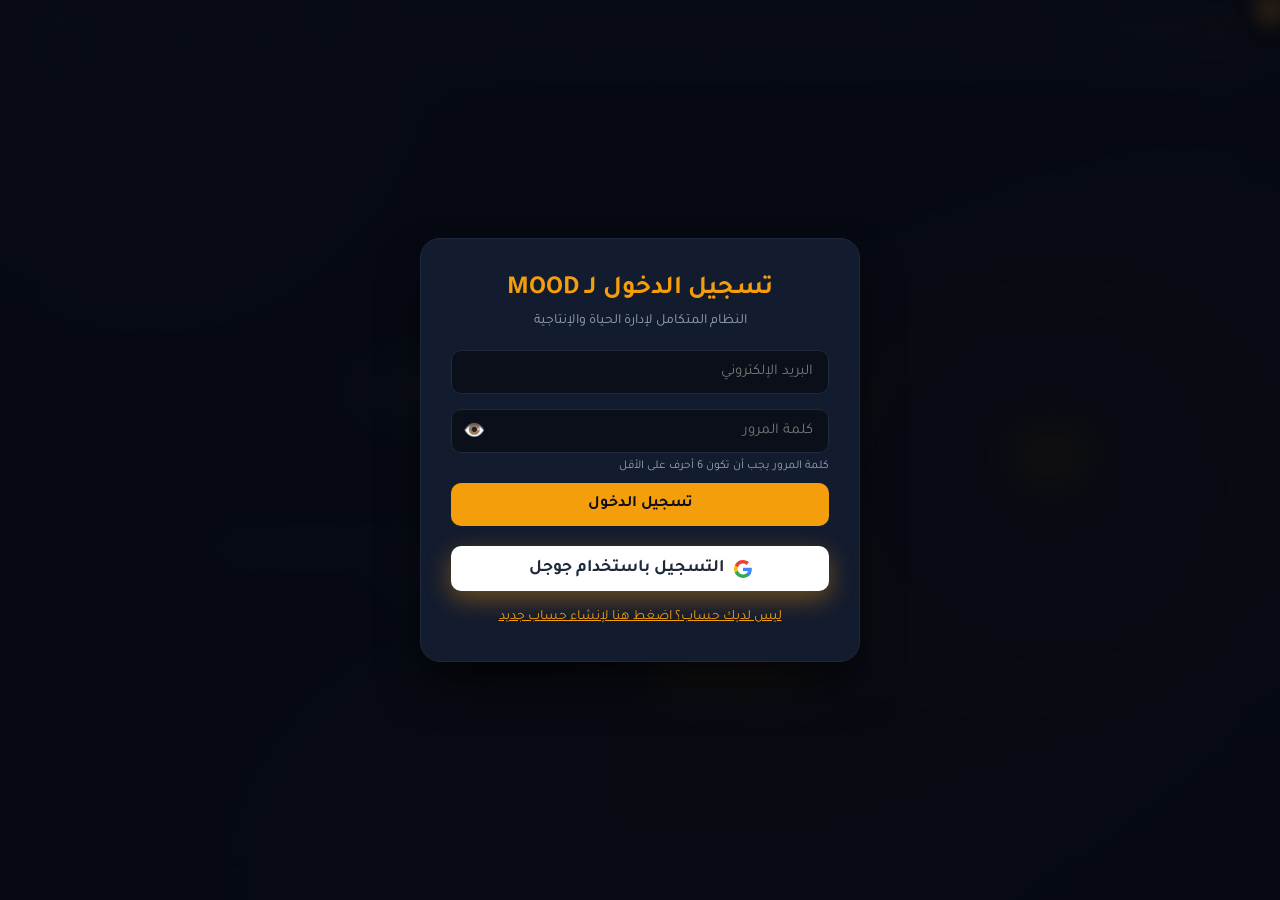
==== index.html @ b94374bf "Add files via upload" ====
<!DOCTYPE html>
<html lang="ar" dir="rtl" data-theme="gold">
<head>
    <meta charset="UTF-8">
    <meta name="viewport" content="width=device-width, initial-scale=1.0">
    <title>MOOD - النظام الشامل المتكامل لإدارة الحياة والإنتاجية</title>
    
    <!-- SEO Meta Tags -->
    <meta name="description" content="MOOD - تطبيق شامل لمتابعة العادات، إدارة الصحة، الإنتاجية، وتحفيز الألعاب (Gamification) لتنظيم حياتك اليومية وتحقيق أهدافك بكفاءة عالية.">
    <meta name="keywords" content="إنتاجية, إدارة الحياة, تتبع العادات, بومودورو, مصفوفة أيزنهاور, تنظيم الوقت, تتبع النوم, تطبيق تحفيزي, MOOD">
    <meta name="author" content="MOOD System">
    <meta name="robots" content="index, follow">
    <link rel="canonical" href="https://mood-65023.firebaseapp.com/">

    <!-- Open Graph / Facebook Meta Tags -->
    <meta property="og:type" content="website">
    <meta property="og:url" content="https://mood-65023.firebaseapp.com/">
    <meta property="og:title" content="MOOD - النظام الشامل المتكامل لإدارة الحياة والإنتاجية">
    <meta property="og:description" content="تطبيق شامل لمتابعة العادات، إدارة الصحة، الإنتاجية، وتحفيز الألعاب (Gamification) لتنظيم حياتك اليومية.">
    <meta property="og:locale" content="ar_AR">

    <!-- Twitter Card Meta Tags -->
    <meta name="twitter:card" content="summary_large_image">
    <meta name="twitter:title" content="MOOD - النظام الشامل المتكامل لإدارة الحياة والإنتاجية">
    <meta name="twitter:description" content="تطبيق شامل لمتابعة العادات، إدارة الصحة، الإنتاجية، وتحفيز الألعاب لتنظيم حياتك اليومية.">

    <!-- Structured Data (JSON-LD) for Google Search -->
    <script type="application/ld+json">
    {
      "@context": "https://schema.org",
      "@type": "WebApplication",
      "name": "MOOD",
      "url": "https://mood-65023.firebaseapp.com/",
      "description": "النظام الشامل المتكامل لإدارة الحياة والإنتاجية ومتابعة العادات.",
      "applicationCategory": "ProductivityApplication",
      "operatingSystem": "All",
      "inLanguage": "ar"
    }
    </script>

    <link rel="icon" href="data:image/svg+xml,%3Csvg xmlns='http://www.w3.org/2000/svg' viewBox='0 0 100 100'%3E%3Crect width='100' height='100' rx='20' fill='%230b0f19'/%3E%3Ctext x='50' y='68' font-size='55' font-weight='900' fill='%23f59e0b' text-anchor='middle' font-family='Arial'%3EM%3C/text%3E%3C/svg%3E">
    <link rel="preconnect" href="https://fonts.googleapis.com">
    <link rel="preconnect" href="https://fonts.gstatic.com" crossorigin>
    <link href="https://fonts.googleapis.com/css2?family=Tajawal:wght@400;500;700;800;900&display=swap" rel="stylesheet">
    
    <!-- Firebase SDK (Modular) with User Real Config & Auth -->
    <script type="module">
        import { initializeApp } from "https://www.gstatic.com/firebasejs/10.8.0/firebase-app.js";
        import { getFirestore, collection, doc, setDoc, getDocs, getDoc } from "https://www.gstatic.com/firebasejs/10.8.0/firebase-firestore.js";
        import { getAuth, GoogleAuthProvider, signInWithPopup, signInWithRedirect, getRedirectResult } from "https://www.gstatic.com/firebasejs/10.8.0/firebase-auth.js";
        
        const firebaseConfig = {
            apiKey: "AIzaSyD4E4qDR4hI9-fvBewrse94ytrg-_6tXkw",
            authDomain: "mood-65023.firebaseapp.com",
            projectId: "mood-65023",
            storageBucket: "mood-65023.firebasestorage.app",
            messagingSenderId: "534852807934",
            appId: "1:534852807934:web:4e3d9685bc91a4fbfbc9af",
            measurementId: "G-PD03M87ZP6"
        };

        const app = initializeApp(firebaseConfig);
        const db = getFirestore(app);
        const auth = getAuth(app);

        window.db = db;
        window.auth = auth;
        window.GoogleAuthProvider = GoogleAuthProvider;
        window.signInWithPopup = signInWithPopup;
        window.signInWithRedirect = signInWithRedirect;
        window.getRedirectResult = getRedirectResult;
        window.firebaseFirestore = { collection, doc, setDoc, getDocs, getDoc };
    </script>

    <style>
        :root[data-theme="gold"] {
            --primary-color: #f59e0b;
            --primary-hover: #d97706;
            --accent-glow: rgba(245, 158, 11, 0.4);
            --badge-bg: rgba(245, 158, 11, 0.1);
            --circle-bg: radial-gradient(circle, #272115 0%, #0b0f19 80%);
            --side-logo-border: #f59e0b;
            --side-logo-shadow: rgba(245, 158, 11, 0.5);
        }
        :root[data-theme="blue"] {
            --primary-color: #0ea5e9;
            --primary-hover: #0284c7;
            --accent-glow: rgba(14, 165, 233, 0.4);
            --badge-bg: rgba(14, 165, 233, 0.1);
            --circle-bg: radial-gradient(circle, #132238 0%, #0b0f19 80%);
            --side-logo-border: #00f2fe;
            --side-logo-shadow: rgba(0, 242, 254, 0.5);
        }
        :root[data-theme="emerald"] {
            --primary-color: #10b981;
            --primary-hover: #059669;
            --accent-glow: rgba(16, 185, 129, 0.4);
            --badge-bg: rgba(16, 185, 129, 0.1);
            --circle-bg: radial-gradient(circle, #133827 0%, #0b0f19 80%);
            --side-logo-border: #10b981;
            --side-logo-shadow: rgba(16, 185, 129, 0.5);
        }
        :root[data-theme="purple"] {
            --primary-color: #a855f7;
            --primary-hover: #9333ea;
            --accent-glow: rgba(168, 85, 247, 0.4);
            --badge-bg: rgba(168, 85, 247, 0.1);
            --circle-bg: radial-gradient(circle, #2a1b3d 0%, #0b0f19 80%);
            --side-logo-border: #a855f7;
            --side-logo-shadow: rgba(168, 85, 247, 0.5);
        }
        :root[data-theme="rose"] {
            --primary-color: #f43f5e;
            --primary-hover: #e11d48;
            --accent-glow: rgba(244, 63, 94, 0.4);
            --badge-bg: rgba(244, 63, 94, 0.1);
            --circle-bg: radial-gradient(circle, #3d1b24 0%, #0b0f19 80%);
            --side-logo-border: #f43f5e;
            --side-logo-shadow: rgba(244, 63, 94, 0.5);
        }
        :root[data-theme="cyberpunk"] {
            --primary-color: #00f2fe;
            --primary-hover: #4facfe;
            --accent-glow: rgba(0, 242, 254, 0.5);
            --badge-bg: rgba(0, 242, 254, 0.15);
            --circle-bg: radial-gradient(circle, #0f2027 0%, #0b0f19 80%);
            --side-logo-border: #00f2fe;
            --side-logo-shadow: rgba(0, 242, 254, 0.7);
        }
        :root[data-theme="forest"] {
            --primary-color: #22c55e;
            --primary-hover: #16a34a;
            --accent-glow: rgba(34, 197, 94, 0.4);
            --badge-bg: rgba(34, 197, 94, 0.1);
            --circle-bg: radial-gradient(circle, #14271c 0%, #0b0f19 80%);
            --side-logo-border: #22c55e;
            --side-logo-shadow: rgba(34, 197, 94, 0.5);
        }

        :root {
            --bg-color: #0b0f19;
            --card-bg: #131b2e;
            --text-color: #f1f5f9;
            --text-muted: #94a3b8;
            --border-color: #1e293b;
            --danger-color: #ef4444;
            --success-color: #22c55e;
            --gold-word: #f59e0b;
        }

        * {
            box-sizing: border-box;
            margin: 0;
            padding: 0;
            font-family: 'Tajawal', 'Segoe UI', Tahoma, Geneva, Verdana, sans-serif;
        }

        ::-webkit-scrollbar { width: 8px; height: 8px; }
        ::-webkit-scrollbar-track { background: var(--bg-color); }
        ::-webkit-scrollbar-thumb { background: var(--border-color); border-radius: 10px; }
        ::-webkit-scrollbar-thumb:hover { background: var(--primary-color); }

        input:focus, textarea:focus, select:focus {
            border-color: var(--primary-color) !important;
            box-shadow: 0 0 0 3px var(--accent-glow);
            outline: none;
        }
        button:focus-visible, a:focus-visible {
            outline: 2px solid var(--primary-color);
            outline-offset: 2px;
        }
        input, textarea, button, select {
            transition: border-color 0.2s ease, box-shadow 0.2s ease, transform 0.15s ease;
        }

        .empty-state {
            text-align: center;
            padding: 30px 15px;
            color: var(--text-muted);
        }
        .empty-state span {
            font-size: 32px;
            display: block;
            margin-bottom: 10px;
        }

        body {
            background: var(--bg-color);
            color: var(--text-color);
            min-height: 100vh;
            display: flex;
            flex-direction: column;
            transition: background 0.3s ease;
            cursor: default;
            overflow-x: hidden;
        }

        .background-effects {
            position: fixed;
            top: 0;
            left: 0;
            width: 100%;
            height: 100%;
            overflow: hidden;
            z-index: -1;
        }

        .background-effects span {
            position: absolute;
            display: block;
            width: 500px;
            height: 500px;
            border-radius: 50%;
            background: var(--accent-glow);
            filter: blur(120px);
            animation: float 15s infinite alternate;
            opacity: .25;
        }

        .background-effects span:nth-child(1) { top: -200px; left: -100px; }
        .background-effects span:nth-child(2) { top: 20%; right: -150px; }
        .background-effects span:nth-child(3) { bottom: -250px; left: 20%; }
        .background-effects span:nth-child(4) { bottom: 10%; right: 10%; }
        .background-effects span:nth-child(5) { top: 45%; left: 45%; }

        @keyframes float {
            from { transform: translateY(-40px) scale(1); }
            to { transform: translateY(40px) scale(1.2); }
        }

        #loading-screen {
            position: fixed;
            top: 0;
            left: 0;
            width: 100%;
            height: 100%;
            background: #070a12;
            z-index: 999999;
            display: flex;
            flex-direction: column;
            justify-content: center;
            align-items: center;
            transition: opacity 0.5s ease;
        }
        .loading-logo {
            font-size: 64px;
            font-weight: 900;
            color: var(--primary-color);
            text-shadow: 0 0 30px var(--accent-glow);
            animation: pulseLogo 1.5s infinite alternate;
            margin-bottom: 20px;
        }
        @keyframes pulseLogo {
            from { transform: scale(1); opacity: 0.8; }
            to { transform: scale(1.1); opacity: 1; }
        }
        .loading-bar-container {
            width: 250px;
            height: 6px;
            background: #1e293b;
            border-radius: 3px;
            overflow: hidden;
        }
        .loading-bar-fill {
            width: 0%;
            height: 100%;
            background: var(--primary-color);
            transition: width 0.2s linear;
        }

        .glow {
            position: fixed;
            width: 18px;
            height: 18px;
            border-radius: 50%;
            background: var(--primary-color);
            pointer-events: none;
            filter: blur(12px);
            opacity: .5;
            z-index: 99999;
            transition: transform 0.1s ease;
        }

        #toast {
            position: fixed;
            bottom: 30px;
            left: 50%;
            transform: translateX(-50%) translateY(100px);
            padding: 16px 28px;
            background: #131b2e;
            border: 1px solid var(--primary-color);
            border-radius: 12px;
            opacity: 0;
            transition: all 0.4s cubic-bezier(0.68, -0.55, 0.265, 1.55);
            z-index: 99999;
            box-shadow: 0 10px 30px rgba(0,0,0,0.6);
            font-weight: bold;
            display: flex;
            align-items: center;
            gap: 12px;
        }
        #toast.show {
            opacity: 1;
            transform: translateX(-50%) translateY(0);
        }

        #auth-modal {
            position: fixed;
            top: 0;
            left: 0;
            width: 100%;
            height: 100%;
            background: rgba(7, 10, 18, 0.95);
            display: flex;
            justify-content: center;
            align-items: center;
            z-index: 10000;
            backdrop-filter: blur(20px);
        }

        .auth-card {
            background: var(--card-bg);
            padding: 35px 30px;
            border-radius: 20px;
            width: 100%;
            max-width: 440px;
            box-shadow: 0 25px 50px -12px rgba(0, 0, 0, 0.7);
            border: 1px solid var(--border-color);
            text-align: center;
        }

        .auth-card h2 {
            margin-bottom: 8px;
            color: var(--primary-color);
            font-size: 26px;
        }

        .auth-card p {
            color: var(--text-muted);
            font-size: 14px;
            margin-bottom: 20px;
        }

        .auth-card input {
            width: 100%;
            padding: 12px 15px;
            margin-bottom: 15px;
            background: var(--bg-color);
            border: 1px solid var(--border-color);
            border-radius: 10px;
            color: white;
            font-size: 15px;
            outline: none;
            transition: border-color 0.2s;
        }

        .password-wrapper {
            position: relative;
            width: 100%;
            margin-bottom: 5px;
        }

        .password-wrapper input {
            margin-bottom: 0;
            padding-left: 45px;
        }

        .toggle-password {
            position: absolute;
            left: 12px;
            top: 50%;
            transform: translateY(-50%);
            background: none;
            border: none;
            cursor: pointer;
            font-size: 18px;
            color: var(--text-muted);
        }

        .auth-card button[type="submit"] {
            width: 100%;
            padding: 12px;
            background: var(--primary-color);
            color: #0b0f19;
            border: none;
            border-radius: 10px;
            font-size: 16px;
            font-weight: bold;
            cursor: pointer;
            transition: 0.2s;
            margin-top: 10px;
            margin-bottom: 10px;
        }

        .auth-card button[type="submit"]:hover {
            background: var(--primary-hover);
            color: white;
        }

        .toggle-auth {
            margin-top: 18px;
            color: var(--text-muted);
            font-size: 14px;
            cursor: pointer;
        }

        .toggle-auth span {
            color: var(--primary-color);
            text-decoration: underline;
        }

        .auth-avatar-upload {
            display: flex;
            flex-direction: column;
            align-items: center;
            margin-bottom: 15px;
        }

        .auth-avatar-circle {
            width: 70px;
            height: 70px;
            border-radius: 50%;
            border: 2px dashed var(--primary-color);
            display: flex;
            align-items: center;
            justify-content: center;
            overflow: hidden;
            cursor: pointer;
            background: var(--bg-color);
            position: relative;
        }

        .auth-avatar-circle img {
            width: 100%;
            height: 100%;
            object-fit: cover;
        }

        #profile-modal {
            position: fixed;
            top: 0;
            left: 0;
            width: 100%;
            height: 100%;
            background: rgba(7, 10, 18, 0.85);
            display: none;
            justify-content: center;
            align-items: center;
            z-index: 11000;
            backdrop-filter: blur(10px);
        }

        .profile-card {
            background: var(--card-bg);
            padding: 30px;
            border-radius: 20px;
            width: 100%;
            max-width: 480px;
            border: 1px solid var(--border-color);
            text-align: center;
            box-shadow: 0 20px 40px rgba(0,0,0,0.5);
            position: relative;
            max-height: 90vh;
            overflow-y: auto;
        }

        .close-modal {
            position: absolute;
            top: 15px;
            left: 15px;
            background: none;
            border: none;
            color: var(--text-muted);
            font-size: 20px;
            cursor: pointer;
        }

        .profile-avatar-container {
            position: relative;
            width: 90px;
            height: 90px;
            margin: 0 auto 15px auto;
        }

        .profile-avatar {
            width: 100%;
            height: 100%;
            border-radius: 50%;
            object-fit: cover;
            border: 3px solid var(--primary-color);
            background: var(--bg-color);
        }

        .profile-avatar-container.frame-gold .profile-avatar { border: 4px solid #f59e0b; box-shadow: 0 0 15px rgba(245, 158, 11, 0.6); }
        .profile-avatar-container.frame-neon .profile-avatar { border: 4px solid #00f2fe; box-shadow: 0 0 20px rgba(0, 242, 254, 0.8); }
        .profile-avatar-container.frame-crown .profile-avatar { border: 4px solid #a855f7; box-shadow: 0 0 20px rgba(168, 85, 247, 0.8); }

        .avatar-upload-label {
            position: absolute;
            bottom: 0;
            right: 0;
            background: var(--primary-color);
            color: #0b0f19;
            width: 28px;
            height: 28px;
            border-radius: 50%;
            display: flex;
            align-items: center;
            justify-content: center;
            cursor: pointer;
            font-size: 14px;
        }

        header {
            display: flex;
            justify-content: space-between;
            align-items: center;
            padding: 15px 40px;
            border-bottom: 1px solid var(--border-color);
            background: rgba(19, 27, 46, 0.85);
            backdrop-filter: blur(15px);
            position: sticky;
            top: 0;
            z-index: 999;
            flex-wrap: wrap;
            gap: 15px;
        }

        .logo-area {
            display: flex;
            align-items: center;
            gap: 12px;
        }

        .side-logo-m {
            width: 44px;
            height: 44px;
            background: linear-gradient(135deg, #131b2e 0%, #0b0f19 100%);
            border: 2px solid var(--side-logo-border);
            color: white;
            font-size: 22px;
            font-weight: 900;
            display: flex;
            justify-content: center;
            align-items: center;
            border-radius: 50%;
            box-shadow: 0 0 15px var(--side-logo-shadow);
        }

        .logo-text {
            font-size: 22px;
            font-weight: bold;
            color: white;
            letter-spacing: 1px;
        }

        nav ul {
            display: flex;
            list-style: none;
            gap: 12px;
            flex-wrap: wrap;
        }

        nav ul li a {
            text-decoration: none;
            color: var(--text-muted);
            font-weight: 500;
            cursor: pointer;
            transition: color 0.2s;
            font-size: 14px;
            padding: 6px 10px;
            border-radius: 8px;
        }

        nav ul li a:hover, nav ul li a.active {
            color: var(--primary-color);
            background: var(--badge-bg);
        }

        .user-panel {
            display: flex;
            align-items: center;
            gap: 12px;
        }

        .coin-badge, .streak-badge, .level-badge {
            background: var(--bg-color);
            border: 1px solid var(--border-color);
            padding: 6px 12px;
            border-radius: 20px;
            font-size: 13px;
            font-weight: bold;
            display: flex;
            align-items: center;
            gap: 6px;
        }

        .header-profile-circle {
            width: 40px;
            height: 40px;
            border-radius: 50%;
            border: 2px solid var(--primary-color);
            cursor: pointer;
            overflow: hidden;
            display: flex;
            align-items: center;
            justify-content: center;
            background: var(--card-bg);
        }

        .header-profile-circle img {
            width: 100%;
            height: 100%;
            object-fit: cover;
        }

        main {
            flex: 1;
            padding: 30px;
            max-width: 1350px;
            margin: 0 auto;
            width: 100%;
            display: flex;
            justify-content: center;
            align-items: center;
        }

        .page-section {
            display: none;
            width: 100%;
        }
        .page-section.active-section {
            display: block;
            animation: fadeIn 0.5s ease;
        }
        @keyframes fadeIn {
            from { opacity: 0; transform: translateY(20px); }
            to { opacity: 1; transform: none; }
        }

        .card-box {
            background: var(--card-bg);
            padding: 25px;
            border-radius: 20px;
            border: 1px solid var(--border-color);
            margin-bottom: 25px;
            backdrop-filter: blur(16px);
            box-shadow: 0 10px 30px rgba(0,0,0,0.3);
            transition: transform 0.3s ease, box-shadow 0.3s ease, border-color 0.3s ease;
        }
        .card-box:hover {
            transform: translateY(-4px);
            border-color: var(--primary-color);
            box-shadow: 0 0 25px var(--accent-glow), 0 20px 40px rgba(0,0,0,0.4);
        }
        .card-box h2 {
            margin-bottom: 20px;
            color: var(--primary-color);
            font-size: 22px;
            display: flex;
            align-items: center;
            gap: 10px;
        }

        .calendar-day {
            background: var(--bg-color);
            border: 1px solid var(--border-color);
            border-radius: 10px;
            padding: 14px 0;
            text-align: center;
            cursor: pointer;
            font-size: 14px;
            transition: 0.2s;
            user-select: none;
        }
        .calendar-day:hover:not(.disabled) {
            border-color: var(--primary-color);
        }
        .calendar-day.empty {
            background: transparent;
            border: none;
            cursor: default;
        }
        .calendar-day.today {
            border-color: var(--primary-color);
            box-shadow: 0 0 12px var(--accent-glow);
        }
        .calendar-day.disabled {
            opacity: 0.4;
            cursor: not-allowed;
        }

        .hero-container {
            display: flex;
            flex-direction: row;
            justify-content: space-between;
            align-items: center;
            width: 100%;
            max-width: 1200px;
            margin: 0 auto;
            gap: 60px;
            padding: 40px 0;
        }
        @media(max-width: 968px) {
            .hero-container { flex-direction: column; text-align: center; gap: 40px; }
            .hero-right-text { text-align: center !important; }
            header { padding: 10px 15px; }
        }

        .big-glowing-circle {
            width: 380px;
            height: 380px;
            background: var(--circle-bg);
            border: 3px solid var(--accent-glow);
            border-radius: 50%;
            box-shadow: 0 0 70px var(--accent-glow), inset 0 0 40px var(--accent-glow);
            display: flex;
            flex-direction: column;
            justify-content: center;
            align-items: center;
            margin: 0 auto;
        }
        .circle-logo-m {
            font-size: 96px;
            font-weight: 900;
            color: var(--primary-color);
            text-shadow: 0 0 30px var(--accent-glow);
            line-height: 1;
            margin-bottom: 10px;
        }

        .btn-primary {
            padding: 14px 30px;
            background: var(--primary-color);
            color: #0b0f19;
            border: none;
            border-radius: 12px;
            font-weight: bold;
            font-size: 1.1rem;
            cursor: pointer;
            transition: 0.2s;
            box-shadow: 0 8px 25px var(--accent-glow);
        }
        .btn-primary:hover {
            background: var(--primary-hover);
            color: white;
            transform: translateY(-2px);
        }
        .btn-primary:active {
            transform: translateY(0);
            box-shadow: 0 4px 12px var(--accent-glow);
        }

        .grid-2 {
            display: grid;
            grid-template-columns: 1fr 1fr;
            gap: 20px;
            width: 100%;
        }
        @media(max-width: 768px) { .grid-2 { grid-template-columns: 1fr; } }

        .habit-item, .task-item {
            display: flex;
            justify-content: space-between;
            align-items: center;
            padding: 14px 18px;
            background: var(--bg-color);
            border: 1px solid var(--border-color);
            border-radius: 12px;
            margin-bottom: 12px;
            gap: 10px;
            transition: border-color 0.2s ease, transform 0.2s ease;
        }
        .habit-item:hover, .task-item:hover {
            border-color: var(--primary-color);
        }

        .pomodoro-container {
            text-align: center;
            padding: 20px;
        }
        .pomodoro-timer {
            font-size: 56px;
            font-weight: 900;
            color: var(--primary-color);
            margin: 20px 0;
            text-shadow: 0 0 20px var(--accent-glow);
        }

        .tracker-grid {
            display: grid;
            grid-template-columns: 1fr;
            gap: 20px;
        }
        .tracker-card {
            background: var(--bg-color);
            border: 1px solid var(--border-color);
            padding: 20px;
            border-radius: 16px;
            text-align: center;
        }

        .store-tabs {
            display: flex;
            gap: 10px;
            margin-bottom: 20px;
            flex-wrap: wrap;
        }
        .store-tab-btn {
            background: var(--bg-color);
            border: 1px solid var(--border-color);
            color: var(--text-muted);
            padding: 10px 20px;
            border-radius: 10px;
            cursor: pointer;
            font-weight: bold;
            transition: 0.2s;
        }
        .store-tab-btn.active {
            background: var(--primary-color);
            color: #0b0f19;
            border-color: var(--primary-color);
            box-shadow: 0 0 15px var(--accent-glow);
        }
        .store-section-content {
            display: none;
        }
        .store-section-content.active {
            display: grid;
            grid-template-columns: repeat(auto-fit, minmax(180px, 1fr));
            gap: 15px;
            animation: fadeIn 0.3s ease;
        }

        .themes-grid, .achievements-grid, .frames-grid, .boosters-grid, .rewards-grid {
            display: grid;
            grid-template-columns: repeat(auto-fit, minmax(180px, 1fr));
            gap: 15px;
        }
        .theme-shop-card, .achievement-card, .frame-shop-card, .booster-shop-card, .reward-shop-card {
            background: var(--bg-color);
            border: 1px solid var(--border-color);
            padding: 20px;
            border-radius: 14px;
            text-align: center;
        }
        .achievement-card.locked {
            opacity: 0.5;
            filter: grayscale(1);
        }
    </style>
</head>
<body>

    <div id="loading-screen">
        <div class="loading-logo">MOOD</div>
        <div class="loading-bar-container">
            <div id="loading-bar-fill" class="loading-bar-fill"></div>
        </div>
        <p style="color: var(--text-muted); margin-top: 15px; font-size: 14px;">جاري تحميل النظام والبيانات...</p>
    </div>

    <div class="background-effects">
        <span></span><span></span><span></span><span></span><span></span>
    </div>

    <div class="glow"></div>

    <div id="toast">
        <span id="toast-icon">✨</span>
        <span id="toast-msg">رسالة إشعار</span>
    </div>

    <div id="auth-modal">
        <div class="auth-card">
            <h2 id="auth-title">تسجيل الدخول لـ MOOD</h2>
            <p id="auth-subtitle">النظام المتكامل لإدارة الحياة والإنتاجية</p>
            <form id="auth-form" onsubmit="handleAuth(event)">
                <input type="text" id="auth-name" placeholder="اسم المستخدم" style="display: none;">
                
                <div id="auth-avatar-section" style="display: none;">
                    <div class="auth-avatar-upload">
                        <label for="auth-avatar-input" class="auth-avatar-circle">
                            <img id="auth-avatar-preview" src="" alt="صورة الملف الشخصي" style="display: none;">
                            <span id="auth-avatar-placeholder">📷</span>
                        </label>
                        <input type="file" id="auth-avatar-input" accept="image/*" style="display: none;" onchange="previewAuthAvatar(event)">
                    </div>
                </div>

                <input type="email" id="auth-email" placeholder="البريد الإلكتروني" required>
                
                <div class="password-wrapper">
                    <input type="password" id="auth-pass" placeholder="كلمة المرور" required>
                    <button type="button" class="toggle-password" id="eye-btn" onclick="togglePasswordVisibility()">👁️</button>
                </div>
                <small id="password-hint" style="color: var(--text-muted); font-size: 12px; display: none; margin-top: 6px; text-align: right; display: block;">كلمة المرور يجب أن تكون 6 أحرف على الأقل</small>

                <button type="submit" id="auth-btn">تسجيل الدخول</button>
            </form>

            <button type="button" class="btn-primary" style="width: 100%; background: #ffffff; color: #1e293b; margin-top: 10px; display: flex; align-items: center; justify-content: center; gap: 10px; font-weight: bold; border-radius: 10px; padding: 12px;" onclick="handleGoogleSignIn()">
                <svg width="18" height="18" viewBox="0 0 24 24"><path fill="#4285F4" d="M23.745 12.27c0-.7-.06-1.4-.19-2.07H12v4.51h6.6c-.29 1.52-1.14 2.82-2.4 3.68v3.05h3.88c2.27-2.09 3.66-5.17 3.66-9.17z"/><path fill="#34A853" d="M12 24c3.24 0 5.95-1.08 7.93-2.91l-3.88-3.05c-1.08.72-2.45 1.16-4.05 1.16-3.13 0-5.78-2.11-6.73-4.96H1.19v3.14C3.21 21.37 7.27 24 12 24z"/><path fill="#FBBC05" d="M5.27 14.24c-.25-.72-.38-1.49-.38-2.24s.13-1.52.38-2.24V6.62H1.19C.43 8.15 0 9.89 0 11.7s.43 3.55 1.19 5.08l4.08-2.54z"/><path fill="#EA4335" d="M12 4.75c1.77 0 3.35.61 4.6 1.8l3.42-3.42C17.95 1.19 15.24 0 12 0 7.27 0 3.21 2.63 1.19 6.62l4.08 3.14c.95-2.85 3.6-4.96 6.73-4.96z"/></svg>
                التسجيل باستخدام جوجل
            </button>

            <div class="toggle-auth" onclick="toggleAuthMode()">
                <span id="toggle-text">ليس لديك حساب؟ اضغط هنا لإنشاء حساب جديد</span>
            </div>
        </div>
    </div>

    <div id="profile-modal">
        <div class="profile-card">
            <button class="close-modal" onclick="toggleProfileModal(false)">✕</button>
            <h3 style="color: var(--primary-color); margin-bottom: 20px;">الملف الشخصي والإنجازات</h3>
            
            <div class="profile-avatar-container" id="profile-modal-avatar-wrapper">
                <img id="modal-avatar-img" src="" alt="صورة الملف الشخصي" class="profile-avatar">
                <label for="avatar-file-input" class="avatar-upload-label" title="تغيير الصورة">📷</label>
                <input type="file" id="avatar-file-input" accept="image/*" style="display: none;" onchange="updateAvatar(event)">
            </div>

            <h4 id="modal-user-name" style="color: white; margin-bottom: 5px;">مستخدم MOOD</h4>
            <p id="modal-user-email" style="color: var(--text-muted); font-size: 14px; margin-bottom: 15px;">email@domain.com</p>

            <div style="background: var(--bg-color); padding: 15px; border-radius: 12px; border: 1px solid var(--border-color); margin-bottom: 15px; text-align: right;">
                <div style="display: flex; justify-content: space-between; margin-bottom: 5px; font-weight: bold;">
                    <span id="profile-level-text">المستوى 1</span>
                    <span id="profile-xp-text" style="color: var(--primary-color);">0 / 100 XP</span>
                </div>
                <div style="width: 100%; background: var(--border-color); height: 8px; border-radius: 4px; overflow: hidden;">
                    <div id="profile-xp-fill" style="height: 100%; background: var(--primary-color); width: 0%;"></div>
                </div>
            </div>

            <div style="display: grid; grid-template-columns: 1fr 1fr; gap: 10px; margin-bottom: 20px;">
                <div style="background: var(--bg-color); padding: 12px; border-radius: 10px; border: 1px solid var(--border-color);">
                    <div style="color: var(--text-muted); font-size: 12px;">Coins المتاحة</div>
                    <div id="profile-coins" style="font-size: 20px; font-weight: bold; color: var(--primary-color);">0 🪙</div>
                </div>
                <div style="background: var(--bg-color); padding: 12px; border-radius: 10px; border: 1px solid var(--border-color);">
                    <div style="color: var(--text-muted); font-size: 12px;">Streak الحالي</div>
                    <div id="profile-streak" style="font-size: 20px; font-weight: bold; color: var(--success-color);">0 أيام 🔥</div>
                </div>
            </div>

            <div style="display: flex; gap: 10px;">
                <button class="btn-primary" style="flex: 1; background: #ef4444; color: white;" onclick="deleteAccount()">حذف الحساب</button>
                <button class="btn-primary" style="flex: 1; background: #334155; color: white;" onclick="logout()">تسجيل الخروج</button>
            </div>
        </div>
    </div>

    <!-- نافذة عرض عادات اليوم عند الضغط على التقويم -->
    <div id="day-modal" style="position: fixed; top: 0; left: 0; width: 100%; height: 100%; background: rgba(7, 10, 18, 0.85); display: none; justify-content: center; align-items: center; z-index: 12000; backdrop-filter: blur(10px);">
        <div class="profile-card" style="max-width: 450px; text-align: right;">
            <button class="close-modal" onclick="closeDayModal()">✕</button>
            <h3 id="day-modal-title" style="color: var(--primary-color); margin-bottom: 15px;">عادات اليوم</h3>
            <div id="day-modal-habits-list" style="max-height: 300px; overflow-y: auto; margin-bottom: 20px;"></div>
            <button class="btn-primary" style="width: 100%;" onclick="closeDayModal()">إغلاق</button>
        </div>
    </div>

    <header>
        <div class="logo-area">
            <div class="side-logo-m">M</div>
            <div class="logo-text">MOOD</div>
        </div>
        <nav>
            <ul>
                <li><a class="nav-link active" onclick="switchPage('home', event)">الرئيسية</a></li>
                <li><a class="nav-link" onclick="switchPage('habits', event)">العادات</a></li>
                <li><a class="nav-link" onclick="switchPage('challenges', event)">تحديات 30 يوماً</a></li>
                <li><a class="nav-link" onclick="switchPage('health', event)">الصحة والإنتاجية</a></li>
                <li><a class="nav-link" onclick="switchPage('store', event)">المتجر والإنجازات</a></li>
                <li><a class="nav-link" onclick="switchPage('community', event)">المجتمع</a></li>
                <li><a class="nav-link" onclick="switchPage('ai', event)">AI Coach</a></li>
            </ul>
        </nav>
        <div class="user-panel">
            <div class="level-badge" id="nav-level">⭐ Lv.1</div>
            <div class="coin-badge" id="nav-coins">🪙 0</div>
            <div class="streak-badge" id="nav-streak">🔥 0</div>

            <div class="header-profile-circle" id="header-avatar-wrapper" onclick="toggleProfileModal(true)">
                <img id="header-avatar-img" alt="صورة الملف الشخصي">
            </div>
        </div>
    </header>

    <main>
        <section id="home" class="page-section active-section">
            <div class="hero-container">
                <div class="hero-right-visual">
                    <div class="big-glowing-circle">
                        <div class="circle-logo-m">M</div>
                        <span style="color: var(--text-muted); font-size: 15px; margin-top: 5px;">النظام الذكي</span>
                    </div>
                </div>
                <div class="hero-left-text" style="flex: 1; text-align: right;">
                    <span style="color: var(--primary-color); background: var(--badge-bg); padding: 8px 20px; border-radius: 50px; font-size: 1rem; display: inline-block; margin-bottom: 25px; border: 1px solid var(--accent-glow);">أداتك الأولى لتنظيم حياتك والارتقاء بإنتاجيتك</span>
                    <h1 style="font-size: 4rem; margin-bottom: 25px; line-height: 1.2; font-weight: 800;">ابني مستقبلك،<br>يوماً <span style="color: var(--primary-color);">بيوم.</span></h1>
                    <p style="color: var(--text-muted); font-size: 1.2rem; line-height: 1.6; margin-bottom: 35px; max-width: 600px;">تطبيق شامل يدمج متابعة العادات، إدارة الصحة، تحليلات الذكاء الاصطناعي، وتحديات الـ 30 يوماً لتعظيم إنجازاتك اليومية[cite: 4].</p>
                    <button class="btn-primary" onclick="switchPage('habits', event)">ابدأ الآن ←</button>
                </div>
            </div>
        </section>

        <section id="habits" class="page-section">
            <div class="card-box">
                <h2>🎯 إدارة العادات (مصفوفة أيزنهاور)</h2>
                <div style="display: flex; gap: 12px; margin-bottom: 20px; flex-wrap: wrap;">
                    <input type="text" id="habit-input" placeholder="أدخل عادة جديدة..." style="flex: 1; min-width: 200px; padding: 12px; background: var(--bg-color); border: 1px solid var(--border-color); border-radius: 10px; color: white;">
                    
                    <select id="habit-category" style="padding: 12px; background: var(--bg-color); border: 1px solid var(--border-color); border-radius: 10px; color: white;">
                        <option value="q1">🔴 مهم وعاجل</option>
                        <option value="q2">🟡 مهم وليس عاجل</option>
                        <option value="q3">🔵 غير مهم ولكن عاجل</option>
                        <option value="q4">⚪ غير مهم وغير عاجل</option>
                    </select>

                    <button class="btn-primary" onclick="addHabit()">إضافة عادة</button>
                </div>
                
                <div class="matrix-grid" style="display: grid; grid-template-columns: repeat(auto-fit, minmax(250px, 1fr)); gap: 15px;">
                    <div style="background: var(--bg-color); border: 1px solid #ef4444; border-radius: 12px; padding: 15px;">
                        <h3 style="color: #ef4444; font-size: 16px; margin-bottom: 10px;">مهم وعاجل</h3>
                        <ul id="habits-q1" style="list-style: none;"></ul>
                    </div>
                    <div style="background: var(--bg-color); border: 1px solid #f59e0b; border-radius: 12px; padding: 15px;">
                        <h3 style="color: #f59e0b; font-size: 16px; margin-bottom: 10px;">مهم وليس عاجل</h3>
                        <ul id="habits-q2" style="list-style: none;"></ul>
                    </div>
                    <div style="background: var(--bg-color); border: 1px solid #3b82f6; border-radius: 12px; padding: 15px;">
                        <h3 style="color: #3b82f6; font-size: 16px; margin-bottom: 10px;">غير مهم ولكن عاجل</h3>
                        <ul id="habits-q3" style="list-style: none;"></ul>
                    </div>
                    <div style="background: var(--bg-color); border: 1px solid #94a3b8; border-radius: 12px; padding: 15px;">
                        <h3 style="color: #94a3b8; font-size: 16px; margin-bottom: 10px;">غير مهم وغير عاجل</h3>
                        <ul id="habits-q4" style="list-style: none;"></ul>
                    </div>
                </div>
            </div>

            <!-- تقويم الالتزام أسفل قسم العادات -->
            <div class="card-box" id="commitment-calendar-card">
                <div style="display: flex; justify-content: space-between; align-items: center; margin-bottom: 15px; flex-wrap: wrap; gap: 10px;">
                    <h2 style="margin-bottom: 0;">🗓️ تقويم الالتزام - <span id="calendar-month-year">يوليو 2026</span></h2>
                    <div style="display: flex; gap: 8px;">
                        <button class="btn-primary" style="padding: 6px 12px; font-size: 13px; background: #334155; color: white;" onclick="changeMonth(-1)">السابق ←</button>
                        <button class="btn-primary" style="padding: 6px 12px; font-size: 13px; background: #334155; color: white;" onclick="goToCurrentMonth()">الشهر الحالي</button>
                        <button class="btn-primary" style="padding: 6px 12px; font-size: 13px; background: #334155; color: white;" onclick="changeMonth(1)">→ التالي</button>
                    </div>
                </div>
                <p style="color: var(--text-muted); font-size: 13px; margin-bottom: 20px;">اضغط على أي يوم لعرض وتعديل العادات المسجلة في ذلك اليوم ✅</p>
                
                <div style="display: grid; grid-template-columns: repeat(7, 1fr); gap: 8px; text-align: center; margin-bottom: 10px; font-weight: bold; color: var(--primary-color); font-size: 14px;">
                    <div>السبت</div>
                    <div>الأحد</div>
                    <div>الإثنين</div>
                    <div>الثلاثاء</div>
                    <div>الأربعاء</div>
                    <div>الخميس</div>
                    <div>الجمعة</div>
                </div>
                
                <div id="calendar-days-grid" style="display: grid; grid-template-columns: repeat(7, 1fr); gap: 8px;"></div>
            </div>
        </section>

        <!-- قسم تحديات الـ 30 يوماً الجديد -->
        <section id="challenges" class="page-section">
            <div class="card-box">
                <h2>🚀 تحديات الـ 30 يوماً لبناء العادات المستدامة</h2>
                <p style="color: var(--text-muted); font-size: 14px; margin-bottom: 20px;">التزم بتحدٍ لمدّة 30 يوماً لترسيخ عاداتك وتحقيق قفزة نوعية في إنتاجيتك ومستواك[cite: 4]!</p>
                
                <div style="display: flex; gap: 12px; margin-bottom: 20px; flex-wrap: wrap;">
                    <input type="text" id="challenge-input" placeholder="عنوان التحدي (مثلاً: قراءة 20 صفحة يومياً، الاستيقاظ مبكراً)..." style="flex: 1; min-width: 250px; padding: 12px; background: var(--bg-color); border: 1px solid var(--border-color); border-radius: 10px; color: white;">
                    <button class="btn-primary" onclick="add30DayChallenge()">بدء التحدي الجديد</button>
                </div>

                <div id="challenges-list" style="display: grid; grid-template-columns: repeat(auto-fit, minmax(280px, 1fr)); gap: 15px;"></div>
            </div>
        </section>

        <section id="health" class="page-section">
            <div class="grid-2">
                <div class="card-box">
                    <h2>⏱️ مؤقت بومودورو (Pomodoro)</h2>
                    <div class="pomodoro-container">
                        <div id="pomo-mode-label" style="color: var(--primary-color); font-weight: bold; margin-bottom: 5px; font-size: 15px;">🎯 جلسة تركيز</div>
                        <div class="pomodoro-timer" id="pomo-timer">00:25:00</div>
                        <div style="display: flex; gap: 10px; justify-content: center; flex-wrap: wrap; margin-bottom: 18px;">
                            <button class="btn-primary" id="pomo-start-btn" onclick="startPomodoro()">تشغيل</button>
                            <button class="btn-primary" style="background: #334155; color: white;" onclick="pausePomodoro()">إيقاف مؤقت</button>
                            <button class="btn-primary" style="background: #334155; color: white;" onclick="resetPomodoro()">إعادة ضبط</button>
                        </div>
                        <div style="display: flex; gap: 15px; justify-content: center; flex-wrap: wrap; border-top: 1px solid var(--border-color); padding-top: 15px;">
                            <div>
                                <label style="display: block; font-size: 12px; color: var(--text-muted); margin-bottom: 5px;">وقت التركيز (دقيقة)</label>
                                <input type="number" id="pomo-work-input" min="1" max="300" value="25" onchange="updatePomoSettings()" style="width: 90px; padding: 8px; text-align: center; background: var(--bg-color); border: 1px solid var(--border-color); border-radius: 8px; color: white;">
                            </div>
                            <div>
                                <label style="display: block; font-size: 12px; color: var(--text-muted); margin-bottom: 5px;">وقت الراحة (دقيقة)</label>
                                <input type="number" id="pomo-break-input" min="1" max="120" value="5" onchange="updatePomoSettings()" style="width: 90px; padding: 8px; text-align: center; background: var(--bg-color); border: 1px solid var(--border-color); border-radius: 8px; color: white;">
                            </div>
                        </div>
                    </div>
                </div>

                <div class="card-box">
                    <h2>😴 متابعة النوم والصحة</h2>
                    <div class="tracker-grid">
                        <div class="tracker-card">
                            <div style="color: var(--text-muted);">ساعات النوم الفعلية</div>
                            <h3 id="sleep-count" style="font-size: 32px; color: var(--primary-color); margin: 10px 0;">0 ساعات</h3>
                            <div style="display: flex; gap: 8px; justify-content: center;">
                                <input type="number" id="sleep-input" min="0" max="24" step="0.5" placeholder="عدد الساعات" style="width: 120px; padding: 10px; text-align: center; background: var(--bg-color); border: 1px solid var(--border-color); border-radius: 10px; color: white;">
                                <button class="btn-primary" id="sleep-btn" onclick="logSleep()">تسجيل 😴 (5 نقاط)</button>
                            </div>
                        </div>
                    </div>
                </div>
            </div>
        </section>

        <section id="store" class="page-section">
            <div class="card-box">
                <h2>🏆 نظام الإنجازات (Achievements)</h2>
                <div class="achievements-grid" id="achievements-grid"></div>
            </div>

            <div class="card-box">
                <h2>🛍️ متجر المكافآت والتخصيص الشامل (MOOD Store)</h2>
                <div class="store-tabs">
                    <button class="store-tab-btn active" onclick="switchStoreTab('themes', event)">🎨 الثيمات</button>
                    <button class="store-tab-btn" onclick="switchStoreTab('frames', event)">🖼️ إطارات البروفايل</button>
                    <button class="store-tab-btn" onclick="switchStoreTab('boosters', event)">⚡ معززات الإنتاجية</button>
                    <button class="store-tab-btn" onclick="switchStoreTab('rewards', event)">🎁 مكافآت واقعية</button>
                </div>

                <div id="store-themes" class="store-section-content active"></div>
                <div id="store-frames" class="store-section-content"></div>
                <div id="store-boosters" class="store-section-content"></div>
                <div id="store-rewards" class="store-section-content"></div>
            </div>
        </section>

        <section id="community" class="page-section">
            <!-- قسم روابط المجتمع والتواصل -->
            <div class="card-box">
                <h2>🌐 مجتمع MOOD وروابط التواصل</h2>
                <p style="color: var(--text-muted); font-size: 14px; margin-bottom: 20px;">انضم إلى مجتمعنا على الديسكورد وتتابع قناتنا على اليوتيوب للمزيد من المحتوى والتحديثات!</p>
                <div style="display: grid; grid-template-columns: repeat(auto-fit, minmax(220px, 1fr)); gap: 15px;">
                    <a href="https://discord.gg/QRAWXSF6M" target="_blank" style="text-decoration: none;">
                        <div style="background: var(--bg-color); border: 1px solid var(--border-color); padding: 20px; border-radius: 14px; text-align: center; transition: 0.2s; cursor: pointer;" onmouseover="this.style.borderColor='var(--primary-color)'" onmouseout="this.style.borderColor='var(--border-color)'">
                            <div style="font-size: 32px; margin-bottom: 10px;">💬</div>
                            <h4 style="color: white; margin-bottom: 5px;">سيرفر الديسكورد</h4>
                            <p style="font-size: 12px; color: var(--text-muted);">انضم لمجتمع النقاش والفعاليات</p>
                        </div>
                    </a>
                    <a href="https://youtube.com/@moo-d47y?si=c_qASUh8ld4cpbmY" target="_blank" style="text-decoration: none;">
                        <div style="background: var(--bg-color); border: 1px solid var(--border-color); padding: 20px; border-radius: 14px; text-align: center; transition: 0.2s; cursor: pointer;" onmouseover="this.style.borderColor='var(--primary-color)'" onmouseout="this.style.borderColor='var(--border-color)'">
                            <svg width="32" height="32" viewBox="0 0 24 24" fill="#FF0000" style="margin-bottom: 10px;"><path d="M23.498 6.186a3.016 3.016 0 0 0-2.122-2.136C19.505 3.545 12 3.545 12 3.545s-7.505 0-9.377.505A3.017 3.017 0 0 0 .502 6.186C0 8.07 0 12 0 12s0 3.93.502 5.814a3.016 3.016 0 0 0 2.122 2.136c1.871.505 9.376.505 9.376.505s7.505 0 9.377-.505a3.015 3.015 0 0 0 2.122-2.136C24 15.93 24 12 24 12s0-3.93-.502-5.814zM9.545 15.568V8.432L15.818 12l-6.273 3.568z"/></svg>
                            <h4 style="color: white; margin-bottom: 5px;">قناة اليوتيوب</h4>
                            <p style="font-size: 12px; color: var(--text-muted);">شاهد الفيديوهات والشروحات</p>
                        </div>
                    </a>
                </div>
            </div>

            <div class="card-box">
                <h2>🌍 لوحة المتصدّرين الحقيقية (Leaderboard)</h2>
                <ul id="leaderboard-list" style="list-style: none;"></ul>
            </div>
        </section>

        <section id="ai" class="page-section">
            <div class="card-box" style="display: flex; justify-content: center; align-items: center; min-height: 60vh; padding: 30px;">
                <div style="text-align: center; width: 100%; max-width: 700px; margin: 0 auto; display: flex; flex-direction: column; align-items: center; justify-content: center;">
                    <div style="font-size: 60px; margin-bottom: 15px; display: inline-block;">🤖</div>
                    <h2 style="justify-content: center; width: 100%;">المساعد الذكي (AI Coach) وتحليل الأداء</h2>
                    <p style="color: var(--text-muted); max-width: 550px; margin: 0 auto 25px auto; line-height: 1.6;">
                        مساعدك الشخصي المدعوم بالذكاء الاصطناعي لتحليل عاداتك، اقتراح عادات جديدة تتناسب مع أهدافك، وإعطائك نصائح حصرية لزيادة إنتاجيتك.
                    </p>
                    <button class="btn-primary" onclick="runAICoach()">تحليل الأداء واقتراح عادات ذكية 💡</button>
                    <div id="ai-result-box" style="margin-top: 25px; background: var(--bg-color); border: 1px solid var(--border-color); padding: 20px; border-radius: 12px; text-align: right; width: 100%; display: none;"></div>
                </div>
            </div>
        </section>
    </main>

    <script>
        const DEFAULT_AVATAR = 'data:image/svg+xml,' + encodeURIComponent('<svg xmlns="http://www.w3.org/2000/svg" viewBox="0 0 100 100"><rect width="100" height="100" fill="#1e293b"/><circle cx="50" cy="38" r="18" fill="#64748b"/><path d="M18 90c0-20 14-34 32-34s32 14 32 34" fill="#64748b"/></svg>');
        document.getElementById('header-avatar-img').src = DEFAULT_AVATAR;
        document.getElementById('modal-avatar-img').src = DEFAULT_AVATAR;

        let isRegisterMode = false;
        let currentUser = null;
        let tempAuthAvatarBase64 = '';
        let currentCalendarDate = new Date();

        function getLocalDateString(date = new Date()) {
            const year = date.getFullYear();
            const month = String(date.getMonth() + 1).padStart(2, '0');
            const day = String(date.getDate()).padStart(2, '0');
            return `${year}-${month}-${day}`;
        }

        function toast(msg, icon = '✨') {
            const t = document.getElementById("toast");
            document.getElementById("toast-msg").textContent = msg;
            document.getElementById("toast-icon").textContent = icon;
            t.classList.add("show");
            setTimeout(() => { t.classList.remove("show"); }, 3000);
        }

        const glow = document.querySelector(".glow");
        document.addEventListener("mousemove", e => {
            if(glow) {
                glow.style.left = e.clientX + "px";
                glow.style.top = e.clientY + "px";
            }
        });

        window.addEventListener('DOMContentLoaded', async () => {
            let progress = 0;
            const bar = document.getElementById('loading-bar-fill');
            const interval = setInterval(() => {
                progress += 10;
                if(bar) bar.style.width = progress + '%';
                if (progress >= 100) {
                    clearInterval(interval);
                    const lScreen = document.getElementById('loading-screen');
                    if(lScreen) {
                        lScreen.style.opacity = '0';
                        setTimeout(() => { lScreen.style.display = 'none'; }, 500);
                    }
                }
            }, 100);

            const savedTheme = localStorage.getItem('mood_theme') || 'gold';
            setTheme(savedTheme);

            initSession();
            renderPomoTime();
        });

        function setTheme(themeName) {
            document.documentElement.setAttribute('data-theme', themeName);
            localStorage.setItem('mood_theme', themeName);
        }

        function switchStoreTab(tabId, event) {
            document.querySelectorAll('.store-tab-btn').forEach(btn => btn.classList.remove('active'));
            document.querySelectorAll('.store-section-content').forEach(sec => sec.classList.remove('active'));
            
            event.target.classList.add('active');
            document.getElementById('store-' + tabId).classList.add('active');
        }

        function purchaseTheme(themeId, price) {
            if (!currentUser) { setTheme(themeId); return; }
            if (!currentUser.ownedThemes) currentUser.ownedThemes = ['gold'];
            const owned = currentUser.ownedThemes.includes(themeId);
            if (owned) {
                setTheme(themeId);
                toast("🎨 تم تفعيل الثيم بنجاح");
            } else {
                if (currentUser.coins < price) {
                    toast("❌ لا يوجد كوينز كافية لشراء هذا الثيم!");
                    return;
                }
                currentUser.coins -= price;
                currentUser.ownedThemes.push(themeId);
                saveUserData();
                updateUserDataUI();
                setTheme(themeId);
                toast(`🎉 تم شراء الثيم وتفعيله! (-${price} 🪙)`);
            }
            loadStore();
        }

        function purchaseFrame(frameId, price) {
            if (!currentUser) return;
            if (!currentUser.ownedFrames) currentUser.ownedFrames = ['default'];
            const owned = currentUser.ownedFrames.includes(frameId);
            if (owned) {
                currentUser.activeFrame = frameId;
                saveUserData();
                updateUserDataUI();
                toast("🖼️ تم تفعيل إطار البروفايل بنجاح");
            } else {
                if (currentUser.coins < price) {
                    toast("❌ لا يوجد كوينز كافية لشراء هذا الإطار!");
                    return;
                }
                currentUser.coins -= price;
                currentUser.ownedFrames.push(frameId);
                currentUser.activeFrame = frameId;
                saveUserData();
                updateUserDataUI();
                toast(`🎉 تم شراء الإطار وتفعيله! (-${price} 🪙)`);
            }
            loadStore();
        }

        function purchaseBooster(boosterId, price) {
            if (!currentUser) return;
            if (currentUser.coins < price) {
                toast("❌ لا يوجد كوينز كافية لشراء هذا المعزز!");
                return;
            }
            currentUser.coins -= price;
            if(!currentUser.boosters) currentUser.boosters = {};
            currentUser.boosters[boosterId] = (currentUser.boosters[boosterId] || 0) + 1;
            saveUserData();
            updateUserDataUI();
            toast(`⚡ تم شراء المعزز بنجاح! (-${price} 🪙)`);
            loadStore();
        }

        function redeemReward(rewardName, price) {
            if (!currentUser) return;
            if (currentUser.coins < price) {
                toast("❌ لا يوجد كوينز كافية للحصول على هذه المكافأة!");
                return;
            }
            currentUser.coins -= price;
            saveUserData();
            updateUserDataUI();
            toast(`🎁 مبروك! استبدلت النقاط بـ "${rewardName}". استمتع بمكافأتك! (+ مكافأة واقعية)`);
            loadStore();
        }

        function togglePasswordVisibility() {
            const passInput = document.getElementById('auth-pass');
            const eyeBtn = document.getElementById('eye-btn');
            if (passInput.type === 'password') {
                passInput.type = 'text';
                eyeBtn.textContent = '🔒';
            } else {
                passInput.type = 'password';
                eyeBtn.textContent = '👁️';
            }
        }

        function toggleAuthMode() {
            isRegisterMode = !isRegisterMode;
            document.getElementById('auth-title').textContent = isRegisterMode ? 'إنشاء حساب جديد في MOOD' : 'تسجيل الدخول لـ MOOD';
            document.getElementById('auth-subtitle').textContent = isRegisterMode ? 'أنشئ حسابك وابدأ رحلة الإنتاجية' : 'النظام المتكامل لإدارة الحياة والإنتاجية';
            document.getElementById('auth-btn').textContent = isRegisterMode ? 'تسجيل وحفظ' : 'تسجيل الدخول';
            document.getElementById('auth-name').style.display = isRegisterMode ? 'block' : 'none';
            document.getElementById('auth-avatar-section').style.display = isRegisterMode ? 'block' : 'none';
            document.getElementById('password-hint').style.display = isRegisterMode ? 'block' : 'none';
            document.getElementById('toggle-text').textContent = isRegisterMode ? 'لديك حساب بالفعل؟ اضغط هنا لدخول' : 'ليس لديك حساب؟ اضغط هنا لإنشاء حساب جديد';
        }

        function previewAuthAvatar(event) {
            const file = event.target.files[0];
            if (file) {
                const reader = new FileReader();
                reader.onload = function(e) {
                    tempAuthAvatarBase64 = e.target.result;
                    const previewImg = document.getElementById('auth-avatar-preview');
                    previewImg.src = tempAuthAvatarBase64;
                    previewImg.style.display = 'block';
                    document.getElementById('auth-avatar-placeholder').style.display = 'none';
                };
                reader.readAsDataURL(file);
            }
        }

        async function processGoogleUser(user) {
            const email = user.email;
            const name = user.displayName || 'مستخدم جوجل';
            const avatar = user.photoURL || '';
            const todayStr = getLocalDateString();

            let parsed = null;
            if (window.db && window.firebaseFirestore) {
                try {
                    const { doc, getDoc } = window.firebaseFirestore;
                    const docSnap = await getDoc(doc(window.db, "users", email));
                    if (docSnap.exists()) {
                        parsed = docSnap.data();
                    }
                } catch (e) {
                    console.error("Error fetching user from Firestore:", e);
                }
            }

            if (!parsed) {
                const storedUser = localStorage.getItem('mood_user_' + email);
                if (storedUser) {
                    parsed = JSON.parse(storedUser);
                }
            }

            if (parsed) {
                currentUser = parsed;
            } else {
                currentUser = {
                    email,
                    pass: 'GOOGLE_AUTH',
                    name,
                    avatar,
                    xp: 0, level: 1, coins: 50, streak: 1,
                    habits: [], sleep: 0,
                    lastSleepDate: '',
                    dailyHabits: { [todayStr]: [] },
                    challenges30: [],
                    lastActiveDate: todayStr,
                    sleepRewardClaimed: false,
                    ownedThemes: ['gold'],
                    ownedFrames: ['default'],
                    activeFrame: 'default',
                    boosters: { streakFreeze: 0, xpBoost: false },
                    achievements: [ { id: 1, title: 'البداية الطموحة', unlocked: true }, { id: 2, title: 'سيد العادات', unlocked: false } ]
                };
            }

            if(!currentUser.dailyHabits) currentUser.dailyHabits = {};
            if(!currentUser.challenges30) currentUser.challenges30 = [];
            if(!currentUser.dailyHabits[todayStr]) currentUser.dailyHabits[todayStr] = [];
            currentUser.habits = currentUser.dailyHabits[todayStr];
            currentUser.lastActiveDate = todayStr;

            localStorage.setItem('mood_user_' + email, JSON.stringify(currentUser));
            localStorage.setItem('mood_current_email', email);
            await saveUserData();
            toast("🎉 تم تسجيل الدخول بحساب جوجل بنجاح!");
        }

        async function handleGoogleSignIn() {
            if (!window.auth || !window.GoogleAuthProvider || !window.signInWithPopup) {
                toast("❌ خدمة مصادقة جوجل غير متوفرة حالياً");
                return;
            }
            try {
                const provider = new window.GoogleAuthProvider();
                const result = await window.signInWithPopup(window.auth, provider);
                if (result && result.user) {
                    await processGoogleUser(result.user);
                    initSession();
                }
            } catch (error) {
                console.error("Google Sign-In Error:", error);
                toast("❌ حدث خطأ أثناء تسجيل الدخول بجوجل: " + error.message);
            }
        }

        async function handleAuth(event) {
            event.preventDefault();
            const email = document.getElementById('auth-email').value.trim();
            const pass = document.getElementById('auth-pass').value;
            const name = document.getElementById('auth-name').value;
            const todayStr = getLocalDateString();

            if (isRegisterMode) {
                if (pass.length < 6) {
                    toast("❌ كلمة المرور يجب ألا تقل عن 6 أحرف!");
                    return;
                }

                const userData = {
                    email, pass,
                    name: name || 'مستخدم جديد',
                    avatar: tempAuthAvatarBase64 || '',
                    xp: 0, level: 1, coins: 50, streak: 1,
                    habits: [], sleep: 0,
                    lastSleepDate: '',
                    dailyHabits: { [todayStr]: [] },
                    challenges30: [],
                    lastActiveDate: todayStr,
                    sleepRewardClaimed: false,
                    ownedThemes: ['gold'],
                    ownedFrames: ['default'],
                    activeFrame: 'default',
                    boosters: { streakFreeze: 0, xpBoost: false },
                    achievements: [ { id: 1, title: 'البداية الطموحة', unlocked: true }, { id: 2, title: 'سيد العادات', unlocked: false } ]
                };
                currentUser = userData;
                localStorage.setItem('mood_user_' + email, JSON.stringify(userData));
                localStorage.setItem('mood_current_email', email);
                await saveUserData();
                toast("🎉 تم إنشاء الحساب بنجاح وإعطاؤك 50 Coin هدية!");
            } else {
                let parsed = null;
                if (window.db && window.firebaseFirestore) {
                    try {
                        const { doc, getDoc } = window.firebaseFirestore;
                        const docSnap = await getDoc(doc(window.db, "users", email));
                        if (docSnap.exists()) {
                            parsed = docSnap.data();
                        }
                    } catch (e) {
                        console.error("Error fetching user from Firestore: ", e);
                    }
                }
                
                if (!parsed) {
                    const storedUser = localStorage.getItem('mood_user_' + email);
                    if (!storedUser) { toast("❌ الحساب غير موجود!"); return; }
                    parsed = JSON.parse(storedUser);
                }

                if (parsed.pass !== pass) { toast("❌ كلمة المرور غير صحيحة!"); return; }
                currentUser = parsed;
                if(!currentUser.dailyHabits) currentUser.dailyHabits = {};
                if(!currentUser.challenges30) currentUser.challenges30 = [];
                if(!currentUser.lastSleepDate) currentUser.lastSleepDate = '';
                currentUser.lastActiveDate = todayStr;

                localStorage.setItem('mood_user_' + email, JSON.stringify(currentUser));
                localStorage.setItem('mood_current_email', email);
                await saveUserData();
                toast("✨ أهلاً بك مجدداً في MOOD");
            }
            initSession();
        }

        function initSession() {
            const currentEmail = localStorage.getItem('mood_current_email');
            if (currentEmail) {
                const userData = JSON.parse(localStorage.getItem('mood_user_' + currentEmail));
                if (userData) {
                    currentUser = userData;
                    const todayStr = getLocalDateString();

                    if(!currentUser.xp) currentUser.xp = 0;
                    if(!currentUser.level) currentUser.level = 1;
                    if(!currentUser.coins) currentUser.coins = 0;
                    if(!currentUser.streak) currentUser.streak = 1;
                    if(!currentUser.ownedThemes) currentUser.ownedThemes = ['gold'];
                    if(!currentUser.ownedFrames) currentUser.ownedFrames = ['default'];
                    if(!currentUser.activeFrame) currentUser.activeFrame = 'default';
                    if(!currentUser.boosters) currentUser.boosters = { streakFreeze: 0, xpBoost: false };
                    if(!currentUser.dailyHabits) currentUser.dailyHabits = {};
                    if(!currentUser.challenges30) currentUser.challenges30 = [];
                    if(!currentUser.lastSleepDate) currentUser.lastSleepDate = '';
                    
                    currentUser.lastActiveDate = todayStr;

                    if (!currentUser.dailyHabits[todayStr]) {
                        currentUser.dailyHabits[todayStr] = [];
                    }
                    currentUser.habits = currentUser.dailyHabits[todayStr];

                    if(currentUser.sleepRewardClaimed === undefined) currentUser.sleepRewardClaimed = false;

                    const savedTheme = localStorage.getItem('mood_theme') || 'gold';
                    setTheme(currentUser.ownedThemes.includes(savedTheme) ? savedTheme : 'gold');

                    document.getElementById('auth-modal').style.display = 'none';
                    updateUserDataUI();
                    loadHabits();
                    loadChallenges();
                    renderCalendar();
                    loadStore();
                    loadLeaderboard();
                    checkSleepButtonStatus();
                }
            }
        }

        function logout() {
            localStorage.removeItem('mood_current_email');
            currentUser = null;
            document.getElementById('profile-modal').style.display = 'none';
            document.getElementById('auth-modal').style.display = 'flex';
            toast("👋 تم تسجيل الخروج");
        }

        function deleteAccount() {
            if (confirm('هل أنت متأكد من حذف الحساب نهائياً؟')) {
                localStorage.removeItem('mood_user_' + currentUser.email);
                localStorage.removeItem('mood_current_email');
                location.reload();
            }
        }

        function toggleProfileModal(show) {
            document.getElementById('profile-modal').style.display = show ? 'flex' : 'none';
            if (show) {
                document.getElementById('modal-user-name').textContent = currentUser.name;
                document.getElementById('modal-user-email').textContent = currentUser.email;
                document.getElementById('modal-avatar-img').src = currentUser.avatar || DEFAULT_AVATAR;
                
                const modalWrapper = document.getElementById('profile-modal-avatar-wrapper');
                modalWrapper.className = 'profile-avatar-container';
                if (currentUser.activeFrame && currentUser.activeFrame !== 'default') {
                    modalWrapper.classList.add('frame-' + currentUser.activeFrame);
                }

                document.getElementById('profile-level-text').textContent = `المستوى ${currentUser.level}`;
                document.getElementById('profile-xp-text').textContent = `${currentUser.xp} / ${currentUser.level * 100} XP`;
                document.getElementById('profile-xp-fill').style.width = Math.min(100, (currentUser.xp / (currentUser.level * 100)) * 100) + '%';
                document.getElementById('profile-coins').textContent = currentUser.coins + ' 🪙';
                document.getElementById('profile-streak').textContent = currentUser.streak + ' أيام 🔥';
            }
        }

        function updateAvatar(event) {
            const file = event.target.files[0];
            if (file) {
                const reader = new FileReader();
                reader.onload = function(e) {
                    currentUser.avatar = e.target.result;
                    saveUserData();
                    updateUserDataUI();
                    document.getElementById('modal-avatar-img').src = currentUser.avatar;
                    toast("📷 تم تحديث صورة البروفايل");
                };
                reader.readAsDataURL(file);
            }
        }

        function updateUserDataUI() {
            document.getElementById('header-avatar-img').src = currentUser.avatar || DEFAULT_AVATAR;
            
            const headerWrapper = document.getElementById('header-avatar-wrapper');
            headerWrapper.className = 'header-profile-circle';
            if (currentUser.activeFrame && currentUser.activeFrame !== 'default') {
                headerWrapper.style.border = currentUser.activeFrame === 'gold' ? '2px solid #f59e0b' : currentUser.activeFrame === 'neon' ? '2px solid #00f2fe' : '2px solid #a855f7';
                headerWrapper.style.boxShadow = '0 0 10px var(--accent-glow)';
            } else {
                headerWrapper.style.border = '2px solid var(--primary-color)';
                headerWrapper.style.boxShadow = 'none';
            }

            document.getElementById('nav-level').textContent = `⭐ Lv.${currentUser.level}`;
            document.getElementById('nav-coins').textContent = `🪙 ${currentUser.coins}`;
            document.getElementById('nav-streak').textContent = `🔥 ${currentUser.streak}`;
            document.getElementById('sleep-count').textContent = `${currentUser.sleep || 0} ساعات`;
            checkSleepButtonStatus();
        }

        function addXP(amount) {
            let finalXP = amount;
            if (currentUser.boosters && currentUser.boosters.xpBoost) {
                finalXP *= 2;
            }
            currentUser.xp += finalXP;
            currentUser.coins += Math.round(finalXP / 2);
            let neededXP = currentUser.level * 100;
            if (currentUser.xp >= neededXP) {
                currentUser.level++;
                currentUser.xp -= neededXP;
                toast(`🎉 مبروك! ترقيت إلى المستوى ${currentUser.level}!`, '⭐');
            }
            saveUserData();
            updateUserDataUI();
        }

        async function saveUserData() {
            if (currentUser) {
                localStorage.setItem('mood_user_' + currentUser.email, JSON.stringify(currentUser));
                if (window.db && window.firebaseFirestore) {
                    try {
                        const { doc, setDoc } = window.firebaseFirestore;
                        await setDoc(doc(window.db, "users", currentUser.email), currentUser, { merge: true });
                    } catch (e) {
                        console.error("Error saving to Firestore:", e);
                    }
                }
            }
        }

        function switchPage(pageId, event) {
            document.querySelectorAll('.page-section').forEach(sec => sec.classList.remove('active-section'));
            document.querySelectorAll('.nav-link').forEach(link => link.classList.remove('active'));
            document.getElementById(pageId).classList.add('active-section');
            if (event && event.target.classList.contains('nav-link')) {
                event.target.classList.add('active');
            } else {
                document.querySelectorAll('.nav-link').forEach(link => {
                    if (link.getAttribute('onclick').includes(pageId)) link.classList.add('active');
                });
            }
            if(pageId === 'habits') {
                renderCalendar();
            }
            if(pageId === 'community') {
                loadLeaderboard();
            }
            if(pageId === 'challenges') {
                loadChallenges();
            }
        }

        function changeMonth(direction) {
            currentCalendarDate.setMonth(currentCalendarDate.getMonth() + direction);
            renderCalendar();
        }

        function goToCurrentMonth() {
            currentCalendarDate = new Date();
            renderCalendar();
        }

        function openDayHabitsModal(year, month, day) {
            const dateStr = `${year}-${String(month + 1).padStart(2, '0')}-${String(day).padStart(2, '0')}`;
            const arabicMonths = ["يناير", "فبراير", "مارس", "أبريل", "مايو", "يونيو", "يوليو", "أغسطس", "سبتمبر", "أكتوبر", "نوفمبر", "ديسمبر"];
            
            document.getElementById('day-modal-title').textContent = `عادات يوم ${day} ${arabicMonths[month]} ${year}`;
            
            if (!currentUser.dailyHabits) currentUser.dailyHabits = {};
            if (!currentUser.dailyHabits[dateStr]) {
                currentUser.dailyHabits[dateStr] = [];
            }

            renderDayModalHabits(dateStr);
            document.getElementById('day-modal').style.display = 'flex';
        }

        function closeDayModal() {
            document.getElementById('day-modal').style.display = 'none';
            renderCalendar();
        }

        function renderDayModalHabits(dateStr) {
            const listEl = document.getElementById('day-modal-habits-list');
            const habits = currentUser.dailyHabits[dateStr] || [];
            
            if (habits.length === 0) {
                listEl.innerHTML = `<div class="empty-state">لا توجد عادات مسجلة لهذا اليوم</div>`;
                return;
            }

            listEl.innerHTML = '';
            habits.forEach((h, index) => {
                const item = document.createElement('div');
                item.className = 'habit-item';
                item.style.padding = '10px 14px';
                item.style.marginBottom = '8px';
                item.innerHTML = `
                    <div style="display: flex; align-items: center; gap: 10px;">
                        <input type="checkbox" ${h.completed ? 'checked' : ''} onchange="toggleDayHabit('${dateStr}', ${index})" style="width: 18px; height: 18px; cursor: pointer; accent-color: var(--primary-color);">
                        <span style="font-size: 14px; ${h.completed ? 'text-decoration: line-through; color: var(--text-muted);' : ''}">${h.text}</span>
                    </div>
                    <span style="font-size: 12px; color: var(--text-muted);">${h.category ? h.category.toUpperCase() : ''}</span>
                `;
                listEl.appendChild(item);
            });
        }

        function toggleDayHabit(dateStr, index) {
            if (currentUser.dailyHabits && currentUser.dailyHabits[dateStr] && currentUser.dailyHabits[dateStr][index]) {
                currentUser.dailyHabits[dateStr][index].completed = !currentUser.dailyHabits[dateStr][index].completed;
                saveUserData();
                renderDayModalHabits(dateStr);
            }
        }

        function renderCalendar() {
            const year = currentCalendarDate.getFullYear();
            const month = currentCalendarDate.getMonth();
            
            const arabicMonths = ["يناير", "فبراير", "مارس", "أبريل", "مايو", "يونيو", "يوليو", "أغسطس", "سبتمبر", "أكتوبر", "نوفمبر", "ديسمبر"];
            const monthYearEl = document.getElementById('calendar-month-year');
            if (monthYearEl) {
                monthYearEl.textContent = `${arabicMonths[month]} ${year}`;
            }

            const grid = document.getElementById('calendar-days-grid');
            if (!grid) return;
            grid.innerHTML = '';

            const firstDayIndex = new Date(year, month, 1).getDay();
            const startOffset = (firstDayIndex + 1) % 7;
            const totalDays = new Date(year, month + 1, 0).getDate();

            const today = new Date();
            today.setHours(0,0,0,0);

            for (let i = 0; i < startOffset; i++) {
                const emptyCell = document.createElement('div');
                emptyCell.className = 'calendar-day empty';
                grid.appendChild(emptyCell);
            }

            for (let day = 1; day <= totalDays; day++) {
                const cellDate = new Date(year, month, day);
                cellDate.setHours(0,0,0,0);

                const isToday = cellDate.getTime() === today.getTime();
                const isFuture = cellDate > today;

                const dayCell = document.createElement('div');
                let className = 'calendar-day';
                if (isToday) className += ' today';
                if (isFuture) className += ' disabled';
                dayCell.className = className;
                dayCell.textContent = day;

                if (!isFuture) {
                    dayCell.onclick = () => openDayHabitsModal(year, month, day);
                }

                grid.appendChild(dayCell);
            }
        }

        function add30DayChallenge() {
            const input = document.getElementById('challenge-input');
            const val = input.value.trim();
            if(!val) return;

            if(!currentUser.challenges30) currentUser.challenges30 = [];
            
            const newChallenge = {
                id: Date.now(),
                title: val,
                progress: 0,
                lastCheckInDate: ''
            };

            currentUser.challenges30.push(newChallenge);
            saveUserData();
            input.value = '';
            loadChallenges();
            toast("🚀 تم بدء التحدي بنجاح! استمر يومياً لتحقيق الهدف");
        }

        function checkInChallenge(id) {
            const todayStr = getLocalDateString();
            const challenge = currentUser.challenges30.find(c => c.id === id);
            if(!challenge) return;

            if(challenge.lastCheckInDate === todayStr) {
                toast("⚠️ لقد قمت بتسجيل تقدم اليوم لهذا التحدي مسبقاً!");
                return;
            }

            challenge.lastCheckInDate = todayStr;
            challenge.progress++;

            if(challenge.progress >= 30) {
                addXP(200);
                toast("🏆 مبروك! أتممت تحدي الـ 30 يوماً بنجاح! +200 XP ومكافأة كوينز ضخمة", "🎉");
            } else {
                addXP(20);
                toast(`🔥 أحسنت! تقدمت في التحدي (${challenge.progress}/30 يوم). +20 نقطة`);
            }

            saveUserData();
            loadChallenges();
        }

        function deleteChallenge(id) {
            currentUser.challenges30 = currentUser.challenges30.filter(c => c.id !== id);
            saveUserData();
            loadChallenges();
            toast("🗑️ تم حذف التحدي");
        }

        function loadChallenges() {
            const container = document.getElementById('challenges-list');
            if(!container) return;

            if(!currentUser.challenges30 || currentUser.challenges30.length === 0) {
                container.innerHTML = `<div class="empty-state" style="grid-column: 1 / -1;">لا توجد تحديات 30 يوماً نشطة حالياً. أضف تحدياً وابدأ رحلة الالتزام!</div>`;
                return;
            }

            container.innerHTML = '';
            currentUser.challenges30.forEach(c => {
                const todayStr = getLocalDateString();
                const checkedToday = c.lastCheckInDate === todayStr;
                const percent = Math.round((c.progress / 30) * 100);

                const card = document.createElement('div');
                card.className = 'card-box';
                card.style.marginBottom = '0';
                card.innerHTML = `
                    <div style="display: flex; justify-content: space-between; align-items: center; margin-bottom: 10px;">
                        <h4 style="color: white; font-size: 16px;">${c.title}</h4>
                        <button class="btn-primary" style="background: #ef4444; padding: 4px 8px; font-size: 11px;" onclick="deleteChallenge(${c.id})">حذف</button>
                    </div>
                    <div style="display: flex; justify-content: space-between; font-size: 13px; color: var(--text-muted); margin-bottom: 6px;">
                        <span>التقدم: ${c.progress} / 30 يوم</span>
                        <span style="color: var(--primary-color); font-weight: bold;">${percent}%</span>
                    </div>
                    <div style="width: 100%; background: var(--border-color); height: 8px; border-radius: 4px; overflow: hidden; margin-bottom: 15px;">
                        <div style="height: 100%; background: var(--primary-color); width: ${percent}%;"></div>
                    </div>
                    <button class="btn-primary" style="width: 100%; font-size: 13px; padding: 10px; ${checkedToday ? 'background: #334155; color: white;' : ''}" ${checkedToday ? 'disabled' : ''} onclick="checkInChallenge(${c.id})">
                        ${checkedToday ? 'تم تسجيل اليوم ✓ (يفتح غداً)' : 'تسجيل إنجاز اليوم ✅ (+20 نقطة)'}
                    </button>
                `;
                container.appendChild(card);
            });
        }

        function addHabit() {
            const input = document.getElementById('habit-input');
            const categoryInput = document.getElementById('habit-category');
            const val = input.value.trim();
            const category = categoryInput.value;
            
            if (!val) return;
            
            const todayStr = getLocalDateString();
            if (!currentUser.dailyHabits) currentUser.dailyHabits = {};
            if (!currentUser.dailyHabits[todayStr]) {
                currentUser.dailyHabits[todayStr] = [];
            }
            
            const newHabit = { text: val, completed: false, category: category, rewardClaimed: false };
            currentUser.dailyHabits[todayStr].push(newHabit);
            currentUser.habits = currentUser.dailyHabits[todayStr];

            saveUserData();
            input.value = '';
            loadHabits();
            toast("✅ تمت إضافة العادة لليوم بنجاح");
        }

        function toggleHabit(index) {
            const todayStr = getLocalDateString();
            const habit = currentUser.dailyHabits[todayStr][index];
            habit.completed = !habit.completed;
            
            if (habit.completed && !habit.rewardClaimed) {
                habit.rewardClaimed = true;
                addXP(10);
                toast("🎯 أحسنت! اكتسبت كوينز و 10 XP لإنجاز هذه العادة", "🎉");
            } else if (habit.completed && habit.rewardClaimed) {
                toast("✅ تم تحديد العادة", "🎯");
            }

            saveUserData();
            loadHabits();
        }

        function deleteHabit(index) {
            const todayStr = getLocalDateString();
            currentUser.dailyHabits[todayStr].splice(index, 1);
            currentUser.habits = currentUser.dailyHabits[todayStr];
            saveUserData();
            loadHabits();
        }

        function loadHabits() {
            const todayStr = getLocalDateString();
            if (!currentUser.dailyHabits) currentUser.dailyHabits = {};
            if (!currentUser.dailyHabits[todayStr]) {
                currentUser.dailyHabits[todayStr] = [];
            }
            currentUser.habits = currentUser.dailyHabits[todayStr];

            const categories = ['q1', 'q2', 'q3', 'q4'];
            
            categories.forEach(q => {
                const container = document.getElementById(`habits-${q}`);
                if (container) {
                    container.innerHTML = `<li class="empty-state" style="font-size:12px; color: var(--text-muted); text-align: center; padding: 10px;">لا توجد عادات هنا</li>`;
                }
            });

            if (!currentUser.habits || currentUser.habits.length === 0) return;

            currentUser.habits.forEach((h, i) => {
                if (h.rewardClaimed === undefined) h.rewardClaimed = false;
                const targetCategory = h.category || 'q1';
                const container = document.getElementById(`habits-${targetCategory}`);
                if (!container) return;
                
                if (container.querySelector('.empty-state')) {
                    container.innerHTML = '';
                }

                const li = document.createElement('li');
                li.className = 'habit-item';
                li.style.padding = '8px 12px';
                li.innerHTML = `
                    <div style="display: flex; align-items: center; gap: 8px;">
                        <input type="checkbox" ${h.completed ? 'checked' : ''} onchange="toggleHabit(${i})" style="width: 16px; height: 16px; cursor: pointer; accent-color: var(--primary-color);">
                        <span style="font-size: 14px; ${h.completed ? 'text-decoration: line-through; color: var(--text-muted);' : ''}">${h.text}</span>
                    </div>
                    <button class="btn-primary" style="background: #ef4444; padding: 4px 8px; font-size: 0.8rem;" onclick="deleteHabit(${i})">حذف</button>
                `;
                container.appendChild(li);
            });
        }

        let pomoInterval;
        let pomoWorkMinutes = 25;
        let pomoBreakMinutes = 5;
        let pomoMode = 'work';
        let pomoTime = pomoWorkMinutes * 60;

        function updatePomoSettings() {
            const workInput = document.getElementById('pomo-work-input');
            const breakInput = document.getElementById('pomo-break-input');
            let work = parseInt(workInput.value, 10);
            let brk = parseInt(breakInput.value, 10);
            if (isNaN(work) || work < 1) work = 25;
            if (isNaN(brk) || brk < 1) brk = 5;
            pomoWorkMinutes = work;
            pomoBreakMinutes = brk;
            workInput.value = work;
            breakInput.value = brk;
            resetPomodoro();
        }

        function renderPomoTime() {
            let hours = Math.floor(pomoTime / 3600);
            let minutes = Math.floor((pomoTime % 3600) / 60);
            let seconds = pomoTime % 60;
            const timerEl = document.getElementById('pomo-timer');
            if(timerEl) {
                timerEl.textContent = `${hours < 10 ? '0':''}${hours}:${minutes < 10 ? '0':''}${minutes}:${seconds < 10 ? '0':''}${seconds}`;
            }
        }

        function startPomodoro() {
            clearInterval(pomoInterval);
            document.getElementById('pomo-start-btn').textContent = 'استئناف';
            pomoInterval = setInterval(() => {
                if (pomoTime > 0) {
                    pomoTime--;
                    renderPomoTime();
                } else {
                    clearInterval(pomoInterval);
                    if (pomoMode === 'work') {
                        addXP(50);
                        toast("🎉 أنجزت جلسة تركيز بنجاح! +50 XP، وقت الراحة الآن", "🍅");
                        pomoMode = 'break';
                        pomoTime = pomoBreakMinutes * 60;
                        document.getElementById('pomo-mode-label').textContent = '☕ جلسة راحة';
                    } else {
                        toast("✅ انتهت الراحة، جاهز لجلسة تركيز جديدة!", "💪");
                        pomoMode = 'work';
                        pomoTime = pomoWorkMinutes * 60;
                        document.getElementById('pomo-mode-label').textContent = '🎯 جلسة تركيز';
                    }
                    renderPomoTime();
                    document.getElementById('pomo-start-btn').textContent = 'تشغيل';
                }
            }, 1000);
        }

        function pausePomodoro() {
            clearInterval(pomoInterval);
            document.getElementById('pomo-start-btn').textContent = 'استئناف';
        }

        function resetPomodoro() {
            clearInterval(pomoInterval);
            pomoMode = 'work';
            pomoTime = pomoWorkMinutes * 60;
            document.getElementById('pomo-mode-label').textContent = '🎯 جلسة تركيز';
            document.getElementById('pomo-start-btn').textContent = 'تشغيل';
            renderPomoTime();
        }

        function checkSleepButtonStatus() {
            const todayStr = getLocalDateString();
            const sleepBtn = document.getElementById('sleep-btn');
            if (!sleepBtn) return;
            
            if (currentUser && currentUser.lastSleepDate === todayStr) {
                sleepBtn.disabled = true;
                sleepBtn.style.background = '#334155';
                sleepBtn.style.color = '#ffffff';
                sleepBtn.textContent = 'تم تسجيل النوم اليوم ✓ (يفتح غداً)';
            } else {
                sleepBtn.disabled = false;
                sleepBtn.style.background = 'var(--primary-color)';
                sleepBtn.style.color = '#0b0f19';
                sleepBtn.textContent = 'تسجيل 😴 (5 نقاط)';
            }
        }

        function logSleep() {
            const todayStr = getLocalDateString();
            if (currentUser && currentUser.lastSleepDate === todayStr) {
                toast("⚠️ لقد قمت بتسجيل ساعات النوم اليوم مسبقاً! يفتح التسجيل مجدداً غداً.");
                return;
            }

            const input = document.getElementById('sleep-input');
            const hours = parseFloat(input.value);
            if (isNaN(hours) || hours < 0 || hours > 24) {
                toast("❌ من فضلك أدخل عدد ساعات صحيح (0 - 24)");
                return;
            }
            currentUser.sleep = hours;
            currentUser.lastSleepDate = todayStr;
            
            addXP(5);
            toast(`😴 تم تسجيل ${hours} ساعات نوم بنجاح! (+5 نقاط)`);

            saveUserData();
            document.getElementById('sleep-count').textContent = `${currentUser.sleep} ساعات`;
            checkSleepButtonStatus();
        }

        function loadStore() {
            const achGrid = document.getElementById('achievements-grid');
            if(achGrid) {
                achGrid.innerHTML = `
                    <div class="achievement-card">
                        <div style="font-size: 30px;">🚀</div>
                        <h4 style="margin: 10px 0;">البداية الطموحة</h4>
                        <p style="font-size: 12px; color: var(--text-muted);">سجل حسابك وابدأ رحلتك</p>
                    </div>
                    <div class="achievement-card ${currentUser && currentUser.level >= 3 ? '' : 'locked'}">
                        <div style="font-size: 30px;">⭐</div>
                        <h4 style="margin: 10px 0;">المحترف</h4>
                        <p style="font-size: 12px; color: var(--text-muted);">الوصول للمستوى 3</p>
                    </div>
                `;
            }

            const currentTheme = document.documentElement.getAttribute('data-theme') || 'gold';
            const themesGrid = document.getElementById('store-themes');
            const themes = [
                { id: 'gold', name: 'ذهبي ملكي', color: '#f59e0b', price: 0 },
                { id: 'blue', name: 'أزرق تقني', color: '#0ea5e9', price: 20 },
                { id: 'emerald', name: 'زمردي أخضر', color: '#10b981', price: 40 },
                { id: 'purple', name: 'بنفسجي ملكي', color: '#a855f7', price: 60 },
                { id: 'rose', name: 'وردي أنيق', color: '#f43f5e', price: 80 },
                { id: 'cyberpunk', name: 'سايبربانك مستقبلي', color: '#00f2fe', price: 100 },
                { id: 'forest', name: 'غابة الزين', color: '#22c55e', price: 80 }
            ];
            if(currentUser && !currentUser.ownedThemes) currentUser.ownedThemes = ['gold'];
            if(themesGrid) {
                themesGrid.innerHTML = '';
                themes.forEach(t => {
                    const owned = currentUser && currentUser.ownedThemes ? currentUser.ownedThemes.includes(t.id) : (t.id === 'gold');
                    const isActive = currentTheme === t.id;
                    const card = document.createElement('div');
                    card.className = 'theme-shop-card';
                    let priceLabel = t.price === 0 ? 'مجاني' : (owned ? 'مملوك' : t.price + ' 🪙 Coins');
                    let btnLabel = isActive ? 'مفعّل حالياً ✓' : (owned ? 'تفعيل' : 'شراء وتفعيل');
                    card.innerHTML = `
                        <div style="width: 30px; height: 30px; background: ${t.color}; border-radius: 50%; margin: 0 auto 10px auto; ${isActive ? 'box-shadow: 0 0 0 3px var(--accent-glow);' : ''}"></div>
                        <h4 style="margin-bottom: 5px;">${t.name}</h4>
                        <p style="font-size: 12px; color: var(--text-muted); margin-bottom: 15px;">${priceLabel}</p>
                        <button class="btn-primary" style="padding: 6px 14px; font-size: 13px; ${isActive ? 'background: #334155; color: white; cursor: default;' : ''}" ${isActive ? 'disabled' : ''} onclick="purchaseTheme('${t.id}', ${t.price})">${btnLabel}</button>
                    `;
                    themesGrid.appendChild(card);
                });
            }

            const framesGrid = document.getElementById('store-frames');
            const frames = [
                { id: 'default', name: 'إطار افتراضي', price: 0 },
                { id: 'gold', name: 'الإطار الذهبي الفاخر', price: 50 },
                { id: 'neon', name: 'إطار النيون المتوهج', price: 90 },
                { id: 'crown', name: 'إطار التاج الملكي', price: 150 }
            ];
            if(currentUser && !currentUser.ownedFrames) currentUser.ownedFrames = ['default'];
            if(currentUser && !currentUser.activeFrame) currentUser.activeFrame = 'default';
            if(framesGrid) {
                framesGrid.innerHTML = '';
                frames.forEach(f => {
                    const owned = currentUser.ownedFrames.includes(f.id);
                    const isActive = currentUser.activeFrame === f.id;
                    const card = document.createElement('div');
                    card.className = 'frame-shop-card';
                    let priceLabel = f.price === 0 ? 'مجاني' : (owned ? 'مملوك' : f.price + ' 🪙 Coins');
                    let btnLabel = isActive ? 'مفعّل ✓' : (owned ? 'تفعيل' : 'شراء');
                    card.innerHTML = `
                        <div style="font-size: 28px; margin-bottom: 10px;">🖼️</div>
                        <h4 style="margin-bottom: 5px;">${f.name}</h4>
                        <p style="font-size: 12px; color: var(--text-muted); margin-bottom: 15px;">${priceLabel}</p>
                        <button class="btn-primary" style="padding: 6px 14px; font-size: 13px; ${isActive ? 'background: #334155; color: white; cursor: default;' : ''}" ${isActive ? 'disabled' : ''} onclick="purchaseFrame('${f.id}', ${f.price})">${btnLabel}</button>
                    `;
                    framesGrid.appendChild(card);
                });
            }

            const boostersGrid = document.getElementById('store-boosters');
            const boosters = [
                { id: 'streakFreeze', name: '🛡️ درع حماية Streak', desc: 'يحمي استمراريتك من الضياع في يوم انشغال', price: 40 },
                { id: 'xpBoost', name: '⚡ مضاعف الخبرة (XP x2)', desc: 'مضاعفة نقاط الخبرة المكتسبة لمدة 24 ساعة', price: 70 }
            ];
            if(boostersGrid) {
                boostersGrid.innerHTML = '';
                boosters.forEach(b => {
                    const count = currentUser && currentUser.boosters ? (currentUser.boosters[b.id] || 0) : 0;
                    const card = document.createElement('div');
                    card.className = 'booster-shop-card';
                    card.innerHTML = `
                        <h4 style="margin-bottom: 5px;">${b.name}</h4>
                        <p style="font-size: 11px; color: var(--text-muted); margin-bottom: 10px;">${b.desc}</p>
                        <p style="font-size: 13px; font-weight: bold; color: var(--primary-color); margin-bottom: 10px;">${b.price} 🪙 (مملوك: ${count})</p>
                        <button class="btn-primary" style="padding: 6px 14px; font-size: 13px;" onclick="purchaseBooster('${b.id}', ${b.price})">شراء معزز</button>
                    `;
                    boostersGrid.appendChild(card);
                });
            }

            const rewardsGrid = document.getElementById('store-rewards');
            const rewards = [
                { id: 'coffee', name: '☕ استراحة قهوة فاخرة', desc: 'استبدل كوينز التطبيق بقهوتك المفضلة في الواقع', price: 100 },
                { id: 'game', name: '🎮 ساعة ترفيهية بلا قيود', desc: 'استمتع بساعة لعب فيديو جيمز أو ترفيه كجائزة إنجاز', price: 150 },
                { id: 'snack', name: '🍫 وجبة خفيفة مفضلة', desc: 'كافئ نفسك بسناك لذيذ بعد يوم عمل شاق', price: 80 }
            ];
            if(rewardsGrid) {
                rewardsGrid.innerHTML = '';
                rewards.forEach(r => {
                    const card = document.createElement('div');
                    card.className = 'reward-shop-card';
                    card.innerHTML = `
                        <h4 style="margin-bottom: 5px;">${r.name}</h4>
                        <p style="font-size: 11px; color: var(--text-muted); margin-bottom: 10px;">${r.desc}</p>
                        <p style="font-size: 13px; font-weight: bold; color: var(--success-color); margin-bottom: 10px;">${r.price} 🪙</p>
                        <button class="btn-primary" style="padding: 6px 14px; font-size: 13px; background: var(--success-color); color: white;" onclick="redeemReward('${r.name}', ${r.price})">استبدال المكافأة</button>
                    `;
                    rewardsGrid.appendChild(card);
                });
            }
        }

        async function loadLeaderboard() {
            const list = document.getElementById('leaderboard-list');
            if(!list) return;
            list.innerHTML = `<li class="empty-state" style="text-align: center; color: var(--text-muted); padding: 15px;">جاري تحميل المتصدرين من السحابة...</li>`;
            
            let allUsers = [];

            if (window.db && window.firebaseFirestore) {
                try {
                    const { collection, getDocs } = window.firebaseFirestore;
                    const querySnapshot = await getDocs(collection(window.db, "users"));
                    querySnapshot.forEach((docSnap) => {
                        allUsers.push(docSnap.data());
                    });
                } catch (e) {
                    console.error("Error fetching leaderboard from Firestore:", e);
                }
            }

            if (allUsers.length === 0) {
                for(let i = 0; i < localStorage.length; i++) {
                    let key = localStorage.key(i);
                    if(key && key.startsWith('mood_user_')) {
                        try {
                            allUsers.push(JSON.parse(localStorage.getItem(key)));
                        } catch(e) {}
                    }
                }
            }

            if (currentUser && !allUsers.some(u => u.email === currentUser.email)) {
                allUsers.push(currentUser);
            }

            allUsers.sort((a, b) => (b.xp || 0) - (a.xp || 0));

            list.innerHTML = '';
            if (allUsers.length === 0) {
                list.innerHTML = `<li class="empty-state">لا يوجد مستخدمين مسجلين بعد</li>`;
                return;
            }

            allUsers.forEach((u, idx) => {
                const li = document.createElement('li');
                li.className = 'habit-item';
                li.style.marginBottom = '8px';
                li.innerHTML = `
                    <div style="display: flex; align-items: center; gap: 12px;">
                        <span style="font-weight: bold; color: var(--primary-color); width: 25px;">#${idx + 1}</span>
                        <img src="${u.avatar || DEFAULT_AVATAR}" style="width: 32px; height: 32px; border-radius: 50%; object-fit: cover;" alt="avatar">
                        <span style="color: white; font-weight: 500;">${u.name || u.email}</span>
                    </div>
                    <div style="display: flex; gap: 15px; font-size: 13px;">
                        <span style="color: var(--primary-color);">⭐ Lv.${u.level || 1}</span>
                        <span style="color: var(--success-color);">🔥 ${u.streak || 1} يوم</span>
                    </div>
                `;
                list.appendChild(li);
            });
        }
    </script>
</body>
</html>
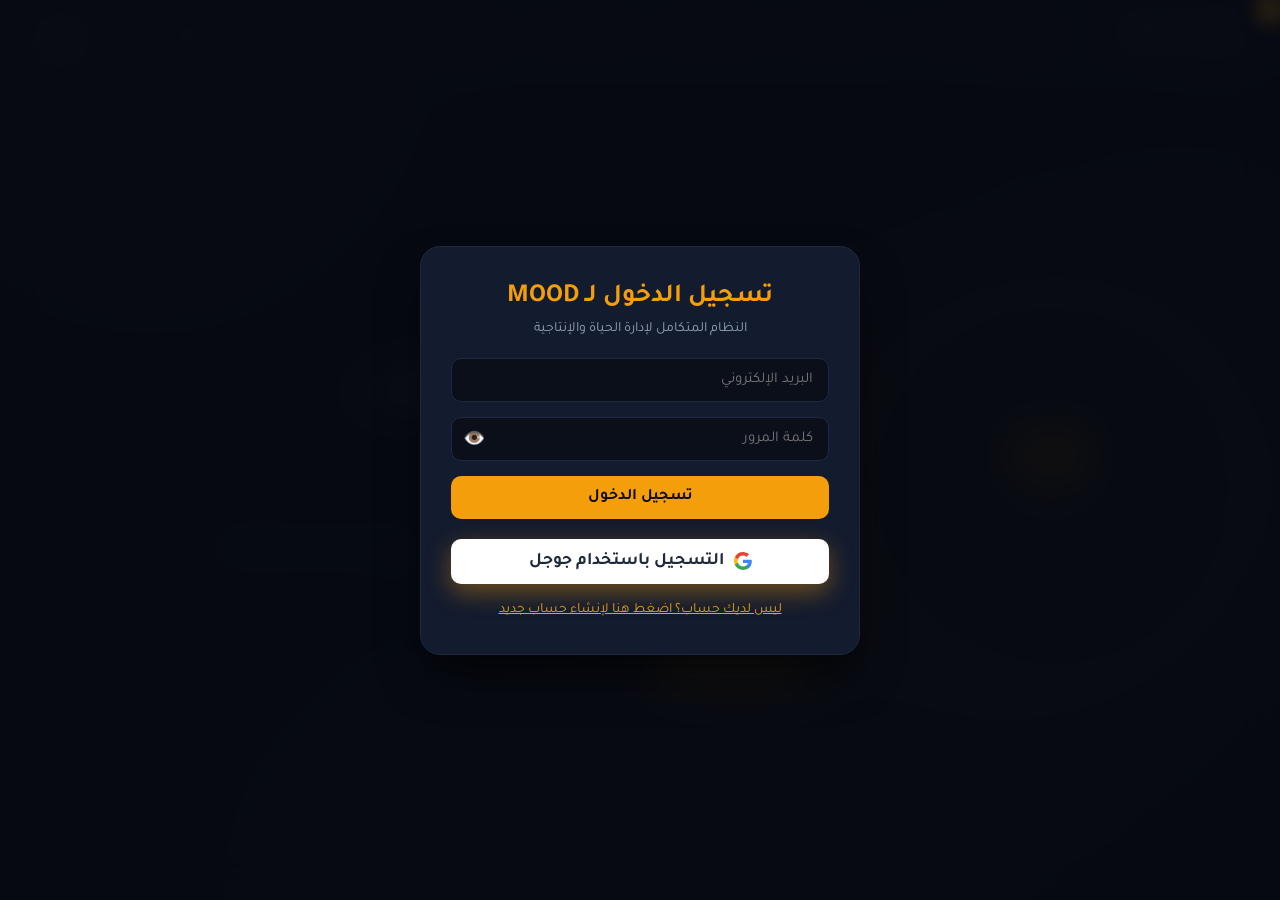
==== commit c2226c8a: "Add files via upload" ====
--- a/index.html
+++ b/index.html
@@ -240,14 +240,14 @@
             flex-direction: column;
             justify-content: center;
             align-items: center;
-            transition: opacity 0.5s ease;
+            transition: opacity 0.4s ease;
         }
         .loading-logo {
             font-size: 64px;
             font-weight: 900;
             color: var(--primary-color);
             text-shadow: 0 0 30px var(--accent-glow);
-            animation: pulseLogo 1.5s infinite alternate;
+            animation: pulseLogo 1.2s infinite alternate;
             margin-bottom: 20px;
         }
         @keyframes pulseLogo {
@@ -265,7 +265,7 @@
             width: 0%;
             height: 100%;
             background: var(--primary-color);
-            transition: width 0.2s linear;
+            transition: width 0.15s linear;
         }
 
         .glow {
@@ -291,7 +291,7 @@
             border: 1px solid var(--primary-color);
             border-radius: 12px;
             opacity: 0;
-            transition: all 0.4s cubic-bezier(0.68, -0.55, 0.265, 1.55);
+            transition: all 0.3s cubic-bezier(0.68, -0.55, 0.265, 1.55);
             z-index: 99999;
             box-shadow: 0 10px 30px rgba(0,0,0,0.6);
             font-weight: bold;
@@ -631,10 +631,10 @@
         }
         .page-section.active-section {
             display: block;
-            animation: fadeIn 0.5s ease;
+            animation: fadeIn 0.4s ease;
         }
         @keyframes fadeIn {
-            from { opacity: 0; transform: translateY(20px); }
+            from { opacity: 0; transform: translateY(15px); }
             to { opacity: 1; transform: none; }
         }
 
@@ -649,7 +649,7 @@
             transition: transform 0.3s ease, box-shadow 0.3s ease, border-color 0.3s ease;
         }
         .card-box:hover {
-            transform: translateY(-4px);
+            transform: translateY(-3px);
             border-color: var(--primary-color);
             box-shadow: 0 0 25px var(--accent-glow), 0 20px 40px rgba(0,0,0,0.4);
         }
@@ -894,7 +894,7 @@
                     <input type="password" id="auth-pass" placeholder="كلمة المرور" required>
                     <button type="button" class="toggle-password" id="eye-btn" onclick="togglePasswordVisibility()">👁️</button>
                 </div>
-                <small id="password-hint" style="color: var(--text-muted); font-size: 12px; display: none; margin-top: 6px; text-align: right; display: block;">كلمة المرور يجب أن تكون 6 أحرف على الأقل</small>
+                <small id="password-hint" style="color: var(--text-muted); font-size: 12px; display: none; margin-top: 6px; text-align: right;">كلمة المرور يجب أن تكون 6 أحرف على الأقل</small>
 
                 <button type="submit" id="auth-btn">تسجيل الدخول</button>
             </form>
@@ -1001,7 +1001,7 @@
                 <div class="hero-left-text" style="flex: 1; text-align: right;">
                     <span style="color: var(--primary-color); background: var(--badge-bg); padding: 8px 20px; border-radius: 50px; font-size: 1rem; display: inline-block; margin-bottom: 25px; border: 1px solid var(--accent-glow);">أداتك الأولى لتنظيم حياتك والارتقاء بإنتاجيتك</span>
                     <h1 style="font-size: 4rem; margin-bottom: 25px; line-height: 1.2; font-weight: 800;">ابني مستقبلك،<br>يوماً <span style="color: var(--primary-color);">بيوم.</span></h1>
-                    <p style="color: var(--text-muted); font-size: 1.2rem; line-height: 1.6; margin-bottom: 35px; max-width: 600px;">تطبيق شامل يدمج متابعة العادات، إدارة الصحة، تحليلات الذكاء الاصطناعي، وتحديات الـ 30 يوماً لتعظيم إنجازاتك اليومية[cite: 4].</p>
+                    <p style="color: var(--text-muted); font-size: 1.2rem; line-height: 1.6; margin-bottom: 35px; max-width: 600px;">تطبيق شامل يدمج متابعة العادات، إدارة الصحة، تحليلات الذكاء الاصطناعي، وتحديات الـ 30 يوماً لتعظيم إنجازاتك اليومية.</p>
                     <button class="btn-primary" onclick="switchPage('habits', event)">ابدأ الآن ←</button>
                 </div>
             </div>
@@ -1073,7 +1073,7 @@
         <section id="challenges" class="page-section">
             <div class="card-box">
                 <h2>🚀 تحديات الـ 30 يوماً لبناء العادات المستدامة</h2>
-                <p style="color: var(--text-muted); font-size: 14px; margin-bottom: 20px;">التزم بتحدٍ لمدّة 30 يوماً لترسيخ عاداتك وتحقيق قفزة نوعية في إنتاجيتك ومستواك[cite: 4]!</p>
+                <p style="color: var(--text-muted); font-size: 14px; margin-bottom: 20px;">التزم بتحدٍ لمدّة 30 يوماً لترسيخ عاداتك وتحقيق قفزة نوعية في إنتاجيتك ومستواك!</p>
                 
                 <div style="display: flex; gap: 12px; margin-bottom: 20px; flex-wrap: wrap;">
                     <input type="text" id="challenge-input" placeholder="عنوان التحدي (مثلاً: قراءة 20 صفحة يومياً، الاستيقاظ مبكراً)..." style="flex: 1; min-width: 250px; padding: 12px; background: var(--bg-color); border: 1px solid var(--border-color); border-radius: 10px; color: white;">
@@ -1224,21 +1224,22 @@
             }
         });
 
+        // تحسين سرعة التحميل الأولي (تم جعل الـ Loading أسرع وأكثر سلاسة)
         window.addEventListener('DOMContentLoaded', async () => {
             let progress = 0;
             const bar = document.getElementById('loading-bar-fill');
             const interval = setInterval(() => {
-                progress += 10;
+                progress += 25;
                 if(bar) bar.style.width = progress + '%';
                 if (progress >= 100) {
                     clearInterval(interval);
                     const lScreen = document.getElementById('loading-screen');
                     if(lScreen) {
                         lScreen.style.opacity = '0';
-                        setTimeout(() => { lScreen.style.display = 'none'; }, 500);
+                        setTimeout(() => { lScreen.style.display = 'none'; }, 300);
                     }
                 }
-            }, 100);
+            }, 80);
 
             const savedTheme = localStorage.getItem('mood_theme') || 'gold';
             setTheme(savedTheme);
@@ -1330,7 +1331,7 @@
             currentUser.coins -= price;
             saveUserData();
             updateUserDataUI();
-            toast(`🎁 مبروك! استبدلت النقاط بـ "${rewardName}". استمتع بمكافأتك! (+ مكافأة واقعية)`);
+            toast(`🎁 مبروك! استبدلت النقاط بـ "${rewardName}". استمتع بمكافأتك!`);
             loadStore();
         }
 
@@ -1839,7 +1840,7 @@
 
             if(challenge.progress >= 30) {
                 addXP(200);
-                toast("🏆 مبروك! أتممت تحدي الـ 30 يوماً بنجاح! +200 XP ومكافأة كوينز ضخمة", "🎉");
+                toast("🏆 مبروك! أتممت تحدي الـ 30 يوماً بنجاح! +200 XP", "🎉");
             } else {
                 addXP(20);
                 toast(`🔥 أحسنت! تقدمت في التحدي (${challenge.progress}/30 يوم). +20 نقطة`);
@@ -2027,7 +2028,7 @@
                     clearInterval(pomoInterval);
                     if (pomoMode === 'work') {
                         addXP(50);
-                        toast("🎉 أنجزت جلسة تركيز بنجاح! +50 XP، وقت الراحة الآن", "🍅");
+                        toast("🎉 أنجزت جلسة تركيز بنجاح! +50 XP", "🍅");
                         pomoMode = 'break';
                         pomoTime = pomoBreakMinutes * 60;
                         document.getElementById('pomo-mode-label').textContent = '☕ جلسة راحة';
@@ -2066,7 +2067,7 @@
                 sleepBtn.disabled = true;
                 sleepBtn.style.background = '#334155';
                 sleepBtn.style.color = '#ffffff';
-                sleepBtn.textContent = 'تم تسجيل النوم اليوم ✓ (يفتح غداً)';
+                sleepBtn.textContent = 'تم تسجيل النوم اليوم ✓';
             } else {
                 sleepBtn.disabled = false;
                 sleepBtn.style.background = 'var(--primary-color)';
@@ -2078,7 +2079,7 @@
         function logSleep() {
             const todayStr = getLocalDateString();
             if (currentUser && currentUser.lastSleepDate === todayStr) {
-                toast("⚠️ لقد قمت بتسجيل ساعات النوم اليوم مسبقاً! يفتح التسجيل مجدداً غداً.");
+                toast("⚠️ لقد قمت بتسجيل ساعات النوم اليوم مسبقاً!");
                 return;
             }
 
@@ -2177,8 +2178,8 @@
 
             const boostersGrid = document.getElementById('store-boosters');
             const boosters = [
-                { id: 'streakFreeze', name: '🛡️ درع حماية Streak', desc: 'يحمي استمراريتك من الضياع في يوم انشغال', price: 40 },
-                { id: 'xpBoost', name: '⚡ مضاعف الخبرة (XP x2)', desc: 'مضاعفة نقاط الخبرة المكتسبة لمدة 24 ساعة', price: 70 }
+                { id: 'streakFreeze', name: '🛡️ درع حماية Streak', desc: 'يحمي استمراريتك من الضياع', price: 40 },
+                { id: 'xpBoost', name: '⚡ مضاعف الخبرة (XP x2)', desc: 'مضاعفة نقاط الخبرة المكتسبة', price: 70 }
             ];
             if(boostersGrid) {
                 boostersGrid.innerHTML = '';
@@ -2198,9 +2199,9 @@
 
             const rewardsGrid = document.getElementById('store-rewards');
             const rewards = [
-                { id: 'coffee', name: '☕ استراحة قهوة فاخرة', desc: 'استبدل كوينز التطبيق بقهوتك المفضلة في الواقع', price: 100 },
-                { id: 'game', name: '🎮 ساعة ترفيهية بلا قيود', desc: 'استمتع بساعة لعب فيديو جيمز أو ترفيه كجائزة إنجاز', price: 150 },
-                { id: 'snack', name: '🍫 وجبة خفيفة مفضلة', desc: 'كافئ نفسك بسناك لذيذ بعد يوم عمل شاق', price: 80 }
+                { id: 'coffee', name: '☕ استراحة قهوة فاخرة', desc: 'استبدل كوينز التطبيق بقهوتك المفضلة', price: 100 },
+                { id: 'game', name: '🎮 ساعة ترفيهية بلا قيود', desc: 'استمتع بساعة لعب فيديو جيمز', price: 150 },
+                { id: 'snack', name: '🍫 وجبة خفيفة مفضلة', desc: 'كافئ نفسك بسناك لذيذ', price: 80 }
             ];
             if(rewardsGrid) {
                 rewardsGrid.innerHTML = '';
@@ -2221,7 +2222,7 @@
         async function loadLeaderboard() {
             const list = document.getElementById('leaderboard-list');
             if(!list) return;
-            list.innerHTML = `<li class="empty-state" style="text-align: center; color: var(--text-muted); padding: 15px;">جاري تحميل المتصدرين من السحابة...</li>`;
+            list.innerHTML = `<li class="empty-state" style="text-align: center; color: var(--text-muted); padding: 15px;">جاري تحميل المتصدرين...</li>`;
             
             let allUsers = [];
 
@@ -2260,24 +2261,48 @@
                 return;
             }
 
+            // تم إكمال حلقة العرض المقطوعة في الكود السابق بنجاح
             allUsers.forEach((u, idx) => {
                 const li = document.createElement('li');
                 li.className = 'habit-item';
+                li.style.display = 'flex';
+                li.style.justifyContent = 'space-between';
+                li.style.alignItems = 'center';
+                li.style.padding = '12px 18px';
                 li.style.marginBottom = '8px';
+                
+                let medal = '';
+                if(idx === 0) medal = '🥇 ';
+                else if(idx === 1) medal = '🥈 ';
+                else if(idx === 2) medal = '🥉 ';
+                else medal = `#${idx + 1} `;
+
                 li.innerHTML = `
                     <div style="display: flex; align-items: center; gap: 12px;">
-                        <span style="font-weight: bold; color: var(--primary-color); width: 25px;">#${idx + 1}</span>
-                        <img src="${u.avatar || DEFAULT_AVATAR}" style="width: 32px; height: 32px; border-radius: 50%; object-fit: cover;" alt="avatar">
-                        <span style="color: white; font-weight: 500;">${u.name || u.email}</span>
+                        <span style="font-weight: bold; color: var(--primary-color);">${medal}</span>
+                        <img src="${u.avatar || DEFAULT_AVATAR}" style="width: 32px; height: 32px; border-radius: 50%; object-fit: cover; border: 1px solid var(--primary-color);">
+                        <span style="color: white; font-weight: bold;">${u.name || 'مستخدم'}</span>
                     </div>
                     <div style="display: flex; gap: 15px; font-size: 13px;">
-                        <span style="color: var(--primary-color);">⭐ Lv.${u.level || 1}</span>
-                        <span style="color: var(--success-color);">🔥 ${u.streak || 1} يوم</span>
+                        <span style="color: var(--primary-color);">⭐ المستوى ${u.level || 1}</span>
+                        <span style="color: var(--success-color);">🔥 ${u.streak || 0} أيام</span>
+                        <span style="font-weight: bold; color: white;">${u.xp || 0} XP</span>
                     </div>
                 `;
                 list.appendChild(li);
             });
         }
+
+        function runAICoach() {
+            const box = document.getElementById('ai-result-box');
+            box.style.display = 'block';
+            box.innerHTML = `<p style="color: var(--text-muted); text-align: center;">🤖 جاري تحليل بياناتك واستنباط النصائح الذكية...</p>`;
+            
+            setTimeout(() => {
+                let advice = "بناءً على نشاطك، أنت تسير بخطى ثابتة! 🌟 ننصحك بزيادة جلسات البومودورو في الصباح الباكر لرفع إنتاجيتك، والالتزام بتسجيل عاداتك يومياً في مصفوفة أيزنهاور لضمان عدم إهدار الوقت.";
+                box.innerHTML = `<h4 style="color: var(--primary-color); margin-bottom: 8px;">توجيهات المساعد الذكي:</h4><p style="color: white; line-height: 1.6;">${advice}</p>`;
+            }, 1000);
+        }
     </script>
 </body>
 </html>
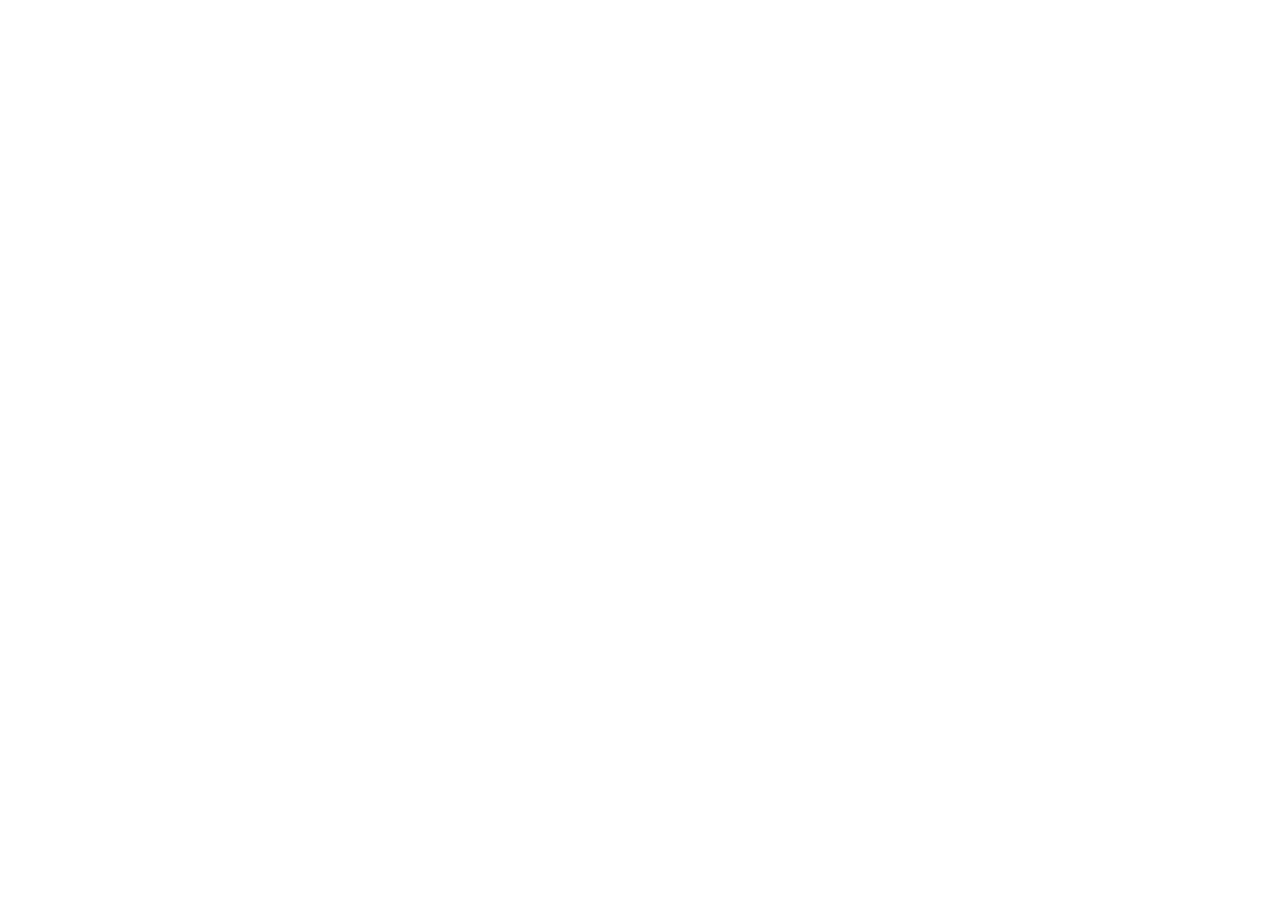
==== commit d29bd39c: "Add files via upload" ====
--- a/index.html
+++ b/index.html
@@ -1,2308 +1,19 @@
-<!DOCTYPE html>
-<html lang="ar" dir="rtl" data-theme="gold">
-<head>
-    <meta charset="UTF-8">
-    <meta name="viewport" content="width=device-width, initial-scale=1.0">
-    <title>MOOD - النظام الشامل المتكامل لإدارة الحياة والإنتاجية</title>
-    
-    <!-- SEO Meta Tags -->
-    <meta name="description" content="MOOD - تطبيق شامل لمتابعة العادات، إدارة الصحة، الإنتاجية، وتحفيز الألعاب (Gamification) لتنظيم حياتك اليومية وتحقيق أهدافك بكفاءة عالية.">
-    <meta name="keywords" content="إنتاجية, إدارة الحياة, تتبع العادات, بومودورو, مصفوفة أيزنهاور, تنظيم الوقت, تتبع النوم, تطبيق تحفيزي, MOOD">
-    <meta name="author" content="MOOD System">
-    <meta name="robots" content="index, follow">
-    <link rel="canonical" href="https://mood-65023.firebaseapp.com/">
-
-    <!-- Open Graph / Facebook Meta Tags -->
-    <meta property="og:type" content="website">
-    <meta property="og:url" content="https://mood-65023.firebaseapp.com/">
-    <meta property="og:title" content="MOOD - النظام الشامل المتكامل لإدارة الحياة والإنتاجية">
-    <meta property="og:description" content="تطبيق شامل لمتابعة العادات، إدارة الصحة، الإنتاجية، وتحفيز الألعاب (Gamification) لتنظيم حياتك اليومية.">
-    <meta property="og:locale" content="ar_AR">
-
-    <!-- Twitter Card Meta Tags -->
-    <meta name="twitter:card" content="summary_large_image">
-    <meta name="twitter:title" content="MOOD - النظام الشامل المتكامل لإدارة الحياة والإنتاجية">
-    <meta name="twitter:description" content="تطبيق شامل لمتابعة العادات، إدارة الصحة، الإنتاجية، وتحفيز الألعاب لتنظيم حياتك اليومية.">
-
-    <!-- Structured Data (JSON-LD) for Google Search -->
-    <script type="application/ld+json">
-    {
-      "@context": "https://schema.org",
-      "@type": "WebApplication",
-      "name": "MOOD",
-      "url": "https://mood-65023.firebaseapp.com/",
-      "description": "النظام الشامل المتكامل لإدارة الحياة والإنتاجية ومتابعة العادات.",
-      "applicationCategory": "ProductivityApplication",
-      "operatingSystem": "All",
-      "inLanguage": "ar"
-    }
-    </script>
-
-    <link rel="icon" href="data:image/svg+xml,%3Csvg xmlns='http://www.w3.org/2000/svg' viewBox='0 0 100 100'%3E%3Crect width='100' height='100' rx='20' fill='%230b0f19'/%3E%3Ctext x='50' y='68' font-size='55' font-weight='900' fill='%23f59e0b' text-anchor='middle' font-family='Arial'%3EM%3C/text%3E%3C/svg%3E">
-    <link rel="preconnect" href="https://fonts.googleapis.com">
-    <link rel="preconnect" href="https://fonts.gstatic.com" crossorigin>
-    <link href="https://fonts.googleapis.com/css2?family=Tajawal:wght@400;500;700;800;900&display=swap" rel="stylesheet">
-    
-    <!-- Firebase SDK (Modular) with User Real Config & Auth -->
-    <script type="module">
-        import { initializeApp } from "https://www.gstatic.com/firebasejs/10.8.0/firebase-app.js";
-        import { getFirestore, collection, doc, setDoc, getDocs, getDoc } from "https://www.gstatic.com/firebasejs/10.8.0/firebase-firestore.js";
-        import { getAuth, GoogleAuthProvider, signInWithPopup, signInWithRedirect, getRedirectResult } from "https://www.gstatic.com/firebasejs/10.8.0/firebase-auth.js";
-        
-        const firebaseConfig = {
-            apiKey: "AIzaSyD4E4qDR4hI9-fvBewrse94ytrg-_6tXkw",
-            authDomain: "mood-65023.firebaseapp.com",
-            projectId: "mood-65023",
-            storageBucket: "mood-65023.firebasestorage.app",
-            messagingSenderId: "534852807934",
-            appId: "1:534852807934:web:4e3d9685bc91a4fbfbc9af",
-            measurementId: "G-PD03M87ZP6"
-        };
-
-        const app = initializeApp(firebaseConfig);
-        const db = getFirestore(app);
-        const auth = getAuth(app);
-
-        window.db = db;
-        window.auth = auth;
-        window.GoogleAuthProvider = GoogleAuthProvider;
-        window.signInWithPopup = signInWithPopup;
-        window.signInWithRedirect = signInWithRedirect;
-        window.getRedirectResult = getRedirectResult;
-        window.firebaseFirestore = { collection, doc, setDoc, getDocs, getDoc };
-    </script>
-
-    <style>
-        :root[data-theme="gold"] {
-            --primary-color: #f59e0b;
-            --primary-hover: #d97706;
-            --accent-glow: rgba(245, 158, 11, 0.4);
-            --badge-bg: rgba(245, 158, 11, 0.1);
-            --circle-bg: radial-gradient(circle, #272115 0%, #0b0f19 80%);
-            --side-logo-border: #f59e0b;
-            --side-logo-shadow: rgba(245, 158, 11, 0.5);
-        }
-        :root[data-theme="blue"] {
-            --primary-color: #0ea5e9;
-            --primary-hover: #0284c7;
-            --accent-glow: rgba(14, 165, 233, 0.4);
-            --badge-bg: rgba(14, 165, 233, 0.1);
-            --circle-bg: radial-gradient(circle, #132238 0%, #0b0f19 80%);
-            --side-logo-border: #00f2fe;
-            --side-logo-shadow: rgba(0, 242, 254, 0.5);
-        }
-        :root[data-theme="emerald"] {
-            --primary-color: #10b981;
-            --primary-hover: #059669;
-            --accent-glow: rgba(16, 185, 129, 0.4);
-            --badge-bg: rgba(16, 185, 129, 0.1);
-            --circle-bg: radial-gradient(circle, #133827 0%, #0b0f19 80%);
-            --side-logo-border: #10b981;
-            --side-logo-shadow: rgba(16, 185, 129, 0.5);
-        }
-        :root[data-theme="purple"] {
-            --primary-color: #a855f7;
-            --primary-hover: #9333ea;
-            --accent-glow: rgba(168, 85, 247, 0.4);
-            --badge-bg: rgba(168, 85, 247, 0.1);
-            --circle-bg: radial-gradient(circle, #2a1b3d 0%, #0b0f19 80%);
-            --side-logo-border: #a855f7;
-            --side-logo-shadow: rgba(168, 85, 247, 0.5);
-        }
-        :root[data-theme="rose"] {
-            --primary-color: #f43f5e;
-            --primary-hover: #e11d48;
-            --accent-glow: rgba(244, 63, 94, 0.4);
-            --badge-bg: rgba(244, 63, 94, 0.1);
-            --circle-bg: radial-gradient(circle, #3d1b24 0%, #0b0f19 80%);
-            --side-logo-border: #f43f5e;
-            --side-logo-shadow: rgba(244, 63, 94, 0.5);
-        }
-        :root[data-theme="cyberpunk"] {
-            --primary-color: #00f2fe;
-            --primary-hover: #4facfe;
-            --accent-glow: rgba(0, 242, 254, 0.5);
-            --badge-bg: rgba(0, 242, 254, 0.15);
-            --circle-bg: radial-gradient(circle, #0f2027 0%, #0b0f19 80%);
-            --side-logo-border: #00f2fe;
-            --side-logo-shadow: rgba(0, 242, 254, 0.7);
-        }
-        :root[data-theme="forest"] {
-            --primary-color: #22c55e;
-            --primary-hover: #16a34a;
-            --accent-glow: rgba(34, 197, 94, 0.4);
-            --badge-bg: rgba(34, 197, 94, 0.1);
-            --circle-bg: radial-gradient(circle, #14271c 0%, #0b0f19 80%);
-            --side-logo-border: #22c55e;
-            --side-logo-shadow: rgba(34, 197, 94, 0.5);
-        }
-
-        :root {
-            --bg-color: #0b0f19;
-            --card-bg: #131b2e;
-            --text-color: #f1f5f9;
-            --text-muted: #94a3b8;
-            --border-color: #1e293b;
-            --danger-color: #ef4444;
-            --success-color: #22c55e;
-            --gold-word: #f59e0b;
-        }
-
-        * {
-            box-sizing: border-box;
-            margin: 0;
-            padding: 0;
-            font-family: 'Tajawal', 'Segoe UI', Tahoma, Geneva, Verdana, sans-serif;
-        }
-
-        ::-webkit-scrollbar { width: 8px; height: 8px; }
-        ::-webkit-scrollbar-track { background: var(--bg-color); }
-        ::-webkit-scrollbar-thumb { background: var(--border-color); border-radius: 10px; }
-        ::-webkit-scrollbar-thumb:hover { background: var(--primary-color); }
-
-        input:focus, textarea:focus, select:focus {
-            border-color: var(--primary-color) !important;
-            box-shadow: 0 0 0 3px var(--accent-glow);
-            outline: none;
-        }
-        button:focus-visible, a:focus-visible {
-            outline: 2px solid var(--primary-color);
-            outline-offset: 2px;
-        }
-        input, textarea, button, select {
-            transition: border-color 0.2s ease, box-shadow 0.2s ease, transform 0.15s ease;
-        }
-
-        .empty-state {
-            text-align: center;
-            padding: 30px 15px;
-            color: var(--text-muted);
-        }
-        .empty-state span {
-            font-size: 32px;
-            display: block;
-            margin-bottom: 10px;
-        }
-
-        body {
-            background: var(--bg-color);
-            color: var(--text-color);
-            min-height: 100vh;
-            display: flex;
-            flex-direction: column;
-            transition: background 0.3s ease;
-            cursor: default;
-            overflow-x: hidden;
-        }
-
-        .background-effects {
-            position: fixed;
-            top: 0;
-            left: 0;
-            width: 100%;
-            height: 100%;
-            overflow: hidden;
-            z-index: -1;
-        }
-
-        .background-effects span {
-            position: absolute;
-            display: block;
-            width: 500px;
-            height: 500px;
-            border-radius: 50%;
-            background: var(--accent-glow);
-            filter: blur(120px);
-            animation: float 15s infinite alternate;
-            opacity: .25;
-        }
-
-        .background-effects span:nth-child(1) { top: -200px; left: -100px; }
-        .background-effects span:nth-child(2) { top: 20%; right: -150px; }
-        .background-effects span:nth-child(3) { bottom: -250px; left: 20%; }
-        .background-effects span:nth-child(4) { bottom: 10%; right: 10%; }
-        .background-effects span:nth-child(5) { top: 45%; left: 45%; }
-
-        @keyframes float {
-            from { transform: translateY(-40px) scale(1); }
-            to { transform: translateY(40px) scale(1.2); }
-        }
-
-        #loading-screen {
-            position: fixed;
-            top: 0;
-            left: 0;
-            width: 100%;
-            height: 100%;
-            background: #070a12;
-            z-index: 999999;
-            display: flex;
-            flex-direction: column;
-            justify-content: center;
-            align-items: center;
-            transition: opacity 0.4s ease;
-        }
-        .loading-logo {
-            font-size: 64px;
-            font-weight: 900;
-            color: var(--primary-color);
-            text-shadow: 0 0 30px var(--accent-glow);
-            animation: pulseLogo 1.2s infinite alternate;
-            margin-bottom: 20px;
-        }
-        @keyframes pulseLogo {
-            from { transform: scale(1); opacity: 0.8; }
-            to { transform: scale(1.1); opacity: 1; }
-        }
-        .loading-bar-container {
-            width: 250px;
-            height: 6px;
-            background: #1e293b;
-            border-radius: 3px;
-            overflow: hidden;
-        }
-        .loading-bar-fill {
-            width: 0%;
-            height: 100%;
-            background: var(--primary-color);
-            transition: width 0.15s linear;
-        }
-
-        .glow {
-            position: fixed;
-            width: 18px;
-            height: 18px;
-            border-radius: 50%;
-            background: var(--primary-color);
-            pointer-events: none;
-            filter: blur(12px);
-            opacity: .5;
-            z-index: 99999;
-            transition: transform 0.1s ease;
-        }
-
-        #toast {
-            position: fixed;
-            bottom: 30px;
-            left: 50%;
-            transform: translateX(-50%) translateY(100px);
-            padding: 16px 28px;
-            background: #131b2e;
-            border: 1px solid var(--primary-color);
-            border-radius: 12px;
-            opacity: 0;
-            transition: all 0.3s cubic-bezier(0.68, -0.55, 0.265, 1.55);
-            z-index: 99999;
-            box-shadow: 0 10px 30px rgba(0,0,0,0.6);
-            font-weight: bold;
-            display: flex;
-            align-items: center;
-            gap: 12px;
-        }
-        #toast.show {
-            opacity: 1;
-            transform: translateX(-50%) translateY(0);
-        }
-
-        #auth-modal {
-            position: fixed;
-            top: 0;
-            left: 0;
-            width: 100%;
-            height: 100%;
-            background: rgba(7, 10, 18, 0.95);
-            display: flex;
-            justify-content: center;
-            align-items: center;
-            z-index: 10000;
-            backdrop-filter: blur(20px);
-        }
-
-        .auth-card {
-            background: var(--card-bg);
-            padding: 35px 30px;
-            border-radius: 20px;
-            width: 100%;
-            max-width: 440px;
-            box-shadow: 0 25px 50px -12px rgba(0, 0, 0, 0.7);
-            border: 1px solid var(--border-color);
-            text-align: center;
-        }
-
-        .auth-card h2 {
-            margin-bottom: 8px;
-            color: var(--primary-color);
-            font-size: 26px;
-        }
-
-        .auth-card p {
-            color: var(--text-muted);
-            font-size: 14px;
-            margin-bottom: 20px;
-        }
-
-        .auth-card input {
-            width: 100%;
-            padding: 12px 15px;
-            margin-bottom: 15px;
-            background: var(--bg-color);
-            border: 1px solid var(--border-color);
-            border-radius: 10px;
-            color: white;
-            font-size: 15px;
-            outline: none;
-            transition: border-color 0.2s;
-        }
-
-        .password-wrapper {
-            position: relative;
-            width: 100%;
-            margin-bottom: 5px;
-        }
-
-        .password-wrapper input {
-            margin-bottom: 0;
-            padding-left: 45px;
-        }
-
-        .toggle-password {
-            position: absolute;
-            left: 12px;
-            top: 50%;
-            transform: translateY(-50%);
-            background: none;
-            border: none;
-            cursor: pointer;
-            font-size: 18px;
-            color: var(--text-muted);
-        }
-
-        .auth-card button[type="submit"] {
-            width: 100%;
-            padding: 12px;
-            background: var(--primary-color);
-            color: #0b0f19;
-            border: none;
-            border-radius: 10px;
-            font-size: 16px;
-            font-weight: bold;
-            cursor: pointer;
-            transition: 0.2s;
-            margin-top: 10px;
-            margin-bottom: 10px;
-        }
-
-        .auth-card button[type="submit"]:hover {
-            background: var(--primary-hover);
-            color: white;
-        }
-
-        .toggle-auth {
-            margin-top: 18px;
-            color: var(--text-muted);
-            font-size: 14px;
-            cursor: pointer;
-        }
-
-        .toggle-auth span {
-            color: var(--primary-color);
-            text-decoration: underline;
-        }
-
-        .auth-avatar-upload {
-            display: flex;
-            flex-direction: column;
-            align-items: center;
-            margin-bottom: 15px;
-        }
-
-        .auth-avatar-circle {
-            width: 70px;
-            height: 70px;
-            border-radius: 50%;
-            border: 2px dashed var(--primary-color);
-            display: flex;
-            align-items: center;
-            justify-content: center;
-            overflow: hidden;
-            cursor: pointer;
-            background: var(--bg-color);
-            position: relative;
-        }
-
-        .auth-avatar-circle img {
-            width: 100%;
-            height: 100%;
-            object-fit: cover;
-        }
-
-        #profile-modal {
-            position: fixed;
-            top: 0;
-            left: 0;
-            width: 100%;
-            height: 100%;
-            background: rgba(7, 10, 18, 0.85);
-            display: none;
-            justify-content: center;
-            align-items: center;
-            z-index: 11000;
-            backdrop-filter: blur(10px);
-        }
-
-        .profile-card {
-            background: var(--card-bg);
-            padding: 30px;
-            border-radius: 20px;
-            width: 100%;
-            max-width: 480px;
-            border: 1px solid var(--border-color);
-            text-align: center;
-            box-shadow: 0 20px 40px rgba(0,0,0,0.5);
-            position: relative;
-            max-height: 90vh;
-            overflow-y: auto;
-        }
-
-        .close-modal {
-            position: absolute;
-            top: 15px;
-            left: 15px;
-            background: none;
-            border: none;
-            color: var(--text-muted);
-            font-size: 20px;
-            cursor: pointer;
-        }
-
-        .profile-avatar-container {
-            position: relative;
-            width: 90px;
-            height: 90px;
-            margin: 0 auto 15px auto;
-        }
-
-        .profile-avatar {
-            width: 100%;
-            height: 100%;
-            border-radius: 50%;
-            object-fit: cover;
-            border: 3px solid var(--primary-color);
-            background: var(--bg-color);
-        }
-
-        .profile-avatar-container.frame-gold .profile-avatar { border: 4px solid #f59e0b; box-shadow: 0 0 15px rgba(245, 158, 11, 0.6); }
-        .profile-avatar-container.frame-neon .profile-avatar { border: 4px solid #00f2fe; box-shadow: 0 0 20px rgba(0, 242, 254, 0.8); }
-        .profile-avatar-container.frame-crown .profile-avatar { border: 4px solid #a855f7; box-shadow: 0 0 20px rgba(168, 85, 247, 0.8); }
-
-        .avatar-upload-label {
-            position: absolute;
-            bottom: 0;
-            right: 0;
-            background: var(--primary-color);
-            color: #0b0f19;
-            width: 28px;
-            height: 28px;
-            border-radius: 50%;
-            display: flex;
-            align-items: center;
-            justify-content: center;
-            cursor: pointer;
-            font-size: 14px;
-        }
-
-        header {
-            display: flex;
-            justify-content: space-between;
-            align-items: center;
-            padding: 15px 40px;
-            border-bottom: 1px solid var(--border-color);
-            background: rgba(19, 27, 46, 0.85);
-            backdrop-filter: blur(15px);
-            position: sticky;
-            top: 0;
-            z-index: 999;
-            flex-wrap: wrap;
-            gap: 15px;
-        }
-
-        .logo-area {
-            display: flex;
-            align-items: center;
-            gap: 12px;
-        }
-
-        .side-logo-m {
-            width: 44px;
-            height: 44px;
-            background: linear-gradient(135deg, #131b2e 0%, #0b0f19 100%);
-            border: 2px solid var(--side-logo-border);
-            color: white;
-            font-size: 22px;
-            font-weight: 900;
-            display: flex;
-            justify-content: center;
-            align-items: center;
-            border-radius: 50%;
-            box-shadow: 0 0 15px var(--side-logo-shadow);
-        }
-
-        .logo-text {
-            font-size: 22px;
-            font-weight: bold;
-            color: white;
-            letter-spacing: 1px;
-        }
-
-        nav ul {
-            display: flex;
-            list-style: none;
-            gap: 12px;
-            flex-wrap: wrap;
-        }
-
-        nav ul li a {
-            text-decoration: none;
-            color: var(--text-muted);
-            font-weight: 500;
-            cursor: pointer;
-            transition: color 0.2s;
-            font-size: 14px;
-            padding: 6px 10px;
-            border-radius: 8px;
-        }
-
-        nav ul li a:hover, nav ul li a.active {
-            color: var(--primary-color);
-            background: var(--badge-bg);
-        }
-
-        .user-panel {
-            display: flex;
-            align-items: center;
-            gap: 12px;
-        }
-
-        .coin-badge, .streak-badge, .level-badge {
-            background: var(--bg-color);
-            border: 1px solid var(--border-color);
-            padding: 6px 12px;
-            border-radius: 20px;
-            font-size: 13px;
-            font-weight: bold;
-            display: flex;
-            align-items: center;
-            gap: 6px;
-        }
-
-        .header-profile-circle {
-            width: 40px;
-            height: 40px;
-            border-radius: 50%;
-            border: 2px solid var(--primary-color);
-            cursor: pointer;
-            overflow: hidden;
-            display: flex;
-            align-items: center;
-            justify-content: center;
-            background: var(--card-bg);
-        }
-
-        .header-profile-circle img {
-            width: 100%;
-            height: 100%;
-            object-fit: cover;
-        }
-
-        main {
-            flex: 1;
-            padding: 30px;
-            max-width: 1350px;
-            margin: 0 auto;
-            width: 100%;
-            display: flex;
-            justify-content: center;
-            align-items: center;
-        }
-
-        .page-section {
-            display: none;
-            width: 100%;
-        }
-        .page-section.active-section {
-            display: block;
-            animation: fadeIn 0.4s ease;
-        }
-        @keyframes fadeIn {
-            from { opacity: 0; transform: translateY(15px); }
-            to { opacity: 1; transform: none; }
-        }
-
-        .card-box {
-            background: var(--card-bg);
-            padding: 25px;
-            border-radius: 20px;
-            border: 1px solid var(--border-color);
-            margin-bottom: 25px;
-            backdrop-filter: blur(16px);
-            box-shadow: 0 10px 30px rgba(0,0,0,0.3);
-            transition: transform 0.3s ease, box-shadow 0.3s ease, border-color 0.3s ease;
-        }
-        .card-box:hover {
-            transform: translateY(-3px);
-            border-color: var(--primary-color);
-            box-shadow: 0 0 25px var(--accent-glow), 0 20px 40px rgba(0,0,0,0.4);
-        }
-        .card-box h2 {
-            margin-bottom: 20px;
-            color: var(--primary-color);
-            font-size: 22px;
-            display: flex;
-            align-items: center;
-            gap: 10px;
-        }
-
-        .calendar-day {
-            background: var(--bg-color);
-            border: 1px solid var(--border-color);
-            border-radius: 10px;
-            padding: 14px 0;
-            text-align: center;
-            cursor: pointer;
-            font-size: 14px;
-            transition: 0.2s;
-            user-select: none;
-        }
-        .calendar-day:hover:not(.disabled) {
-            border-color: var(--primary-color);
-        }
-        .calendar-day.empty {
-            background: transparent;
-            border: none;
-            cursor: default;
-        }
-        .calendar-day.today {
-            border-color: var(--primary-color);
-            box-shadow: 0 0 12px var(--accent-glow);
-        }
-        .calendar-day.disabled {
-            opacity: 0.4;
-            cursor: not-allowed;
-        }
-
-        .hero-container {
-            display: flex;
-            flex-direction: row;
-            justify-content: space-between;
-            align-items: center;
-            width: 100%;
-            max-width: 1200px;
-            margin: 0 auto;
-            gap: 60px;
-            padding: 40px 0;
-        }
-        @media(max-width: 968px) {
-            .hero-container { flex-direction: column; text-align: center; gap: 40px; }
-            .hero-right-text { text-align: center !important; }
-            header { padding: 10px 15px; }
-        }
-
-        .big-glowing-circle {
-            width: 380px;
-            height: 380px;
-            background: var(--circle-bg);
-            border: 3px solid var(--accent-glow);
-            border-radius: 50%;
-            box-shadow: 0 0 70px var(--accent-glow), inset 0 0 40px var(--accent-glow);
-            display: flex;
-            flex-direction: column;
-            justify-content: center;
-            align-items: center;
-            margin: 0 auto;
-        }
-        .circle-logo-m {
-            font-size: 96px;
-            font-weight: 900;
-            color: var(--primary-color);
-            text-shadow: 0 0 30px var(--accent-glow);
-            line-height: 1;
-            margin-bottom: 10px;
-        }
-
-        .btn-primary {
-            padding: 14px 30px;
-            background: var(--primary-color);
-            color: #0b0f19;
-            border: none;
-            border-radius: 12px;
-            font-weight: bold;
-            font-size: 1.1rem;
-            cursor: pointer;
-            transition: 0.2s;
-            box-shadow: 0 8px 25px var(--accent-glow);
-        }
-        .btn-primary:hover {
-            background: var(--primary-hover);
-            color: white;
-            transform: translateY(-2px);
-        }
-        .btn-primary:active {
-            transform: translateY(0);
-            box-shadow: 0 4px 12px var(--accent-glow);
-        }
-
-        .grid-2 {
-            display: grid;
-            grid-template-columns: 1fr 1fr;
-            gap: 20px;
-            width: 100%;
-        }
-        @media(max-width: 768px) { .grid-2 { grid-template-columns: 1fr; } }
-
-        .habit-item, .task-item {
-            display: flex;
-            justify-content: space-between;
-            align-items: center;
-            padding: 14px 18px;
-            background: var(--bg-color);
-            border: 1px solid var(--border-color);
-            border-radius: 12px;
-            margin-bottom: 12px;
-            gap: 10px;
-            transition: border-color 0.2s ease, transform 0.2s ease;
-        }
-        .habit-item:hover, .task-item:hover {
-            border-color: var(--primary-color);
-        }
-
-        .pomodoro-container {
-            text-align: center;
-            padding: 20px;
-        }
-        .pomodoro-timer {
-            font-size: 56px;
-            font-weight: 900;
-            color: var(--primary-color);
-            margin: 20px 0;
-            text-shadow: 0 0 20px var(--accent-glow);
-        }
-
-        .tracker-grid {
-            display: grid;
-            grid-template-columns: 1fr;
-            gap: 20px;
-        }
-        .tracker-card {
-            background: var(--bg-color);
-            border: 1px solid var(--border-color);
-            padding: 20px;
-            border-radius: 16px;
-            text-align: center;
-        }
-
-        .store-tabs {
-            display: flex;
-            gap: 10px;
-            margin-bottom: 20px;
-            flex-wrap: wrap;
-        }
-        .store-tab-btn {
-            background: var(--bg-color);
-            border: 1px solid var(--border-color);
-            color: var(--text-muted);
-            padding: 10px 20px;
-            border-radius: 10px;
-            cursor: pointer;
-            font-weight: bold;
-            transition: 0.2s;
-        }
-        .store-tab-btn.active {
-            background: var(--primary-color);
-            color: #0b0f19;
-            border-color: var(--primary-color);
-            box-shadow: 0 0 15px var(--accent-glow);
-        }
-        .store-section-content {
-            display: none;
-        }
-        .store-section-content.active {
-            display: grid;
-            grid-template-columns: repeat(auto-fit, minmax(180px, 1fr));
-            gap: 15px;
-            animation: fadeIn 0.3s ease;
-        }
-
-        .themes-grid, .achievements-grid, .frames-grid, .boosters-grid, .rewards-grid {
-            display: grid;
-            grid-template-columns: repeat(auto-fit, minmax(180px, 1fr));
-            gap: 15px;
-        }
-        .theme-shop-card, .achievement-card, .frame-shop-card, .booster-shop-card, .reward-shop-card {
-            background: var(--bg-color);
-            border: 1px solid var(--border-color);
-            padding: 20px;
-            border-radius: 14px;
-            text-align: center;
-        }
-        .achievement-card.locked {
-            opacity: 0.5;
-            filter: grayscale(1);
-        }
-    </style>
-</head>
-<body>
-
-    <div id="loading-screen">
-        <div class="loading-logo">MOOD</div>
-        <div class="loading-bar-container">
-            <div id="loading-bar-fill" class="loading-bar-fill"></div>
-        </div>
-        <p style="color: var(--text-muted); margin-top: 15px; font-size: 14px;">جاري تحميل النظام والبيانات...</p>
-    </div>
-
-    <div class="background-effects">
-        <span></span><span></span><span></span><span></span><span></span>
-    </div>
-
-    <div class="glow"></div>
-
-    <div id="toast">
-        <span id="toast-icon">✨</span>
-        <span id="toast-msg">رسالة إشعار</span>
-    </div>
-
-    <div id="auth-modal">
-        <div class="auth-card">
-            <h2 id="auth-title">تسجيل الدخول لـ MOOD</h2>
-            <p id="auth-subtitle">النظام المتكامل لإدارة الحياة والإنتاجية</p>
-            <form id="auth-form" onsubmit="handleAuth(event)">
-                <input type="text" id="auth-name" placeholder="اسم المستخدم" style="display: none;">
-                
-                <div id="auth-avatar-section" style="display: none;">
-                    <div class="auth-avatar-upload">
-                        <label for="auth-avatar-input" class="auth-avatar-circle">
-                            <img id="auth-avatar-preview" src="" alt="صورة الملف الشخصي" style="display: none;">
-                            <span id="auth-avatar-placeholder">📷</span>
-                        </label>
-                        <input type="file" id="auth-avatar-input" accept="image/*" style="display: none;" onchange="previewAuthAvatar(event)">
-                    </div>
-                </div>
-
-                <input type="email" id="auth-email" placeholder="البريد الإلكتروني" required>
-                
-                <div class="password-wrapper">
-                    <input type="password" id="auth-pass" placeholder="كلمة المرور" required>
-                    <button type="button" class="toggle-password" id="eye-btn" onclick="togglePasswordVisibility()">👁️</button>
-                </div>
-                <small id="password-hint" style="color: var(--text-muted); font-size: 12px; display: none; margin-top: 6px; text-align: right;">كلمة المرور يجب أن تكون 6 أحرف على الأقل</small>
-
-                <button type="submit" id="auth-btn">تسجيل الدخول</button>
-            </form>
-
-            <button type="button" class="btn-primary" style="width: 100%; background: #ffffff; color: #1e293b; margin-top: 10px; display: flex; align-items: center; justify-content: center; gap: 10px; font-weight: bold; border-radius: 10px; padding: 12px;" onclick="handleGoogleSignIn()">
-                <svg width="18" height="18" viewBox="0 0 24 24"><path fill="#4285F4" d="M23.745 12.27c0-.7-.06-1.4-.19-2.07H12v4.51h6.6c-.29 1.52-1.14 2.82-2.4 3.68v3.05h3.88c2.27-2.09 3.66-5.17 3.66-9.17z"/><path fill="#34A853" d="M12 24c3.24 0 5.95-1.08 7.93-2.91l-3.88-3.05c-1.08.72-2.45 1.16-4.05 1.16-3.13 0-5.78-2.11-6.73-4.96H1.19v3.14C3.21 21.37 7.27 24 12 24z"/><path fill="#FBBC05" d="M5.27 14.24c-.25-.72-.38-1.49-.38-2.24s.13-1.52.38-2.24V6.62H1.19C.43 8.15 0 9.89 0 11.7s.43 3.55 1.19 5.08l4.08-2.54z"/><path fill="#EA4335" d="M12 4.75c1.77 0 3.35.61 4.6 1.8l3.42-3.42C17.95 1.19 15.24 0 12 0 7.27 0 3.21 2.63 1.19 6.62l4.08 3.14c.95-2.85 3.6-4.96 6.73-4.96z"/></svg>
-                التسجيل باستخدام جوجل
-            </button>
-
-            <div class="toggle-auth" onclick="toggleAuthMode()">
-                <span id="toggle-text">ليس لديك حساب؟ اضغط هنا لإنشاء حساب جديد</span>
-            </div>
-        </div>
-    </div>
-
-    <div id="profile-modal">
-        <div class="profile-card">
-            <button class="close-modal" onclick="toggleProfileModal(false)">✕</button>
-            <h3 style="color: var(--primary-color); margin-bottom: 20px;">الملف الشخصي والإنجازات</h3>
-            
-            <div class="profile-avatar-container" id="profile-modal-avatar-wrapper">
-                <img id="modal-avatar-img" src="" alt="صورة الملف الشخصي" class="profile-avatar">
-                <label for="avatar-file-input" class="avatar-upload-label" title="تغيير الصورة">📷</label>
-                <input type="file" id="avatar-file-input" accept="image/*" style="display: none;" onchange="updateAvatar(event)">
-            </div>
-
-            <h4 id="modal-user-name" style="color: white; margin-bottom: 5px;">مستخدم MOOD</h4>
-            <p id="modal-user-email" style="color: var(--text-muted); font-size: 14px; margin-bottom: 15px;">email@domain.com</p>
-
-            <div style="background: var(--bg-color); padding: 15px; border-radius: 12px; border: 1px solid var(--border-color); margin-bottom: 15px; text-align: right;">
-                <div style="display: flex; justify-content: space-between; margin-bottom: 5px; font-weight: bold;">
-                    <span id="profile-level-text">المستوى 1</span>
-                    <span id="profile-xp-text" style="color: var(--primary-color);">0 / 100 XP</span>
-                </div>
-                <div style="width: 100%; background: var(--border-color); height: 8px; border-radius: 4px; overflow: hidden;">
-                    <div id="profile-xp-fill" style="height: 100%; background: var(--primary-color); width: 0%;"></div>
-                </div>
-            </div>
-
-            <div style="display: grid; grid-template-columns: 1fr 1fr; gap: 10px; margin-bottom: 20px;">
-                <div style="background: var(--bg-color); padding: 12px; border-radius: 10px; border: 1px solid var(--border-color);">
-                    <div style="color: var(--text-muted); font-size: 12px;">Coins المتاحة</div>
-                    <div id="profile-coins" style="font-size: 20px; font-weight: bold; color: var(--primary-color);">0 🪙</div>
-                </div>
-                <div style="background: var(--bg-color); padding: 12px; border-radius: 10px; border: 1px solid var(--border-color);">
-                    <div style="color: var(--text-muted); font-size: 12px;">Streak الحالي</div>
-                    <div id="profile-streak" style="font-size: 20px; font-weight: bold; color: var(--success-color);">0 أيام 🔥</div>
-                </div>
-            </div>
-
-            <div style="display: flex; gap: 10px;">
-                <button class="btn-primary" style="flex: 1; background: #ef4444; color: white;" onclick="deleteAccount()">حذف الحساب</button>
-                <button class="btn-primary" style="flex: 1; background: #334155; color: white;" onclick="logout()">تسجيل الخروج</button>
-            </div>
-        </div>
-    </div>
-
-    <!-- نافذة عرض عادات اليوم عند الضغط على التقويم -->
-    <div id="day-modal" style="position: fixed; top: 0; left: 0; width: 100%; height: 100%; background: rgba(7, 10, 18, 0.85); display: none; justify-content: center; align-items: center; z-index: 12000; backdrop-filter: blur(10px);">
-        <div class="profile-card" style="max-width: 450px; text-align: right;">
-            <button class="close-modal" onclick="closeDayModal()">✕</button>
-            <h3 id="day-modal-title" style="color: var(--primary-color); margin-bottom: 15px;">عادات اليوم</h3>
-            <div id="day-modal-habits-list" style="max-height: 300px; overflow-y: auto; margin-bottom: 20px;"></div>
-            <button class="btn-primary" style="width: 100%;" onclick="closeDayModal()">إغلاق</button>
-        </div>
-    </div>
-
-    <header>
-        <div class="logo-area">
-            <div class="side-logo-m">M</div>
-            <div class="logo-text">MOOD</div>
-        </div>
-        <nav>
-            <ul>
-                <li><a class="nav-link active" onclick="switchPage('home', event)">الرئيسية</a></li>
-                <li><a class="nav-link" onclick="switchPage('habits', event)">العادات</a></li>
-                <li><a class="nav-link" onclick="switchPage('challenges', event)">تحديات 30 يوماً</a></li>
-                <li><a class="nav-link" onclick="switchPage('health', event)">الصحة والإنتاجية</a></li>
-                <li><a class="nav-link" onclick="switchPage('store', event)">المتجر والإنجازات</a></li>
-                <li><a class="nav-link" onclick="switchPage('community', event)">المجتمع</a></li>
-                <li><a class="nav-link" onclick="switchPage('ai', event)">AI Coach</a></li>
-            </ul>
-        </nav>
-        <div class="user-panel">
-            <div class="level-badge" id="nav-level">⭐ Lv.1</div>
-            <div class="coin-badge" id="nav-coins">🪙 0</div>
-            <div class="streak-badge" id="nav-streak">🔥 0</div>
-
-            <div class="header-profile-circle" id="header-avatar-wrapper" onclick="toggleProfileModal(true)">
-                <img id="header-avatar-img" alt="صورة الملف الشخصي">
-            </div>
-        </div>
-    </header>
-
-    <main>
-        <section id="home" class="page-section active-section">
-            <div class="hero-container">
-                <div class="hero-right-visual">
-                    <div class="big-glowing-circle">
-                        <div class="circle-logo-m">M</div>
-                        <span style="color: var(--text-muted); font-size: 15px; margin-top: 5px;">النظام الذكي</span>
-                    </div>
-                </div>
-                <div class="hero-left-text" style="flex: 1; text-align: right;">
-                    <span style="color: var(--primary-color); background: var(--badge-bg); padding: 8px 20px; border-radius: 50px; font-size: 1rem; display: inline-block; margin-bottom: 25px; border: 1px solid var(--accent-glow);">أداتك الأولى لتنظيم حياتك والارتقاء بإنتاجيتك</span>
-                    <h1 style="font-size: 4rem; margin-bottom: 25px; line-height: 1.2; font-weight: 800;">ابني مستقبلك،<br>يوماً <span style="color: var(--primary-color);">بيوم.</span></h1>
-                    <p style="color: var(--text-muted); font-size: 1.2rem; line-height: 1.6; margin-bottom: 35px; max-width: 600px;">تطبيق شامل يدمج متابعة العادات، إدارة الصحة، تحليلات الذكاء الاصطناعي، وتحديات الـ 30 يوماً لتعظيم إنجازاتك اليومية.</p>
-                    <button class="btn-primary" onclick="switchPage('habits', event)">ابدأ الآن ←</button>
-                </div>
-            </div>
-        </section>
-
-        <section id="habits" class="page-section">
-            <div class="card-box">
-                <h2>🎯 إدارة العادات (مصفوفة أيزنهاور)</h2>
-                <div style="display: flex; gap: 12px; margin-bottom: 20px; flex-wrap: wrap;">
-                    <input type="text" id="habit-input" placeholder="أدخل عادة جديدة..." style="flex: 1; min-width: 200px; padding: 12px; background: var(--bg-color); border: 1px solid var(--border-color); border-radius: 10px; color: white;">
-                    
-                    <select id="habit-category" style="padding: 12px; background: var(--bg-color); border: 1px solid var(--border-color); border-radius: 10px; color: white;">
-                        <option value="q1">🔴 مهم وعاجل</option>
-                        <option value="q2">🟡 مهم وليس عاجل</option>
-                        <option value="q3">🔵 غير مهم ولكن عاجل</option>
-                        <option value="q4">⚪ غير مهم وغير عاجل</option>
-                    </select>
-
-                    <button class="btn-primary" onclick="addHabit()">إضافة عادة</button>
-                </div>
-                
-                <div class="matrix-grid" style="display: grid; grid-template-columns: repeat(auto-fit, minmax(250px, 1fr)); gap: 15px;">
-                    <div style="background: var(--bg-color); border: 1px solid #ef4444; border-radius: 12px; padding: 15px;">
-                        <h3 style="color: #ef4444; font-size: 16px; margin-bottom: 10px;">مهم وعاجل</h3>
-                        <ul id="habits-q1" style="list-style: none;"></ul>
-                    </div>
-                    <div style="background: var(--bg-color); border: 1px solid #f59e0b; border-radius: 12px; padding: 15px;">
-                        <h3 style="color: #f59e0b; font-size: 16px; margin-bottom: 10px;">مهم وليس عاجل</h3>
-                        <ul id="habits-q2" style="list-style: none;"></ul>
-                    </div>
-                    <div style="background: var(--bg-color); border: 1px solid #3b82f6; border-radius: 12px; padding: 15px;">
-                        <h3 style="color: #3b82f6; font-size: 16px; margin-bottom: 10px;">غير مهم ولكن عاجل</h3>
-                        <ul id="habits-q3" style="list-style: none;"></ul>
-                    </div>
-                    <div style="background: var(--bg-color); border: 1px solid #94a3b8; border-radius: 12px; padding: 15px;">
-                        <h3 style="color: #94a3b8; font-size: 16px; margin-bottom: 10px;">غير مهم وغير عاجل</h3>
-                        <ul id="habits-q4" style="list-style: none;"></ul>
-                    </div>
-                </div>
-            </div>
-
-            <!-- تقويم الالتزام أسفل قسم العادات -->
-            <div class="card-box" id="commitment-calendar-card">
-                <div style="display: flex; justify-content: space-between; align-items: center; margin-bottom: 15px; flex-wrap: wrap; gap: 10px;">
-                    <h2 style="margin-bottom: 0;">🗓️ تقويم الالتزام - <span id="calendar-month-year">يوليو 2026</span></h2>
-                    <div style="display: flex; gap: 8px;">
-                        <button class="btn-primary" style="padding: 6px 12px; font-size: 13px; background: #334155; color: white;" onclick="changeMonth(-1)">السابق ←</button>
-                        <button class="btn-primary" style="padding: 6px 12px; font-size: 13px; background: #334155; color: white;" onclick="goToCurrentMonth()">الشهر الحالي</button>
-                        <button class="btn-primary" style="padding: 6px 12px; font-size: 13px; background: #334155; color: white;" onclick="changeMonth(1)">→ التالي</button>
-                    </div>
-                </div>
-                <p style="color: var(--text-muted); font-size: 13px; margin-bottom: 20px;">اضغط على أي يوم لعرض وتعديل العادات المسجلة في ذلك اليوم ✅</p>
-                
-                <div style="display: grid; grid-template-columns: repeat(7, 1fr); gap: 8px; text-align: center; margin-bottom: 10px; font-weight: bold; color: var(--primary-color); font-size: 14px;">
-                    <div>السبت</div>
-                    <div>الأحد</div>
-                    <div>الإثنين</div>
-                    <div>الثلاثاء</div>
-                    <div>الأربعاء</div>
-                    <div>الخميس</div>
-                    <div>الجمعة</div>
-                </div>
-                
-                <div id="calendar-days-grid" style="display: grid; grid-template-columns: repeat(7, 1fr); gap: 8px;"></div>
-            </div>
-        </section>
-
-        <!-- قسم تحديات الـ 30 يوماً الجديد -->
-        <section id="challenges" class="page-section">
-            <div class="card-box">
-                <h2>🚀 تحديات الـ 30 يوماً لبناء العادات المستدامة</h2>
-                <p style="color: var(--text-muted); font-size: 14px; margin-bottom: 20px;">التزم بتحدٍ لمدّة 30 يوماً لترسيخ عاداتك وتحقيق قفزة نوعية في إنتاجيتك ومستواك!</p>
-                
-                <div style="display: flex; gap: 12px; margin-bottom: 20px; flex-wrap: wrap;">
-                    <input type="text" id="challenge-input" placeholder="عنوان التحدي (مثلاً: قراءة 20 صفحة يومياً، الاستيقاظ مبكراً)..." style="flex: 1; min-width: 250px; padding: 12px; background: var(--bg-color); border: 1px solid var(--border-color); border-radius: 10px; color: white;">
-                    <button class="btn-primary" onclick="add30DayChallenge()">بدء التحدي الجديد</button>
-                </div>
-
-                <div id="challenges-list" style="display: grid; grid-template-columns: repeat(auto-fit, minmax(280px, 1fr)); gap: 15px;"></div>
-            </div>
-        </section>
-
-        <section id="health" class="page-section">
-            <div class="grid-2">
-                <div class="card-box">
-                    <h2>⏱️ مؤقت بومودورو (Pomodoro)</h2>
-                    <div class="pomodoro-container">
-                        <div id="pomo-mode-label" style="color: var(--primary-color); font-weight: bold; margin-bottom: 5px; font-size: 15px;">🎯 جلسة تركيز</div>
-                        <div class="pomodoro-timer" id="pomo-timer">00:25:00</div>
-                        <div style="display: flex; gap: 10px; justify-content: center; flex-wrap: wrap; margin-bottom: 18px;">
-                            <button class="btn-primary" id="pomo-start-btn" onclick="startPomodoro()">تشغيل</button>
-                            <button class="btn-primary" style="background: #334155; color: white;" onclick="pausePomodoro()">إيقاف مؤقت</button>
-                            <button class="btn-primary" style="background: #334155; color: white;" onclick="resetPomodoro()">إعادة ضبط</button>
-                        </div>
-                        <div style="display: flex; gap: 15px; justify-content: center; flex-wrap: wrap; border-top: 1px solid var(--border-color); padding-top: 15px;">
-                            <div>
-                                <label style="display: block; font-size: 12px; color: var(--text-muted); margin-bottom: 5px;">وقت التركيز (دقيقة)</label>
-                                <input type="number" id="pomo-work-input" min="1" max="300" value="25" onchange="updatePomoSettings()" style="width: 90px; padding: 8px; text-align: center; background: var(--bg-color); border: 1px solid var(--border-color); border-radius: 8px; color: white;">
-                            </div>
-                            <div>
-                                <label style="display: block; font-size: 12px; color: var(--text-muted); margin-bottom: 5px;">وقت الراحة (دقيقة)</label>
-                                <input type="number" id="pomo-break-input" min="1" max="120" value="5" onchange="updatePomoSettings()" style="width: 90px; padding: 8px; text-align: center; background: var(--bg-color); border: 1px solid var(--border-color); border-radius: 8px; color: white;">
-                            </div>
-                        </div>
-                    </div>
-                </div>
-
-                <div class="card-box">
-                    <h2>😴 متابعة النوم والصحة</h2>
-                    <div class="tracker-grid">
-                        <div class="tracker-card">
-                            <div style="color: var(--text-muted);">ساعات النوم الفعلية</div>
-                            <h3 id="sleep-count" style="font-size: 32px; color: var(--primary-color); margin: 10px 0;">0 ساعات</h3>
-                            <div style="display: flex; gap: 8px; justify-content: center;">
-                                <input type="number" id="sleep-input" min="0" max="24" step="0.5" placeholder="عدد الساعات" style="width: 120px; padding: 10px; text-align: center; background: var(--bg-color); border: 1px solid var(--border-color); border-radius: 10px; color: white;">
-                                <button class="btn-primary" id="sleep-btn" onclick="logSleep()">تسجيل 😴 (5 نقاط)</button>
-                            </div>
-                        </div>
-                    </div>
-                </div>
-            </div>
-        </section>
-
-        <section id="store" class="page-section">
-            <div class="card-box">
-                <h2>🏆 نظام الإنجازات (Achievements)</h2>
-                <div class="achievements-grid" id="achievements-grid"></div>
-            </div>
-
-            <div class="card-box">
-                <h2>🛍️ متجر المكافآت والتخصيص الشامل (MOOD Store)</h2>
-                <div class="store-tabs">
-                    <button class="store-tab-btn active" onclick="switchStoreTab('themes', event)">🎨 الثيمات</button>
-                    <button class="store-tab-btn" onclick="switchStoreTab('frames', event)">🖼️ إطارات البروفايل</button>
-                    <button class="store-tab-btn" onclick="switchStoreTab('boosters', event)">⚡ معززات الإنتاجية</button>
-                    <button class="store-tab-btn" onclick="switchStoreTab('rewards', event)">🎁 مكافآت واقعية</button>
-                </div>
-
-                <div id="store-themes" class="store-section-content active"></div>
-                <div id="store-frames" class="store-section-content"></div>
-                <div id="store-boosters" class="store-section-content"></div>
-                <div id="store-rewards" class="store-section-content"></div>
-            </div>
-        </section>
-
-        <section id="community" class="page-section">
-            <!-- قسم روابط المجتمع والتواصل -->
-            <div class="card-box">
-                <h2>🌐 مجتمع MOOD وروابط التواصل</h2>
-                <p style="color: var(--text-muted); font-size: 14px; margin-bottom: 20px;">انضم إلى مجتمعنا على الديسكورد وتتابع قناتنا على اليوتيوب للمزيد من المحتوى والتحديثات!</p>
-                <div style="display: grid; grid-template-columns: repeat(auto-fit, minmax(220px, 1fr)); gap: 15px;">
-                    <a href="https://discord.gg/QRAWXSF6M" target="_blank" style="text-decoration: none;">
-                        <div style="background: var(--bg-color); border: 1px solid var(--border-color); padding: 20px; border-radius: 14px; text-align: center; transition: 0.2s; cursor: pointer;" onmouseover="this.style.borderColor='var(--primary-color)'" onmouseout="this.style.borderColor='var(--border-color)'">
-                            <div style="font-size: 32px; margin-bottom: 10px;">💬</div>
-                            <h4 style="color: white; margin-bottom: 5px;">سيرفر الديسكورد</h4>
-                            <p style="font-size: 12px; color: var(--text-muted);">انضم لمجتمع النقاش والفعاليات</p>
-                        </div>
-                    </a>
-                    <a href="https://youtube.com/@moo-d47y?si=c_qASUh8ld4cpbmY" target="_blank" style="text-decoration: none;">
-                        <div style="background: var(--bg-color); border: 1px solid var(--border-color); padding: 20px; border-radius: 14px; text-align: center; transition: 0.2s; cursor: pointer;" onmouseover="this.style.borderColor='var(--primary-color)'" onmouseout="this.style.borderColor='var(--border-color)'">
-                            <svg width="32" height="32" viewBox="0 0 24 24" fill="#FF0000" style="margin-bottom: 10px;"><path d="M23.498 6.186a3.016 3.016 0 0 0-2.122-2.136C19.505 3.545 12 3.545 12 3.545s-7.505 0-9.377.505A3.017 3.017 0 0 0 .502 6.186C0 8.07 0 12 0 12s0 3.93.502 5.814a3.016 3.016 0 0 0 2.122 2.136c1.871.505 9.376.505 9.376.505s7.505 0 9.377-.505a3.015 3.015 0 0 0 2.122-2.136C24 15.93 24 12 24 12s0-3.93-.502-5.814zM9.545 15.568V8.432L15.818 12l-6.273 3.568z"/></svg>
-                            <h4 style="color: white; margin-bottom: 5px;">قناة اليوتيوب</h4>
-                            <p style="font-size: 12px; color: var(--text-muted);">شاهد الفيديوهات والشروحات</p>
-                        </div>
-                    </a>
-                </div>
-            </div>
-
-            <div class="card-box">
-                <h2>🌍 لوحة المتصدّرين الحقيقية (Leaderboard)</h2>
-                <ul id="leaderboard-list" style="list-style: none;"></ul>
-            </div>
-        </section>
-
-        <section id="ai" class="page-section">
-            <div class="card-box" style="display: flex; justify-content: center; align-items: center; min-height: 60vh; padding: 30px;">
-                <div style="text-align: center; width: 100%; max-width: 700px; margin: 0 auto; display: flex; flex-direction: column; align-items: center; justify-content: center;">
-                    <div style="font-size: 60px; margin-bottom: 15px; display: inline-block;">🤖</div>
-                    <h2 style="justify-content: center; width: 100%;">المساعد الذكي (AI Coach) وتحليل الأداء</h2>
-                    <p style="color: var(--text-muted); max-width: 550px; margin: 0 auto 25px auto; line-height: 1.6;">
-                        مساعدك الشخصي المدعوم بالذكاء الاصطناعي لتحليل عاداتك، اقتراح عادات جديدة تتناسب مع أهدافك، وإعطائك نصائح حصرية لزيادة إنتاجيتك.
-                    </p>
-                    <button class="btn-primary" onclick="runAICoach()">تحليل الأداء واقتراح عادات ذكية 💡</button>
-                    <div id="ai-result-box" style="margin-top: 25px; background: var(--bg-color); border: 1px solid var(--border-color); padding: 20px; border-radius: 12px; text-align: right; width: 100%; display: none;"></div>
-                </div>
-            </div>
-        </section>
-    </main>
-
-    <script>
-        const DEFAULT_AVATAR = 'data:image/svg+xml,' + encodeURIComponent('<svg xmlns="http://www.w3.org/2000/svg" viewBox="0 0 100 100"><rect width="100" height="100" fill="#1e293b"/><circle cx="50" cy="38" r="18" fill="#64748b"/><path d="M18 90c0-20 14-34 32-34s32 14 32 34" fill="#64748b"/></svg>');
-        document.getElementById('header-avatar-img').src = DEFAULT_AVATAR;
-        document.getElementById('modal-avatar-img').src = DEFAULT_AVATAR;
-
-        let isRegisterMode = false;
-        let currentUser = null;
-        let tempAuthAvatarBase64 = '';
-        let currentCalendarDate = new Date();
-
-        function getLocalDateString(date = new Date()) {
-            const year = date.getFullYear();
-            const month = String(date.getMonth() + 1).padStart(2, '0');
-            const day = String(date.getDate()).padStart(2, '0');
-            return `${year}-${month}-${day}`;
-        }
-
-        function toast(msg, icon = '✨') {
-            const t = document.getElementById("toast");
-            document.getElementById("toast-msg").textContent = msg;
-            document.getElementById("toast-icon").textContent = icon;
-            t.classList.add("show");
-            setTimeout(() => { t.classList.remove("show"); }, 3000);
-        }
-
-        const glow = document.querySelector(".glow");
-        document.addEventListener("mousemove", e => {
-            if(glow) {
-                glow.style.left = e.clientX + "px";
-                glow.style.top = e.clientY + "px";
-            }
-        });
-
-        // تحسين سرعة التحميل الأولي (تم جعل الـ Loading أسرع وأكثر سلاسة)
-        window.addEventListener('DOMContentLoaded', async () => {
-            let progress = 0;
-            const bar = document.getElementById('loading-bar-fill');
-            const interval = setInterval(() => {
-                progress += 25;
-                if(bar) bar.style.width = progress + '%';
-                if (progress >= 100) {
-                    clearInterval(interval);
-                    const lScreen = document.getElementById('loading-screen');
-                    if(lScreen) {
-                        lScreen.style.opacity = '0';
-                        setTimeout(() => { lScreen.style.display = 'none'; }, 300);
-                    }
-                }
-            }, 80);
-
-            const savedTheme = localStorage.getItem('mood_theme') || 'gold';
-            setTheme(savedTheme);
-
-            initSession();
-            renderPomoTime();
-        });
-
-        function setTheme(themeName) {
-            document.documentElement.setAttribute('data-theme', themeName);
-            localStorage.setItem('mood_theme', themeName);
-        }
-
-        function switchStoreTab(tabId, event) {
-            document.querySelectorAll('.store-tab-btn').forEach(btn => btn.classList.remove('active'));
-            document.querySelectorAll('.store-section-content').forEach(sec => sec.classList.remove('active'));
-            
-            event.target.classList.add('active');
-            document.getElementById('store-' + tabId).classList.add('active');
-        }
-
-        function purchaseTheme(themeId, price) {
-            if (!currentUser) { setTheme(themeId); return; }
-            if (!currentUser.ownedThemes) currentUser.ownedThemes = ['gold'];
-            const owned = currentUser.ownedThemes.includes(themeId);
-            if (owned) {
-                setTheme(themeId);
-                toast("🎨 تم تفعيل الثيم بنجاح");
-            } else {
-                if (currentUser.coins < price) {
-                    toast("❌ لا يوجد كوينز كافية لشراء هذا الثيم!");
-                    return;
-                }
-                currentUser.coins -= price;
-                currentUser.ownedThemes.push(themeId);
-                saveUserData();
-                updateUserDataUI();
-                setTheme(themeId);
-                toast(`🎉 تم شراء الثيم وتفعيله! (-${price} 🪙)`);
-            }
-            loadStore();
-        }
-
-        function purchaseFrame(frameId, price) {
-            if (!currentUser) return;
-            if (!currentUser.ownedFrames) currentUser.ownedFrames = ['default'];
-            const owned = currentUser.ownedFrames.includes(frameId);
-            if (owned) {
-                currentUser.activeFrame = frameId;
-                saveUserData();
-                updateUserDataUI();
-                toast("🖼️ تم تفعيل إطار البروفايل بنجاح");
-            } else {
-                if (currentUser.coins < price) {
-                    toast("❌ لا يوجد كوينز كافية لشراء هذا الإطار!");
-                    return;
-                }
-                currentUser.coins -= price;
-                currentUser.ownedFrames.push(frameId);
-                currentUser.activeFrame = frameId;
-                saveUserData();
-                updateUserDataUI();
-                toast(`🎉 تم شراء الإطار وتفعيله! (-${price} 🪙)`);
-            }
-            loadStore();
-        }
-
-        function purchaseBooster(boosterId, price) {
-            if (!currentUser) return;
-            if (currentUser.coins < price) {
-                toast("❌ لا يوجد كوينز كافية لشراء هذا المعزز!");
-                return;
-            }
-            currentUser.coins -= price;
-            if(!currentUser.boosters) currentUser.boosters = {};
-            currentUser.boosters[boosterId] = (currentUser.boosters[boosterId] || 0) + 1;
-            saveUserData();
-            updateUserDataUI();
-            toast(`⚡ تم شراء المعزز بنجاح! (-${price} 🪙)`);
-            loadStore();
-        }
-
-        function redeemReward(rewardName, price) {
-            if (!currentUser) return;
-            if (currentUser.coins < price) {
-                toast("❌ لا يوجد كوينز كافية للحصول على هذه المكافأة!");
-                return;
-            }
-            currentUser.coins -= price;
-            saveUserData();
-            updateUserDataUI();
-            toast(`🎁 مبروك! استبدلت النقاط بـ "${rewardName}". استمتع بمكافأتك!`);
-            loadStore();
-        }
-
-        function togglePasswordVisibility() {
-            const passInput = document.getElementById('auth-pass');
-            const eyeBtn = document.getElementById('eye-btn');
-            if (passInput.type === 'password') {
-                passInput.type = 'text';
-                eyeBtn.textContent = '🔒';
-            } else {
-                passInput.type = 'password';
-                eyeBtn.textContent = '👁️';
-            }
-        }
-
-        function toggleAuthMode() {
-            isRegisterMode = !isRegisterMode;
-            document.getElementById('auth-title').textContent = isRegisterMode ? 'إنشاء حساب جديد في MOOD' : 'تسجيل الدخول لـ MOOD';
-            document.getElementById('auth-subtitle').textContent = isRegisterMode ? 'أنشئ حسابك وابدأ رحلة الإنتاجية' : 'النظام المتكامل لإدارة الحياة والإنتاجية';
-            document.getElementById('auth-btn').textContent = isRegisterMode ? 'تسجيل وحفظ' : 'تسجيل الدخول';
-            document.getElementById('auth-name').style.display = isRegisterMode ? 'block' : 'none';
-            document.getElementById('auth-avatar-section').style.display = isRegisterMode ? 'block' : 'none';
-            document.getElementById('password-hint').style.display = isRegisterMode ? 'block' : 'none';
-            document.getElementById('toggle-text').textContent = isRegisterMode ? 'لديك حساب بالفعل؟ اضغط هنا لدخول' : 'ليس لديك حساب؟ اضغط هنا لإنشاء حساب جديد';
-        }
-
-        function previewAuthAvatar(event) {
-            const file = event.target.files[0];
-            if (file) {
-                const reader = new FileReader();
-                reader.onload = function(e) {
-                    tempAuthAvatarBase64 = e.target.result;
-                    const previewImg = document.getElementById('auth-avatar-preview');
-                    previewImg.src = tempAuthAvatarBase64;
-                    previewImg.style.display = 'block';
-                    document.getElementById('auth-avatar-placeholder').style.display = 'none';
-                };
-                reader.readAsDataURL(file);
-            }
-        }
-
-        async function processGoogleUser(user) {
-            const email = user.email;
-            const name = user.displayName || 'مستخدم جوجل';
-            const avatar = user.photoURL || '';
-            const todayStr = getLocalDateString();
-
-            let parsed = null;
-            if (window.db && window.firebaseFirestore) {
-                try {
-                    const { doc, getDoc } = window.firebaseFirestore;
-                    const docSnap = await getDoc(doc(window.db, "users", email));
-                    if (docSnap.exists()) {
-                        parsed = docSnap.data();
-                    }
-                } catch (e) {
-                    console.error("Error fetching user from Firestore:", e);
-                }
-            }
-
-            if (!parsed) {
-                const storedUser = localStorage.getItem('mood_user_' + email);
-                if (storedUser) {
-                    parsed = JSON.parse(storedUser);
-                }
-            }
-
-            if (parsed) {
-                currentUser = parsed;
-            } else {
-                currentUser = {
-                    email,
-                    pass: 'GOOGLE_AUTH',
-                    name,
-                    avatar,
-                    xp: 0, level: 1, coins: 50, streak: 1,
-                    habits: [], sleep: 0,
-                    lastSleepDate: '',
-                    dailyHabits: { [todayStr]: [] },
-                    challenges30: [],
-                    lastActiveDate: todayStr,
-                    sleepRewardClaimed: false,
-                    ownedThemes: ['gold'],
-                    ownedFrames: ['default'],
-                    activeFrame: 'default',
-                    boosters: { streakFreeze: 0, xpBoost: false },
-                    achievements: [ { id: 1, title: 'البداية الطموحة', unlocked: true }, { id: 2, title: 'سيد العادات', unlocked: false } ]
-                };
-            }
-
-            if(!currentUser.dailyHabits) currentUser.dailyHabits = {};
-            if(!currentUser.challenges30) currentUser.challenges30 = [];
-            if(!currentUser.dailyHabits[todayStr]) currentUser.dailyHabits[todayStr] = [];
-            currentUser.habits = currentUser.dailyHabits[todayStr];
-            currentUser.lastActiveDate = todayStr;
-
-            localStorage.setItem('mood_user_' + email, JSON.stringify(currentUser));
-            localStorage.setItem('mood_current_email', email);
-            await saveUserData();
-            toast("🎉 تم تسجيل الدخول بحساب جوجل بنجاح!");
-        }
-
-        async function handleGoogleSignIn() {
-            if (!window.auth || !window.GoogleAuthProvider || !window.signInWithPopup) {
-                toast("❌ خدمة مصادقة جوجل غير متوفرة حالياً");
-                return;
-            }
-            try {
-                const provider = new window.GoogleAuthProvider();
-                const result = await window.signInWithPopup(window.auth, provider);
-                if (result && result.user) {
-                    await processGoogleUser(result.user);
-                    initSession();
-                }
-            } catch (error) {
-                console.error("Google Sign-In Error:", error);
-                toast("❌ حدث خطأ أثناء تسجيل الدخول بجوجل: " + error.message);
-            }
-        }
-
-        async function handleAuth(event) {
-            event.preventDefault();
-            const email = document.getElementById('auth-email').value.trim();
-            const pass = document.getElementById('auth-pass').value;
-            const name = document.getElementById('auth-name').value;
-            const todayStr = getLocalDateString();
-
-            if (isRegisterMode) {
-                if (pass.length < 6) {
-                    toast("❌ كلمة المرور يجب ألا تقل عن 6 أحرف!");
-                    return;
-                }
-
-                const userData = {
-                    email, pass,
-                    name: name || 'مستخدم جديد',
-                    avatar: tempAuthAvatarBase64 || '',
-                    xp: 0, level: 1, coins: 50, streak: 1,
-                    habits: [], sleep: 0,
-                    lastSleepDate: '',
-                    dailyHabits: { [todayStr]: [] },
-                    challenges30: [],
-                    lastActiveDate: todayStr,
-                    sleepRewardClaimed: false,
-                    ownedThemes: ['gold'],
-                    ownedFrames: ['default'],
-                    activeFrame: 'default',
-                    boosters: { streakFreeze: 0, xpBoost: false },
-                    achievements: [ { id: 1, title: 'البداية الطموحة', unlocked: true }, { id: 2, title: 'سيد العادات', unlocked: false } ]
-                };
-                currentUser = userData;
-                localStorage.setItem('mood_user_' + email, JSON.stringify(userData));
-                localStorage.setItem('mood_current_email', email);
-                await saveUserData();
-                toast("🎉 تم إنشاء الحساب بنجاح وإعطاؤك 50 Coin هدية!");
-            } else {
-                let parsed = null;
-                if (window.db && window.firebaseFirestore) {
-                    try {
-                        const { doc, getDoc } = window.firebaseFirestore;
-                        const docSnap = await getDoc(doc(window.db, "users", email));
-                        if (docSnap.exists()) {
-                            parsed = docSnap.data();
-                        }
-                    } catch (e) {
-                        console.error("Error fetching user from Firestore: ", e);
-                    }
-                }
-                
-                if (!parsed) {
-                    const storedUser = localStorage.getItem('mood_user_' + email);
-                    if (!storedUser) { toast("❌ الحساب غير موجود!"); return; }
-                    parsed = JSON.parse(storedUser);
-                }
-
-                if (parsed.pass !== pass) { toast("❌ كلمة المرور غير صحيحة!"); return; }
-                currentUser = parsed;
-                if(!currentUser.dailyHabits) currentUser.dailyHabits = {};
-                if(!currentUser.challenges30) currentUser.challenges30 = [];
-                if(!currentUser.lastSleepDate) currentUser.lastSleepDate = '';
-                currentUser.lastActiveDate = todayStr;
-
-                localStorage.setItem('mood_user_' + email, JSON.stringify(currentUser));
-                localStorage.setItem('mood_current_email', email);
-                await saveUserData();
-                toast("✨ أهلاً بك مجدداً في MOOD");
-            }
-            initSession();
-        }
-
-        function initSession() {
-            const currentEmail = localStorage.getItem('mood_current_email');
-            if (currentEmail) {
-                const userData = JSON.parse(localStorage.getItem('mood_user_' + currentEmail));
-                if (userData) {
-                    currentUser = userData;
-                    const todayStr = getLocalDateString();
-
-                    if(!currentUser.xp) currentUser.xp = 0;
-                    if(!currentUser.level) currentUser.level = 1;
-                    if(!currentUser.coins) currentUser.coins = 0;
-                    if(!currentUser.streak) currentUser.streak = 1;
-                    if(!currentUser.ownedThemes) currentUser.ownedThemes = ['gold'];
-                    if(!currentUser.ownedFrames) currentUser.ownedFrames = ['default'];
-                    if(!currentUser.activeFrame) currentUser.activeFrame = 'default';
-                    if(!currentUser.boosters) currentUser.boosters = { streakFreeze: 0, xpBoost: false };
-                    if(!currentUser.dailyHabits) currentUser.dailyHabits = {};
-                    if(!currentUser.challenges30) currentUser.challenges30 = [];
-                    if(!currentUser.lastSleepDate) currentUser.lastSleepDate = '';
-                    
-                    currentUser.lastActiveDate = todayStr;
-
-                    if (!currentUser.dailyHabits[todayStr]) {
-                        currentUser.dailyHabits[todayStr] = [];
-                    }
-                    currentUser.habits = currentUser.dailyHabits[todayStr];
-
-                    if(currentUser.sleepRewardClaimed === undefined) currentUser.sleepRewardClaimed = false;
-
-                    const savedTheme = localStorage.getItem('mood_theme') || 'gold';
-                    setTheme(currentUser.ownedThemes.includes(savedTheme) ? savedTheme : 'gold');
-
-                    document.getElementById('auth-modal').style.display = 'none';
-                    updateUserDataUI();
-                    loadHabits();
-                    loadChallenges();
-                    renderCalendar();
-                    loadStore();
-                    loadLeaderboard();
-                    checkSleepButtonStatus();
-                }
-            }
-        }
-
-        function logout() {
-            localStorage.removeItem('mood_current_email');
-            currentUser = null;
-            document.getElementById('profile-modal').style.display = 'none';
-            document.getElementById('auth-modal').style.display = 'flex';
-            toast("👋 تم تسجيل الخروج");
-        }
-
-        function deleteAccount() {
-            if (confirm('هل أنت متأكد من حذف الحساب نهائياً؟')) {
-                localStorage.removeItem('mood_user_' + currentUser.email);
-                localStorage.removeItem('mood_current_email');
-                location.reload();
-            }
-        }
-
-        function toggleProfileModal(show) {
-            document.getElementById('profile-modal').style.display = show ? 'flex' : 'none';
-            if (show) {
-                document.getElementById('modal-user-name').textContent = currentUser.name;
-                document.getElementById('modal-user-email').textContent = currentUser.email;
-                document.getElementById('modal-avatar-img').src = currentUser.avatar || DEFAULT_AVATAR;
-                
-                const modalWrapper = document.getElementById('profile-modal-avatar-wrapper');
-                modalWrapper.className = 'profile-avatar-container';
-                if (currentUser.activeFrame && currentUser.activeFrame !== 'default') {
-                    modalWrapper.classList.add('frame-' + currentUser.activeFrame);
-                }
-
-                document.getElementById('profile-level-text').textContent = `المستوى ${currentUser.level}`;
-                document.getElementById('profile-xp-text').textContent = `${currentUser.xp} / ${currentUser.level * 100} XP`;
-                document.getElementById('profile-xp-fill').style.width = Math.min(100, (currentUser.xp / (currentUser.level * 100)) * 100) + '%';
-                document.getElementById('profile-coins').textContent = currentUser.coins + ' 🪙';
-                document.getElementById('profile-streak').textContent = currentUser.streak + ' أيام 🔥';
-            }
-        }
-
-        function updateAvatar(event) {
-            const file = event.target.files[0];
-            if (file) {
-                const reader = new FileReader();
-                reader.onload = function(e) {
-                    currentUser.avatar = e.target.result;
-                    saveUserData();
-                    updateUserDataUI();
-                    document.getElementById('modal-avatar-img').src = currentUser.avatar;
-                    toast("📷 تم تحديث صورة البروفايل");
-                };
-                reader.readAsDataURL(file);
-            }
-        }
-
-        function updateUserDataUI() {
-            document.getElementById('header-avatar-img').src = currentUser.avatar || DEFAULT_AVATAR;
-            
-            const headerWrapper = document.getElementById('header-avatar-wrapper');
-            headerWrapper.className = 'header-profile-circle';
-            if (currentUser.activeFrame && currentUser.activeFrame !== 'default') {
-                headerWrapper.style.border = currentUser.activeFrame === 'gold' ? '2px solid #f59e0b' : currentUser.activeFrame === 'neon' ? '2px solid #00f2fe' : '2px solid #a855f7';
-                headerWrapper.style.boxShadow = '0 0 10px var(--accent-glow)';
-            } else {
-                headerWrapper.style.border = '2px solid var(--primary-color)';
-                headerWrapper.style.boxShadow = 'none';
-            }
-
-            document.getElementById('nav-level').textContent = `⭐ Lv.${currentUser.level}`;
-            document.getElementById('nav-coins').textContent = `🪙 ${currentUser.coins}`;
-            document.getElementById('nav-streak').textContent = `🔥 ${currentUser.streak}`;
-            document.getElementById('sleep-count').textContent = `${currentUser.sleep || 0} ساعات`;
-            checkSleepButtonStatus();
-        }
-
-        function addXP(amount) {
-            let finalXP = amount;
-            if (currentUser.boosters && currentUser.boosters.xpBoost) {
-                finalXP *= 2;
-            }
-            currentUser.xp += finalXP;
-            currentUser.coins += Math.round(finalXP / 2);
-            let neededXP = currentUser.level * 100;
-            if (currentUser.xp >= neededXP) {
-                currentUser.level++;
-                currentUser.xp -= neededXP;
-                toast(`🎉 مبروك! ترقيت إلى المستوى ${currentUser.level}!`, '⭐');
-            }
-            saveUserData();
-            updateUserDataUI();
-        }
-
-        async function saveUserData() {
-            if (currentUser) {
-                localStorage.setItem('mood_user_' + currentUser.email, JSON.stringify(currentUser));
-                if (window.db && window.firebaseFirestore) {
-                    try {
-                        const { doc, setDoc } = window.firebaseFirestore;
-                        await setDoc(doc(window.db, "users", currentUser.email), currentUser, { merge: true });
-                    } catch (e) {
-                        console.error("Error saving to Firestore:", e);
-                    }
-                }
-            }
-        }
-
-        function switchPage(pageId, event) {
-            document.querySelectorAll('.page-section').forEach(sec => sec.classList.remove('active-section'));
-            document.querySelectorAll('.nav-link').forEach(link => link.classList.remove('active'));
-            document.getElementById(pageId).classList.add('active-section');
-            if (event && event.target.classList.contains('nav-link')) {
-                event.target.classList.add('active');
-            } else {
-                document.querySelectorAll('.nav-link').forEach(link => {
-                    if (link.getAttribute('onclick').includes(pageId)) link.classList.add('active');
-                });
-            }
-            if(pageId === 'habits') {
-                renderCalendar();
-            }
-            if(pageId === 'community') {
-                loadLeaderboard();
-            }
-            if(pageId === 'challenges') {
-                loadChallenges();
-            }
-        }
-
-        function changeMonth(direction) {
-            currentCalendarDate.setMonth(currentCalendarDate.getMonth() + direction);
-            renderCalendar();
-        }
-
-        function goToCurrentMonth() {
-            currentCalendarDate = new Date();
-            renderCalendar();
-        }
-
-        function openDayHabitsModal(year, month, day) {
-            const dateStr = `${year}-${String(month + 1).padStart(2, '0')}-${String(day).padStart(2, '0')}`;
-            const arabicMonths = ["يناير", "فبراير", "مارس", "أبريل", "مايو", "يونيو", "يوليو", "أغسطس", "سبتمبر", "أكتوبر", "نوفمبر", "ديسمبر"];
-            
-            document.getElementById('day-modal-title').textContent = `عادات يوم ${day} ${arabicMonths[month]} ${year}`;
-            
-            if (!currentUser.dailyHabits) currentUser.dailyHabits = {};
-            if (!currentUser.dailyHabits[dateStr]) {
-                currentUser.dailyHabits[dateStr] = [];
-            }
-
-            renderDayModalHabits(dateStr);
-            document.getElementById('day-modal').style.display = 'flex';
-        }
-
-        function closeDayModal() {
-            document.getElementById('day-modal').style.display = 'none';
-            renderCalendar();
-        }
-
-        function renderDayModalHabits(dateStr) {
-            const listEl = document.getElementById('day-modal-habits-list');
-            const habits = currentUser.dailyHabits[dateStr] || [];
-            
-            if (habits.length === 0) {
-                listEl.innerHTML = `<div class="empty-state">لا توجد عادات مسجلة لهذا اليوم</div>`;
-                return;
-            }
-
-            listEl.innerHTML = '';
-            habits.forEach((h, index) => {
-                const item = document.createElement('div');
-                item.className = 'habit-item';
-                item.style.padding = '10px 14px';
-                item.style.marginBottom = '8px';
-                item.innerHTML = `
-                    <div style="display: flex; align-items: center; gap: 10px;">
-                        <input type="checkbox" ${h.completed ? 'checked' : ''} onchange="toggleDayHabit('${dateStr}', ${index})" style="width: 18px; height: 18px; cursor: pointer; accent-color: var(--primary-color);">
-                        <span style="font-size: 14px; ${h.completed ? 'text-decoration: line-through; color: var(--text-muted);' : ''}">${h.text}</span>
-                    </div>
-                    <span style="font-size: 12px; color: var(--text-muted);">${h.category ? h.category.toUpperCase() : ''}</span>
-                `;
-                listEl.appendChild(item);
-            });
-        }
-
-        function toggleDayHabit(dateStr, index) {
-            if (currentUser.dailyHabits && currentUser.dailyHabits[dateStr] && currentUser.dailyHabits[dateStr][index]) {
-                currentUser.dailyHabits[dateStr][index].completed = !currentUser.dailyHabits[dateStr][index].completed;
-                saveUserData();
-                renderDayModalHabits(dateStr);
-            }
-        }
-
-        function renderCalendar() {
-            const year = currentCalendarDate.getFullYear();
-            const month = currentCalendarDate.getMonth();
-            
-            const arabicMonths = ["يناير", "فبراير", "مارس", "أبريل", "مايو", "يونيو", "يوليو", "أغسطس", "سبتمبر", "أكتوبر", "نوفمبر", "ديسمبر"];
-            const monthYearEl = document.getElementById('calendar-month-year');
-            if (monthYearEl) {
-                monthYearEl.textContent = `${arabicMonths[month]} ${year}`;
-            }
-
-            const grid = document.getElementById('calendar-days-grid');
-            if (!grid) return;
-            grid.innerHTML = '';
-
-            const firstDayIndex = new Date(year, month, 1).getDay();
-            const startOffset = (firstDayIndex + 1) % 7;
-            const totalDays = new Date(year, month + 1, 0).getDate();
-
-            const today = new Date();
-            today.setHours(0,0,0,0);
-
-            for (let i = 0; i < startOffset; i++) {
-                const emptyCell = document.createElement('div');
-                emptyCell.className = 'calendar-day empty';
-                grid.appendChild(emptyCell);
-            }
-
-            for (let day = 1; day <= totalDays; day++) {
-                const cellDate = new Date(year, month, day);
-                cellDate.setHours(0,0,0,0);
-
-                const isToday = cellDate.getTime() === today.getTime();
-                const isFuture = cellDate > today;
-
-                const dayCell = document.createElement('div');
-                let className = 'calendar-day';
-                if (isToday) className += ' today';
-                if (isFuture) className += ' disabled';
-                dayCell.className = className;
-                dayCell.textContent = day;
-
-                if (!isFuture) {
-                    dayCell.onclick = () => openDayHabitsModal(year, month, day);
-                }
-
-                grid.appendChild(dayCell);
-            }
-        }
-
-        function add30DayChallenge() {
-            const input = document.getElementById('challenge-input');
-            const val = input.value.trim();
-            if(!val) return;
-
-            if(!currentUser.challenges30) currentUser.challenges30 = [];
-            
-            const newChallenge = {
-                id: Date.now(),
-                title: val,
-                progress: 0,
-                lastCheckInDate: ''
-            };
-
-            currentUser.challenges30.push(newChallenge);
-            saveUserData();
-            input.value = '';
-            loadChallenges();
-            toast("🚀 تم بدء التحدي بنجاح! استمر يومياً لتحقيق الهدف");
-        }
-
-        function checkInChallenge(id) {
-            const todayStr = getLocalDateString();
-            const challenge = currentUser.challenges30.find(c => c.id === id);
-            if(!challenge) return;
-
-            if(challenge.lastCheckInDate === todayStr) {
-                toast("⚠️ لقد قمت بتسجيل تقدم اليوم لهذا التحدي مسبقاً!");
-                return;
-            }
-
-            challenge.lastCheckInDate = todayStr;
-            challenge.progress++;
-
-            if(challenge.progress >= 30) {
-                addXP(200);
-                toast("🏆 مبروك! أتممت تحدي الـ 30 يوماً بنجاح! +200 XP", "🎉");
-            } else {
-                addXP(20);
-                toast(`🔥 أحسنت! تقدمت في التحدي (${challenge.progress}/30 يوم). +20 نقطة`);
-            }
-
-            saveUserData();
-            loadChallenges();
-        }
-
-        function deleteChallenge(id) {
-            currentUser.challenges30 = currentUser.challenges30.filter(c => c.id !== id);
-            saveUserData();
-            loadChallenges();
-            toast("🗑️ تم حذف التحدي");
-        }
-
-        function loadChallenges() {
-            const container = document.getElementById('challenges-list');
-            if(!container) return;
-
-            if(!currentUser.challenges30 || currentUser.challenges30.length === 0) {
-                container.innerHTML = `<div class="empty-state" style="grid-column: 1 / -1;">لا توجد تحديات 30 يوماً نشطة حالياً. أضف تحدياً وابدأ رحلة الالتزام!</div>`;
-                return;
-            }
-
-            container.innerHTML = '';
-            currentUser.challenges30.forEach(c => {
-                const todayStr = getLocalDateString();
-                const checkedToday = c.lastCheckInDate === todayStr;
-                const percent = Math.round((c.progress / 30) * 100);
-
-                const card = document.createElement('div');
-                card.className = 'card-box';
-                card.style.marginBottom = '0';
-                card.innerHTML = `
-                    <div style="display: flex; justify-content: space-between; align-items: center; margin-bottom: 10px;">
-                        <h4 style="color: white; font-size: 16px;">${c.title}</h4>
-                        <button class="btn-primary" style="background: #ef4444; padding: 4px 8px; font-size: 11px;" onclick="deleteChallenge(${c.id})">حذف</button>
-                    </div>
-                    <div style="display: flex; justify-content: space-between; font-size: 13px; color: var(--text-muted); margin-bottom: 6px;">
-                        <span>التقدم: ${c.progress} / 30 يوم</span>
-                        <span style="color: var(--primary-color); font-weight: bold;">${percent}%</span>
-                    </div>
-                    <div style="width: 100%; background: var(--border-color); height: 8px; border-radius: 4px; overflow: hidden; margin-bottom: 15px;">
-                        <div style="height: 100%; background: var(--primary-color); width: ${percent}%;"></div>
-                    </div>
-                    <button class="btn-primary" style="width: 100%; font-size: 13px; padding: 10px; ${checkedToday ? 'background: #334155; color: white;' : ''}" ${checkedToday ? 'disabled' : ''} onclick="checkInChallenge(${c.id})">
-                        ${checkedToday ? 'تم تسجيل اليوم ✓ (يفتح غداً)' : 'تسجيل إنجاز اليوم ✅ (+20 نقطة)'}
-                    </button>
-                `;
-                container.appendChild(card);
-            });
-        }
-
-        function addHabit() {
-            const input = document.getElementById('habit-input');
-            const categoryInput = document.getElementById('habit-category');
-            const val = input.value.trim();
-            const category = categoryInput.value;
-            
-            if (!val) return;
-            
-            const todayStr = getLocalDateString();
-            if (!currentUser.dailyHabits) currentUser.dailyHabits = {};
-            if (!currentUser.dailyHabits[todayStr]) {
-                currentUser.dailyHabits[todayStr] = [];
-            }
-            
-            const newHabit = { text: val, completed: false, category: category, rewardClaimed: false };
-            currentUser.dailyHabits[todayStr].push(newHabit);
-            currentUser.habits = currentUser.dailyHabits[todayStr];
-
-            saveUserData();
-            input.value = '';
-            loadHabits();
-            toast("✅ تمت إضافة العادة لليوم بنجاح");
-        }
-
-        function toggleHabit(index) {
-            const todayStr = getLocalDateString();
-            const habit = currentUser.dailyHabits[todayStr][index];
-            habit.completed = !habit.completed;
-            
-            if (habit.completed && !habit.rewardClaimed) {
-                habit.rewardClaimed = true;
-                addXP(10);
-                toast("🎯 أحسنت! اكتسبت كوينز و 10 XP لإنجاز هذه العادة", "🎉");
-            } else if (habit.completed && habit.rewardClaimed) {
-                toast("✅ تم تحديد العادة", "🎯");
-            }
-
-            saveUserData();
-            loadHabits();
-        }
-
-        function deleteHabit(index) {
-            const todayStr = getLocalDateString();
-            currentUser.dailyHabits[todayStr].splice(index, 1);
-            currentUser.habits = currentUser.dailyHabits[todayStr];
-            saveUserData();
-            loadHabits();
-        }
-
-        function loadHabits() {
-            const todayStr = getLocalDateString();
-            if (!currentUser.dailyHabits) currentUser.dailyHabits = {};
-            if (!currentUser.dailyHabits[todayStr]) {
-                currentUser.dailyHabits[todayStr] = [];
-            }
-            currentUser.habits = currentUser.dailyHabits[todayStr];
-
-            const categories = ['q1', 'q2', 'q3', 'q4'];
-            
-            categories.forEach(q => {
-                const container = document.getElementById(`habits-${q}`);
-                if (container) {
-                    container.innerHTML = `<li class="empty-state" style="font-size:12px; color: var(--text-muted); text-align: center; padding: 10px;">لا توجد عادات هنا</li>`;
-                }
-            });
-
-            if (!currentUser.habits || currentUser.habits.length === 0) return;
-
-            currentUser.habits.forEach((h, i) => {
-                if (h.rewardClaimed === undefined) h.rewardClaimed = false;
-                const targetCategory = h.category || 'q1';
-                const container = document.getElementById(`habits-${targetCategory}`);
-                if (!container) return;
-                
-                if (container.querySelector('.empty-state')) {
-                    container.innerHTML = '';
-                }
-
-                const li = document.createElement('li');
-                li.className = 'habit-item';
-                li.style.padding = '8px 12px';
-                li.innerHTML = `
-                    <div style="display: flex; align-items: center; gap: 8px;">
-                        <input type="checkbox" ${h.completed ? 'checked' : ''} onchange="toggleHabit(${i})" style="width: 16px; height: 16px; cursor: pointer; accent-color: var(--primary-color);">
-                        <span style="font-size: 14px; ${h.completed ? 'text-decoration: line-through; color: var(--text-muted);' : ''}">${h.text}</span>
-                    </div>
-                    <button class="btn-primary" style="background: #ef4444; padding: 4px 8px; font-size: 0.8rem;" onclick="deleteHabit(${i})">حذف</button>
-                `;
-                container.appendChild(li);
-            });
-        }
-
-        let pomoInterval;
-        let pomoWorkMinutes = 25;
-        let pomoBreakMinutes = 5;
-        let pomoMode = 'work';
-        let pomoTime = pomoWorkMinutes * 60;
-
-        function updatePomoSettings() {
-            const workInput = document.getElementById('pomo-work-input');
-            const breakInput = document.getElementById('pomo-break-input');
-            let work = parseInt(workInput.value, 10);
-            let brk = parseInt(breakInput.value, 10);
-            if (isNaN(work) || work < 1) work = 25;
-            if (isNaN(brk) || brk < 1) brk = 5;
-            pomoWorkMinutes = work;
-            pomoBreakMinutes = brk;
-            workInput.value = work;
-            breakInput.value = brk;
-            resetPomodoro();
-        }
-
-        function renderPomoTime() {
-            let hours = Math.floor(pomoTime / 3600);
-            let minutes = Math.floor((pomoTime % 3600) / 60);
-            let seconds = pomoTime % 60;
-            const timerEl = document.getElementById('pomo-timer');
-            if(timerEl) {
-                timerEl.textContent = `${hours < 10 ? '0':''}${hours}:${minutes < 10 ? '0':''}${minutes}:${seconds < 10 ? '0':''}${seconds}`;
-            }
-        }
-
-        function startPomodoro() {
-            clearInterval(pomoInterval);
-            document.getElementById('pomo-start-btn').textContent = 'استئناف';
-            pomoInterval = setInterval(() => {
-                if (pomoTime > 0) {
-                    pomoTime--;
-                    renderPomoTime();
-                } else {
-                    clearInterval(pomoInterval);
-                    if (pomoMode === 'work') {
-                        addXP(50);
-                        toast("🎉 أنجزت جلسة تركيز بنجاح! +50 XP", "🍅");
-                        pomoMode = 'break';
-                        pomoTime = pomoBreakMinutes * 60;
-                        document.getElementById('pomo-mode-label').textContent = '☕ جلسة راحة';
-                    } else {
-                        toast("✅ انتهت الراحة، جاهز لجلسة تركيز جديدة!", "💪");
-                        pomoMode = 'work';
-                        pomoTime = pomoWorkMinutes * 60;
-                        document.getElementById('pomo-mode-label').textContent = '🎯 جلسة تركيز';
-                    }
-                    renderPomoTime();
-                    document.getElementById('pomo-start-btn').textContent = 'تشغيل';
-                }
-            }, 1000);
-        }
-
-        function pausePomodoro() {
-            clearInterval(pomoInterval);
-            document.getElementById('pomo-start-btn').textContent = 'استئناف';
-        }
-
-        function resetPomodoro() {
-            clearInterval(pomoInterval);
-            pomoMode = 'work';
-            pomoTime = pomoWorkMinutes * 60;
-            document.getElementById('pomo-mode-label').textContent = '🎯 جلسة تركيز';
-            document.getElementById('pomo-start-btn').textContent = 'تشغيل';
-            renderPomoTime();
-        }
-
-        function checkSleepButtonStatus() {
-            const todayStr = getLocalDateString();
-            const sleepBtn = document.getElementById('sleep-btn');
-            if (!sleepBtn) return;
-            
-            if (currentUser && currentUser.lastSleepDate === todayStr) {
-                sleepBtn.disabled = true;
-                sleepBtn.style.background = '#334155';
-                sleepBtn.style.color = '#ffffff';
-                sleepBtn.textContent = 'تم تسجيل النوم اليوم ✓';
-            } else {
-                sleepBtn.disabled = false;
-                sleepBtn.style.background = 'var(--primary-color)';
-                sleepBtn.style.color = '#0b0f19';
-                sleepBtn.textContent = 'تسجيل 😴 (5 نقاط)';
-            }
-        }
-
-        function logSleep() {
-            const todayStr = getLocalDateString();
-            if (currentUser && currentUser.lastSleepDate === todayStr) {
-                toast("⚠️ لقد قمت بتسجيل ساعات النوم اليوم مسبقاً!");
-                return;
-            }
-
-            const input = document.getElementById('sleep-input');
-            const hours = parseFloat(input.value);
-            if (isNaN(hours) || hours < 0 || hours > 24) {
-                toast("❌ من فضلك أدخل عدد ساعات صحيح (0 - 24)");
-                return;
-            }
-            currentUser.sleep = hours;
-            currentUser.lastSleepDate = todayStr;
-            
-            addXP(5);
-            toast(`😴 تم تسجيل ${hours} ساعات نوم بنجاح! (+5 نقاط)`);
-
-            saveUserData();
-            document.getElementById('sleep-count').textContent = `${currentUser.sleep} ساعات`;
-            checkSleepButtonStatus();
-        }
-
-        function loadStore() {
-            const achGrid = document.getElementById('achievements-grid');
-            if(achGrid) {
-                achGrid.innerHTML = `
-                    <div class="achievement-card">
-                        <div style="font-size: 30px;">🚀</div>
-                        <h4 style="margin: 10px 0;">البداية الطموحة</h4>
-                        <p style="font-size: 12px; color: var(--text-muted);">سجل حسابك وابدأ رحلتك</p>
-                    </div>
-                    <div class="achievement-card ${currentUser && currentUser.level >= 3 ? '' : 'locked'}">
-                        <div style="font-size: 30px;">⭐</div>
-                        <h4 style="margin: 10px 0;">المحترف</h4>
-                        <p style="font-size: 12px; color: var(--text-muted);">الوصول للمستوى 3</p>
-                    </div>
-                `;
-            }
-
-            const currentTheme = document.documentElement.getAttribute('data-theme') || 'gold';
-            const themesGrid = document.getElementById('store-themes');
-            const themes = [
-                { id: 'gold', name: 'ذهبي ملكي', color: '#f59e0b', price: 0 },
-                { id: 'blue', name: 'أزرق تقني', color: '#0ea5e9', price: 20 },
-                { id: 'emerald', name: 'زمردي أخضر', color: '#10b981', price: 40 },
-                { id: 'purple', name: 'بنفسجي ملكي', color: '#a855f7', price: 60 },
-                { id: 'rose', name: 'وردي أنيق', color: '#f43f5e', price: 80 },
-                { id: 'cyberpunk', name: 'سايبربانك مستقبلي', color: '#00f2fe', price: 100 },
-                { id: 'forest', name: 'غابة الزين', color: '#22c55e', price: 80 }
-            ];
-            if(currentUser && !currentUser.ownedThemes) currentUser.ownedThemes = ['gold'];
-            if(themesGrid) {
-                themesGrid.innerHTML = '';
-                themes.forEach(t => {
-                    const owned = currentUser && currentUser.ownedThemes ? currentUser.ownedThemes.includes(t.id) : (t.id === 'gold');
-                    const isActive = currentTheme === t.id;
-                    const card = document.createElement('div');
-                    card.className = 'theme-shop-card';
-                    let priceLabel = t.price === 0 ? 'مجاني' : (owned ? 'مملوك' : t.price + ' 🪙 Coins');
-                    let btnLabel = isActive ? 'مفعّل حالياً ✓' : (owned ? 'تفعيل' : 'شراء وتفعيل');
-                    card.innerHTML = `
-                        <div style="width: 30px; height: 30px; background: ${t.color}; border-radius: 50%; margin: 0 auto 10px auto; ${isActive ? 'box-shadow: 0 0 0 3px var(--accent-glow);' : ''}"></div>
-                        <h4 style="margin-bottom: 5px;">${t.name}</h4>
-                        <p style="font-size: 12px; color: var(--text-muted); margin-bottom: 15px;">${priceLabel}</p>
-                        <button class="btn-primary" style="padding: 6px 14px; font-size: 13px; ${isActive ? 'background: #334155; color: white; cursor: default;' : ''}" ${isActive ? 'disabled' : ''} onclick="purchaseTheme('${t.id}', ${t.price})">${btnLabel}</button>
-                    `;
-                    themesGrid.appendChild(card);
-                });
-            }
-
-            const framesGrid = document.getElementById('store-frames');
-            const frames = [
-                { id: 'default', name: 'إطار افتراضي', price: 0 },
-                { id: 'gold', name: 'الإطار الذهبي الفاخر', price: 50 },
-                { id: 'neon', name: 'إطار النيون المتوهج', price: 90 },
-                { id: 'crown', name: 'إطار التاج الملكي', price: 150 }
-            ];
-            if(currentUser && !currentUser.ownedFrames) currentUser.ownedFrames = ['default'];
-            if(currentUser && !currentUser.activeFrame) currentUser.activeFrame = 'default';
-            if(framesGrid) {
-                framesGrid.innerHTML = '';
-                frames.forEach(f => {
-                    const owned = currentUser.ownedFrames.includes(f.id);
-                    const isActive = currentUser.activeFrame === f.id;
-                    const card = document.createElement('div');
-                    card.className = 'frame-shop-card';
-                    let priceLabel = f.price === 0 ? 'مجاني' : (owned ? 'مملوك' : f.price + ' 🪙 Coins');
-                    let btnLabel = isActive ? 'مفعّل ✓' : (owned ? 'تفعيل' : 'شراء');
-                    card.innerHTML = `
-                        <div style="font-size: 28px; margin-bottom: 10px;">🖼️</div>
-                        <h4 style="margin-bottom: 5px;">${f.name}</h4>
-                        <p style="font-size: 12px; color: var(--text-muted); margin-bottom: 15px;">${priceLabel}</p>
-                        <button class="btn-primary" style="padding: 6px 14px; font-size: 13px; ${isActive ? 'background: #334155; color: white; cursor: default;' : ''}" ${isActive ? 'disabled' : ''} onclick="purchaseFrame('${f.id}', ${f.price})">${btnLabel}</button>
-                    `;
-                    framesGrid.appendChild(card);
-                });
-            }
-
-            const boostersGrid = document.getElementById('store-boosters');
-            const boosters = [
-                { id: 'streakFreeze', name: '🛡️ درع حماية Streak', desc: 'يحمي استمراريتك من الضياع', price: 40 },
-                { id: 'xpBoost', name: '⚡ مضاعف الخبرة (XP x2)', desc: 'مضاعفة نقاط الخبرة المكتسبة', price: 70 }
-            ];
-            if(boostersGrid) {
-                boostersGrid.innerHTML = '';
-                boosters.forEach(b => {
-                    const count = currentUser && currentUser.boosters ? (currentUser.boosters[b.id] || 0) : 0;
-                    const card = document.createElement('div');
-                    card.className = 'booster-shop-card';
-                    card.innerHTML = `
-                        <h4 style="margin-bottom: 5px;">${b.name}</h4>
-                        <p style="font-size: 11px; color: var(--text-muted); margin-bottom: 10px;">${b.desc}</p>
-                        <p style="font-size: 13px; font-weight: bold; color: var(--primary-color); margin-bottom: 10px;">${b.price} 🪙 (مملوك: ${count})</p>
-                        <button class="btn-primary" style="padding: 6px 14px; font-size: 13px;" onclick="purchaseBooster('${b.id}', ${b.price})">شراء معزز</button>
-                    `;
-                    boostersGrid.appendChild(card);
-                });
-            }
-
-            const rewardsGrid = document.getElementById('store-rewards');
-            const rewards = [
-                { id: 'coffee', name: '☕ استراحة قهوة فاخرة', desc: 'استبدل كوينز التطبيق بقهوتك المفضلة', price: 100 },
-                { id: 'game', name: '🎮 ساعة ترفيهية بلا قيود', desc: 'استمتع بساعة لعب فيديو جيمز', price: 150 },
-                { id: 'snack', name: '🍫 وجبة خفيفة مفضلة', desc: 'كافئ نفسك بسناك لذيذ', price: 80 }
-            ];
-            if(rewardsGrid) {
-                rewardsGrid.innerHTML = '';
-                rewards.forEach(r => {
-                    const card = document.createElement('div');
-                    card.className = 'reward-shop-card';
-                    card.innerHTML = `
-                        <h4 style="margin-bottom: 5px;">${r.name}</h4>
-                        <p style="font-size: 11px; color: var(--text-muted); margin-bottom: 10px;">${r.desc}</p>
-                        <p style="font-size: 13px; font-weight: bold; color: var(--success-color); margin-bottom: 10px;">${r.price} 🪙</p>
-                        <button class="btn-primary" style="padding: 6px 14px; font-size: 13px; background: var(--success-color); color: white;" onclick="redeemReward('${r.name}', ${r.price})">استبدال المكافأة</button>
-                    `;
-                    rewardsGrid.appendChild(card);
-                });
-            }
-        }
-
-        async function loadLeaderboard() {
-            const list = document.getElementById('leaderboard-list');
-            if(!list) return;
-            list.innerHTML = `<li class="empty-state" style="text-align: center; color: var(--text-muted); padding: 15px;">جاري تحميل المتصدرين...</li>`;
-            
-            let allUsers = [];
-
-            if (window.db && window.firebaseFirestore) {
-                try {
-                    const { collection, getDocs } = window.firebaseFirestore;
-                    const querySnapshot = await getDocs(collection(window.db, "users"));
-                    querySnapshot.forEach((docSnap) => {
-                        allUsers.push(docSnap.data());
-                    });
-                } catch (e) {
-                    console.error("Error fetching leaderboard from Firestore:", e);
-                }
-            }
-
-            if (allUsers.length === 0) {
-                for(let i = 0; i < localStorage.length; i++) {
-                    let key = localStorage.key(i);
-                    if(key && key.startsWith('mood_user_')) {
-                        try {
-                            allUsers.push(JSON.parse(localStorage.getItem(key)));
-                        } catch(e) {}
-                    }
-                }
-            }
-
-            if (currentUser && !allUsers.some(u => u.email === currentUser.email)) {
-                allUsers.push(currentUser);
-            }
-
-            allUsers.sort((a, b) => (b.xp || 0) - (a.xp || 0));
-
-            list.innerHTML = '';
-            if (allUsers.length === 0) {
-                list.innerHTML = `<li class="empty-state">لا يوجد مستخدمين مسجلين بعد</li>`;
-                return;
-            }
-
-            // تم إكمال حلقة العرض المقطوعة في الكود السابق بنجاح
-            allUsers.forEach((u, idx) => {
-                const li = document.createElement('li');
-                li.className = 'habit-item';
-                li.style.display = 'flex';
-                li.style.justifyContent = 'space-between';
-                li.style.alignItems = 'center';
-                li.style.padding = '12px 18px';
-                li.style.marginBottom = '8px';
-                
-                let medal = '';
-                if(idx === 0) medal = '🥇 ';
-                else if(idx === 1) medal = '🥈 ';
-                else if(idx === 2) medal = '🥉 ';
-                else medal = `#${idx + 1} `;
-
-                li.innerHTML = `
-                    <div style="display: flex; align-items: center; gap: 12px;">
-                        <span style="font-weight: bold; color: var(--primary-color);">${medal}</span>
-                        <img src="${u.avatar || DEFAULT_AVATAR}" style="width: 32px; height: 32px; border-radius: 50%; object-fit: cover; border: 1px solid var(--primary-color);">
-                        <span style="color: white; font-weight: bold;">${u.name || 'مستخدم'}</span>
-                    </div>
-                    <div style="display: flex; gap: 15px; font-size: 13px;">
-                        <span style="color: var(--primary-color);">⭐ المستوى ${u.level || 1}</span>
-                        <span style="color: var(--success-color);">🔥 ${u.streak || 0} أيام</span>
-                        <span style="font-weight: bold; color: white;">${u.xp || 0} XP</span>
-                    </div>
-                `;
-                list.appendChild(li);
-            });
-        }
-
-        function runAICoach() {
-            const box = document.getElementById('ai-result-box');
-            box.style.display = 'block';
-            box.innerHTML = `<p style="color: var(--text-muted); text-align: center;">🤖 جاري تحليل بياناتك واستنباط النصائح الذكية...</p>`;
-            
-            setTimeout(() => {
-                let advice = "بناءً على نشاطك، أنت تسير بخطى ثابتة! 🌟 ننصحك بزيادة جلسات البومودورو في الصباح الباكر لرفع إنتاجيتك، والالتزام بتسجيل عاداتك يومياً في مصفوفة أيزنهاور لضمان عدم إهدار الوقت.";
-                box.innerHTML = `<h4 style="color: var(--primary-color); margin-bottom: 8px;">توجيهات المساعد الذكي:</h4><p style="color: white; line-height: 1.6;">${advice}</p>`;
-            }, 1000);
-        }
-    </script>
-</body>
-</html>+<!doctype html>
+<html lang="ar" dir="rtl">
+  <head>
+    <meta charset="UTF-8" />
+    <link rel="icon" type="image/svg+xml" href="/vite.svg" />
+    <meta name="viewport" content="width=device-width, initial-scale=1.0" />
+    <link rel="preconnect" href="https://fonts.googleapis.com" />
+    <link rel="preconnect" href="https://fonts.gstatic.com" crossorigin />
+    <link href="https://fonts.googleapis.com/css2?family=Tajawal:wght@400;500;700;900&display=swap" rel="stylesheet" />
+    <title>حياتي RPG — حول حياتك إلى لعبة</title>
+    <meta property="og:image" content="https://bolt.new/static/og_default.png" />
+    <meta name="twitter:card" content="summary_large_image" />
+    <meta name="twitter:image" content="https://bolt.new/static/og_default.png" />
+  </head>
+  <body>
+    <div id="root"></div>
+    <script type="module" src="/src/main.tsx"></script>
+  </body>
+</html>
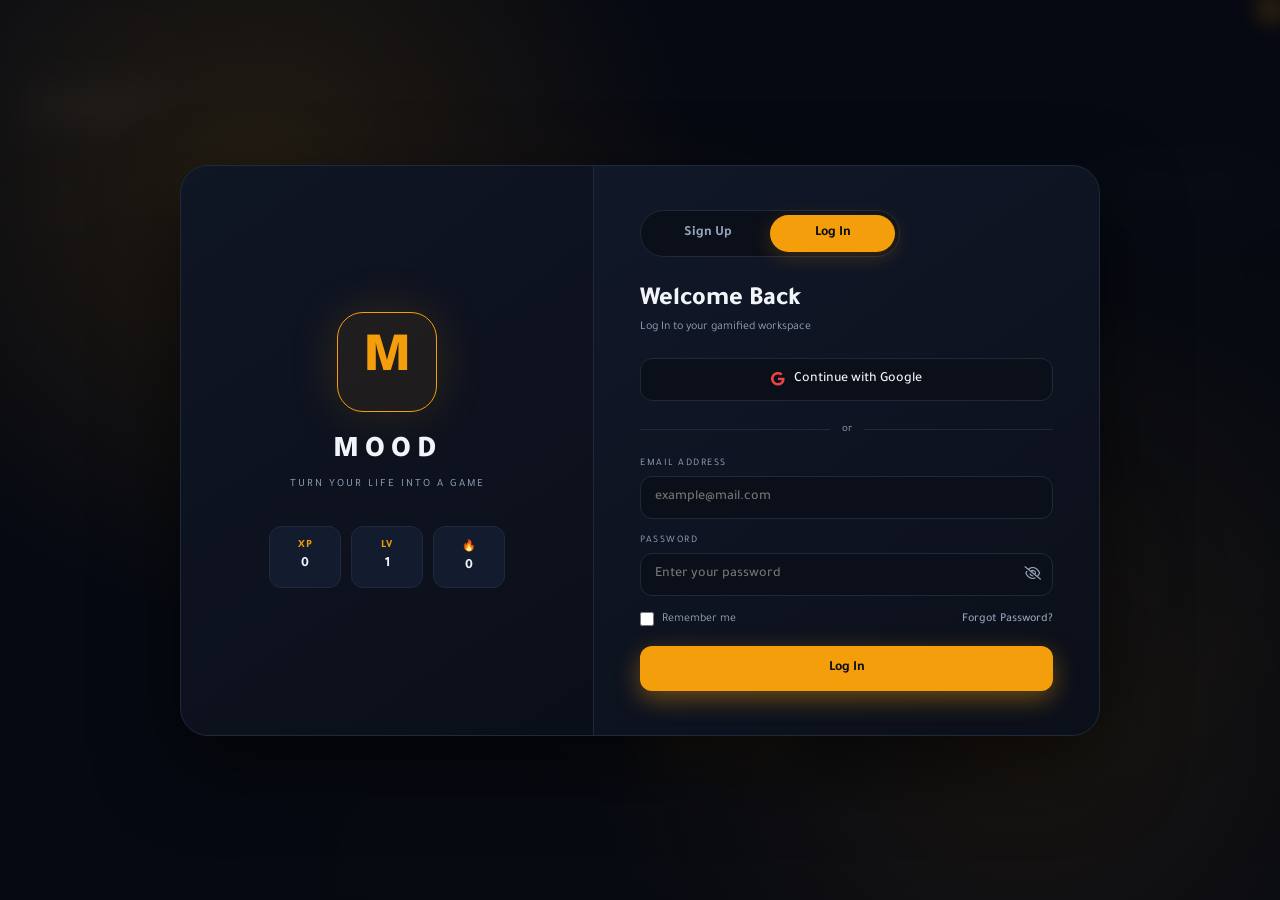
==== commit a0c84712: "Add files via upload" ====
--- a/index.html
+++ b/index.html
@@ -1,19 +1,1981 @@
-<!doctype html>
-<html lang="ar" dir="rtl">
-  <head>
-    <meta charset="UTF-8" />
-    <link rel="icon" type="image/svg+xml" href="/vite.svg" />
-    <meta name="viewport" content="width=device-width, initial-scale=1.0" />
-    <link rel="preconnect" href="https://fonts.googleapis.com" />
-    <link rel="preconnect" href="https://fonts.gstatic.com" crossorigin />
-    <link href="https://fonts.googleapis.com/css2?family=Tajawal:wght@400;500;700;900&display=swap" rel="stylesheet" />
-    <title>حياتي RPG — حول حياتك إلى لعبة</title>
-    <meta property="og:image" content="https://bolt.new/static/og_default.png" />
-    <meta name="twitter:card" content="summary_large_image" />
-    <meta name="twitter:image" content="https://bolt.new/static/og_default.png" />
-  </head>
-  <body>
-    <div id="root"></div>
-    <script type="module" src="/src/main.tsx"></script>
-  </body>
-</html>
+<!DOCTYPE html>
+<html lang="ar" dir="rtl" data-theme="gold">
+<head>
+    <meta charset="UTF-8">
+    <meta name="viewport" content="width=device-width, initial-scale=1.0">
+    <title>MOOD - النظام الشامل المتكامل لإدارة الحياة والإنتاجية</title>
+    
+    <!-- SEO Meta Tags -->
+    <meta name="description" content="MOOD - تطبيق شامل لمتابعة العادات، إدارة الصحة، الإنتاجية، وتحفيز الألعاب (Gamification) لتنظيم حياتك اليومية وتحقيق أهدافك بكفاءة عالية.">
+    
+    <link rel="icon" href="data:image/svg+xml,%3Csvg xmlns='http://www.w3.org/2000/svg' viewBox='0 0 100 100'%3E%3Crect width='100' height='100' rx='20' fill='%230b0f19'/%3E%3Ctext x='50' y='68' font-size='55' font-weight='900' fill='%23f59e0b' text-anchor='middle' font-family='Arial'%3EM%3C/text%3E%3C/svg%3E">
+    <link rel="preconnect" href="https://fonts.googleapis.com">
+    <link rel="preconnect" href="https://fonts.gstatic.com" crossorigin>
+    <link href="https://fonts.googleapis.com/css2?family=Tajawal:wght@400;500;700;800;900&display=swap" rel="stylesheet">
+    <link href="https://fonts.googleapis.com/css2?family=Poppins:wght@300;400;500;600;700&display=swap" rel="stylesheet">
+    
+    <!-- FontAwesome for Icons -->
+    <link rel="stylesheet" href="https://cdnjs.cloudflare.com/ajax/libs/font-awesome/6.4.0/css/all.min.css">
+    
+    <!-- Tailwind CSS CDN (Preflight disabled to protect existing CSS) -->
+    <script src="https://cdn.tailwindcss.com"></script>
+    <script>
+        tailwind.config = { corePlugins: { preflight: false } }
+    </script>
+    
+    <!-- Firebase SDK (Modular) with User Real Config & Auth -->
+    <script type="module">
+        import { initializeApp } from "https://www.gstatic.com/firebasejs/10.8.0/firebase-app.js";
+        import { getFirestore, collection, doc, setDoc, getDocs, getDoc, deleteDoc } from "https://www.gstatic.com/firebasejs/10.8.0/firebase-firestore.js";
+        import {
+            getAuth, GoogleAuthProvider, signInWithPopup, signInWithRedirect, getRedirectResult,
+            createUserWithEmailAndPassword, signInWithEmailAndPassword, sendPasswordResetEmail,
+            signOut, onAuthStateChanged, updateProfile, deleteUser
+        } from "https://www.gstatic.com/firebasejs/10.8.0/firebase-auth.js";
+        
+        const firebaseConfig = {
+            apiKey: "AIzaSyD4E4qDR4hI9-fvBewrse94ytrg-_6tXkw",
+            authDomain: "mood-65023.firebaseapp.com",
+            projectId: "mood-65023",
+            storageBucket: "mood-65023.firebasestorage.app",
+            messagingSenderId: "534852807934",
+            appId: "1:534852807934:web:4e3d9685bc91a4fbfbc9af",
+            measurementId: "G-PD03M87ZP6"
+        };
+
+        const app = initializeApp(firebaseConfig);
+        const db = getFirestore(app);
+        const auth = getAuth(app);
+
+        window.db = db;
+        window.auth = auth;
+        window.GoogleAuthProvider = GoogleAuthProvider;
+        window.signInWithPopup = signInWithPopup;
+        window.signInWithRedirect = signInWithRedirect;
+        window.getRedirectResult = getRedirectResult;
+        window.createUserWithEmailAndPassword = createUserWithEmailAndPassword;
+        window.signInWithEmailAndPassword = signInWithEmailAndPassword;
+        window.sendPasswordResetEmail = sendPasswordResetEmail;
+        window.firebaseSignOut = signOut;
+        window.onAuthStateChanged = onAuthStateChanged;
+        window.updateFirebaseProfile = updateProfile;
+        window.deleteFirebaseUser = deleteUser;
+        window.firebaseFirestore = { collection, doc, setDoc, getDocs, getDoc, deleteDoc };
+    </script>
+
+    <style>
+        :root[data-theme="gold"] { --primary-color: #f59e0b; --primary-hover: #d97706; --accent-glow: rgba(245, 158, 11, 0.4); --badge-bg: rgba(245, 158, 11, 0.1); --circle-bg: radial-gradient(circle, #272115 0%, #0b0f19 80%); --side-logo-border: #f59e0b; --side-logo-shadow: rgba(245, 158, 11, 0.5); }
+        :root[data-theme="blue"] { --primary-color: #0ea5e9; --primary-hover: #0284c7; --accent-glow: rgba(14, 165, 233, 0.4); --badge-bg: rgba(14, 165, 233, 0.1); --circle-bg: radial-gradient(circle, #132238 0%, #0b0f19 80%); --side-logo-border: #00f2fe; --side-logo-shadow: rgba(0, 242, 254, 0.5); }
+        :root[data-theme="emerald"] { --primary-color: #10b981; --primary-hover: #059669; --accent-glow: rgba(16, 185, 129, 0.4); --badge-bg: rgba(16, 185, 129, 0.1); --circle-bg: radial-gradient(circle, #133827 0%, #0b0f19 80%); --side-logo-border: #10b981; --side-logo-shadow: rgba(16, 185, 129, 0.5); }
+        :root[data-theme="purple"] { --primary-color: #a855f7; --primary-hover: #9333ea; --accent-glow: rgba(168, 85, 247, 0.4); --badge-bg: rgba(168, 85, 247, 0.1); --circle-bg: radial-gradient(circle, #2a1b3d 0%, #0b0f19 80%); --side-logo-border: #a855f7; --side-logo-shadow: rgba(168, 85, 247, 0.5); }
+        :root[data-theme="rose"] { --primary-color: #f43f5e; --primary-hover: #e11d48; --accent-glow: rgba(244, 63, 94, 0.4); --badge-bg: rgba(244, 63, 94, 0.1); --circle-bg: radial-gradient(circle, #3d1b24 0%, #0b0f19 80%); --side-logo-border: #f43f5e; --side-logo-shadow: rgba(244, 63, 94, 0.5); }
+        :root[data-theme="cyberpunk"] { --primary-color: #00f2fe; --primary-hover: #4facfe; --accent-glow: rgba(0, 242, 254, 0.5); --badge-bg: rgba(0, 242, 254, 0.15); --circle-bg: radial-gradient(circle, #0f2027 0%, #0b0f19 80%); --side-logo-border: #00f2fe; --side-logo-shadow: rgba(0, 242, 254, 0.7); }
+        :root[data-theme="forest"] { --primary-color: #22c55e; --primary-hover: #16a34a; --accent-glow: rgba(34, 197, 94, 0.4); --badge-bg: rgba(34, 197, 94, 0.1); --circle-bg: radial-gradient(circle, #14271c 0%, #0b0f19 80%); --side-logo-border: #22c55e; --side-logo-shadow: rgba(34, 197, 94, 0.5); }
+
+        :root { --bg-color: #0b0f19; --card-bg: #131b2e; --text-color: #f1f5f9; --text-muted: #94a3b8; --border-color: #1e293b; --danger-color: #ef4444; --success-color: #22c55e; }
+
+        * { box-sizing: border-box; margin: 0; padding: 0; font-family: 'Tajawal', 'Segoe UI', Tahoma, Geneva, Verdana, sans-serif; }
+        ::-webkit-scrollbar { width: 8px; height: 8px; }
+        ::-webkit-scrollbar-track { background: var(--bg-color); }
+        ::-webkit-scrollbar-thumb { background: var(--border-color); border-radius: 10px; }
+        ::-webkit-scrollbar-thumb:hover { background: var(--primary-color); }
+        input:focus, textarea:focus, select:focus { border-color: var(--primary-color) !important; box-shadow: 0 0 0 3px var(--accent-glow); outline: none; }
+        
+        body { background: var(--bg-color); color: var(--text-color); min-height: 100vh; display: flex; flex-direction: column; transition: background 0.3s ease; overflow-x: hidden; }
+        .background-effects { position: fixed; top: 0; left: 0; width: 100%; height: 100%; overflow: hidden; z-index: -1; }
+        .background-effects span { position: absolute; display: block; width: 500px; height: 500px; border-radius: 50%; background: var(--accent-glow); filter: blur(120px); animation: float 15s infinite alternate; opacity: .25; }
+        .background-effects span:nth-child(1) { top: -200px; left: -100px; }
+        .background-effects span:nth-child(2) { top: 20%; right: -150px; }
+        .background-effects span:nth-child(3) { bottom: -250px; left: 20%; }
+        @keyframes float { from { transform: translateY(-40px) scale(1); } to { transform: translateY(40px) scale(1.2); } }
+
+        #loading-screen { position: fixed; top: 0; left: 0; width: 100%; height: 100%; background: #070a12; z-index: 999999; display: flex; flex-direction: column; justify-content: center; align-items: center; transition: opacity 0.4s ease; }
+        .loading-logo { width: 80px; height: 80px; border-radius: 20px; object-fit: cover; box-shadow: 0 0 30px var(--accent-glow); animation: pulseLogo 1.2s infinite alternate; margin-bottom: 20px; border: 2px solid var(--primary-color); }
+        @keyframes pulseLogo { from { transform: scale(1); opacity: 0.8; } to { transform: scale(1.1); opacity: 1; } }
+        .loading-bar-container { width: 250px; height: 6px; background: #1e293b; border-radius: 3px; overflow: hidden; }
+        .loading-bar-fill { width: 0%; height: 100%; background: var(--primary-color); transition: width 0.15s linear; }
+
+        .glow { position: fixed; width: 18px; height: 18px; border-radius: 50%; background: var(--primary-color); pointer-events: none; filter: blur(12px); opacity: .5; z-index: 99999; transition: transform 0.1s ease; }
+        #toast { position: fixed; bottom: 30px; left: 50%; transform: translateX(-50%) translateY(100px); padding: 16px 28px; background: #131b2e; border: 1px solid var(--primary-color); border-radius: 12px; opacity: 0; transition: all 0.3s cubic-bezier(0.68, -0.55, 0.265, 1.55); z-index: 99999; box-shadow: 0 10px 30px rgba(0,0,0,0.6); font-weight: bold; display: flex; align-items: center; gap: 12px; }
+        #toast.show { opacity: 1; transform: translateX(-50%) translateY(0); }
+
+        #auth-modal { position: fixed; top: 0; left: 0; width: 100%; height: 100%; background: rgba(7, 10, 18, 0.95); display: flex; justify-content: center; align-items: center; z-index: 10000; backdrop-filter: blur(15px); }
+        #profile-modal { position: fixed; top: 0; left: 0; width: 100%; height: 100%; background: rgba(7, 10, 18, 0.85); display: none; justify-content: center; align-items: center; z-index: 11000; backdrop-filter: blur(10px); }
+        .profile-card { background: var(--card-bg); padding: 30px; border-radius: 20px; width: 100%; max-width: 480px; border: 1px solid var(--border-color); text-align: center; box-shadow: 0 20px 40px rgba(0,0,0,0.5); position: relative; max-height: 90vh; overflow-y: auto; }
+        .close-modal { position: absolute; top: 15px; left: 15px; background: none; border: none; color: var(--text-muted); font-size: 20px; cursor: pointer; }
+        .profile-avatar-container { position: relative; width: 90px; height: 90px; margin: 0 auto 15px auto; }
+        .profile-avatar { width: 100%; height: 100%; border-radius: 50%; object-fit: cover; border: 3px solid #f59e0b; background: var(--bg-color); }
+        .avatar-upload-label { position: absolute; bottom: 0; right: 0; background: var(--primary-color); color: #0b0f19; width: 28px; height: 28px; border-radius: 50%; display: flex; align-items: center; justify-content: center; cursor: pointer; font-size: 14px; }
+
+        header { display: flex; justify-content: space-between; align-items: center; padding: 15px 40px; border-bottom: 1px solid var(--border-color); background: rgba(19, 27, 46, 0.85); backdrop-filter: blur(15px); position: sticky; top: 0; z-index: 999; flex-wrap: wrap; gap: 15px; }
+        .logo-area { display: flex; align-items: center; gap: 12px; }
+        .side-logo-m { width: 44px; height: 44px; background: linear-gradient(135deg, #131b2e 0%, #0b0f19 100%); border: 2px solid var(--side-logo-border); color: white; font-size: 22px; font-weight: 900; display: flex; justify-content: center; align-items: center; border-radius: 50%; box-shadow: 0 0 15px var(--side-logo-shadow); }
+        .logo-text { font-size: 22px; font-weight: bold; color: white; letter-spacing: 1px; }
+        nav ul { display: flex; list-style: none; gap: 12px; flex-wrap: wrap; }
+        nav ul li a { text-decoration: none; color: var(--text-muted); font-weight: 500; cursor: pointer; transition: color 0.2s; font-size: 14px; padding: 6px 10px; border-radius: 8px; }
+        nav ul li a:hover, nav ul li a.active { color: var(--primary-color); background: var(--badge-bg); }
+        .user-panel { display: flex; align-items: center; gap: 12px; }
+        .coin-badge, .streak-badge, .level-badge { background: var(--bg-color); border: 1px solid var(--border-color); padding: 6px 12px; border-radius: 20px; font-size: 13px; font-weight: bold; display: flex; align-items: center; gap: 6px; }
+        .header-profile-circle { width: 40px; height: 40px; border-radius: 50%; border: 2px solid #f59e0b; cursor: pointer; overflow: hidden; display: flex; align-items: center; justify-content: center; background: var(--card-bg); }
+        .header-profile-circle img { width: 100%; height: 100%; object-fit: cover; }
+        
+        main { flex: 1; padding: 30px; max-width: 1350px; margin: 0 auto; width: 100%; display: flex; justify-content: center; align-items: center; }
+        .page-section { display: none; width: 100%; }
+        .page-section.active-section { display: block; animation: fadeIn 0.4s ease; }
+        @keyframes fadeIn { from { opacity: 0; transform: translateY(15px); } to { opacity: 1; transform: none; } }
+        
+        .card-box { background: var(--card-bg); padding: 25px; border-radius: 20px; border: 1px solid var(--border-color); margin-bottom: 25px; backdrop-filter: blur(16px); box-shadow: 0 10px 30px rgba(0,0,0,0.3); transition: transform 0.3s ease, box-shadow 0.3s ease, border-color 0.3s ease; }
+        .card-box:hover { transform: translateY(-3px); border-color: var(--primary-color); box-shadow: 0 0 25px var(--accent-glow), 0 20px 40px rgba(0,0,0,0.4); }
+        .card-box h2 { margin-bottom: 20px; color: var(--primary-color); font-size: 22px; display: flex; align-items: center; gap: 10px; }
+        
+        .calendar-day { background: var(--bg-color); border: 1px solid var(--border-color); border-radius: 10px; padding: 14px 0; text-align: center; cursor: pointer; font-size: 14px; transition: 0.2s; user-select: none; }
+        .calendar-day:hover:not(.disabled) { border-color: var(--primary-color); }
+        .calendar-day.empty { background: transparent; border: none; cursor: default; }
+        .calendar-day.today { border-color: var(--primary-color); box-shadow: 0 0 12px var(--accent-glow); }
+        .calendar-day.disabled { opacity: 0.4; cursor: not-allowed; }
+        
+        .hero-container { display: flex; flex-direction: row; justify-content: space-between; align-items: center; width: 100%; max-width: 1200px; margin: 0 auto; gap: 60px; padding: 40px 0; }
+        @media(max-width: 968px) { .hero-container { flex-direction: column; text-align: center; gap: 40px; } .hero-right-text { text-align: center !important; } header { padding: 10px 15px; } }
+        .big-glowing-circle { width: 380px; height: 380px; background: var(--circle-bg); border: 3px solid var(--accent-glow); border-radius: 50%; box-shadow: 0 0 70px var(--accent-glow), inset 0 0 40px var(--accent-glow); display: flex; flex-direction: column; justify-content: center; align-items: center; margin: 0 auto; }
+        .circle-logo-m { font-size: 96px; font-weight: 900; color: var(--primary-color); text-shadow: 0 0 30px var(--accent-glow); line-height: 1; margin-bottom: 10px; }
+        .btn-primary { padding: 14px 30px; background: var(--primary-color); color: #0b0f19; border: none; border-radius: 12px; font-weight: bold; font-size: 1.1rem; cursor: pointer; transition: 0.2s; box-shadow: 0 8px 25px var(--accent-glow); }
+        .btn-primary:hover { background: var(--primary-hover); color: white; transform: translateY(-2px); }
+        
+        .grid-2 { display: grid; grid-template-columns: 1fr 1fr; gap: 20px; width: 100%; }
+        @media(max-width: 768px) { .grid-2 { grid-template-columns: 1fr; } }
+        
+        .habit-item, .task-item { display: flex; justify-content: space-between; align-items: center; padding: 14px 18px; background: var(--bg-color); border: 1px solid var(--border-color); border-radius: 12px; margin-bottom: 12px; gap: 10px; transition: border-color 0.2s ease; }
+        .habit-item:hover, .task-item:hover { border-color: var(--primary-color); }
+        
+        .pomodoro-container { text-align: center; padding: 20px; }
+        .pomodoro-timer { font-size: 56px; font-weight: 900; color: var(--primary-color); margin: 20px 0; text-shadow: 0 0 20px var(--accent-glow); }
+        .tracker-grid { display: grid; grid-template-columns: 1fr; gap: 20px; }
+        .tracker-card { background: var(--bg-color); border: 1px solid var(--border-color); padding: 20px; border-radius: 16px; text-align: center; }
+        
+        .store-tabs { display: flex; gap: 10px; margin-bottom: 20px; flex-wrap: wrap; }
+        .store-tab-btn { background: var(--bg-color); border: 1px solid var(--border-color); color: var(--text-muted); padding: 10px 20px; border-radius: 10px; cursor: pointer; font-weight: bold; transition: 0.2s; }
+        .store-tab-btn.active { background: var(--primary-color); color: #0b0f19; border-color: var(--primary-color); box-shadow: 0 0 15px var(--accent-glow); }
+        .store-section-content { display: none; }
+        .store-section-content.active { display: grid; grid-template-columns: repeat(auto-fit, minmax(180px, 1fr)); gap: 15px; animation: fadeIn 0.3s ease; }
+        
+        .themes-grid, .achievements-grid, .frames-grid, .boosters-grid, .rewards-grid { display: grid; grid-template-columns: repeat(auto-fit, minmax(180px, 1fr)); gap: 15px; }
+        .theme-shop-card, .achievement-card, .frame-shop-card, .booster-shop-card, .reward-shop-card { background: var(--bg-color); border: 1px solid var(--border-color); padding: 20px; border-radius: 14px; text-align: center; }
+        .achievement-card.locked { opacity: 0.5; filter: grayscale(1); }
+        .theme-shop-card, .booster-shop-card, .frame-shop-card, .reward-shop-card { transition: transform 0.2s ease, border-color 0.2s ease, box-shadow 0.2s ease; position: relative; }
+        .theme-shop-card:hover, .booster-shop-card:hover, .frame-shop-card:hover, .reward-shop-card:hover { transform: translateY(-3px); border-color: var(--primary-color); box-shadow: 0 10px 25px rgba(0,0,0,0.35); }
+        .theme-shop-card.active-store-item { border-color: var(--primary-color); box-shadow: 0 0 20px var(--accent-glow); }
+        .store-swatch { width: 38px; height: 38px; border-radius: 50%; margin: 0 auto 12px; border: 2px solid rgba(255,255,255,0.15); }
+        .store-badge { position: absolute; top: 10px; left: 10px; background: var(--primary-color); color: #0b0f19; font-size: 10px; font-weight: 800; padding: 3px 9px; border-radius: 999px; letter-spacing: 0.5px; }
+        .booster-icon { font-size: 30px; margin-bottom: 8px; }
+        .store-owned-count { font-size: 11px; color: var(--primary-color); font-weight: 700; margin-bottom: 10px; }
+        .theme-shop-card button:disabled { opacity: 0.6; cursor: default; box-shadow: none; }
+        .store-action-row { display:flex; align-items:center; justify-content:center; gap:8px; flex-wrap:wrap; margin-top:10px; }
+        .store-use-btn { padding:5px 9px !important; font-size:11px !important; border-radius:8px !important; min-width:52px; box-shadow:none !important; }
+        .store-use-btn:disabled { opacity:.45; cursor:not-allowed; }
+        .store-owned-count { min-height:14px; }
+        .auth-message { display:none; margin:0 0 16px; padding:10px 12px; border-radius:10px; font-size:12px; line-height:1.5; border:1px solid var(--border-color); background:var(--bg-color); color:var(--text-muted); }
+        .auth-message.show { display:block; }
+        .auth-message[data-type="error"] { color: #fca5a5; border-color: rgba(239,68,68,.35); }
+        .auth-message[data-type="success"] { color: #86efac; border-color: rgba(34,197,94,.35); }
+
+        /* =====================================================
+           MOOD AUTH — SAME DESIGN SYSTEM AS THE MAIN WEBSITE
+           ===================================================== */
+        #auth-modal {
+            position: fixed;
+            inset: 0;
+            z-index: 10000;
+            display: flex;
+            align-items: center;
+            justify-content: center;
+            background:
+                radial-gradient(circle at 20% 20%, color-mix(in srgb, var(--primary-color) 12%, transparent), transparent 35%),
+                radial-gradient(circle at 80% 80%, color-mix(in srgb, var(--primary-color) 8%, transparent), transparent 35%),
+                rgba(7, 10, 18, 0.96);
+            backdrop-filter: blur(18px);
+            font-family: 'Poppins', sans-serif;
+        }
+        #auth-modal::before {
+            content: "";
+            position: absolute;
+            width: 420px;
+            height: 420px;
+            border-radius: 50%;
+            background: var(--primary-color);
+            opacity: 0.06;
+            filter: blur(100px);
+            pointer-events: none;
+        }
+        #auth-modal .auth-card {
+            position: relative;
+            width: min(920px, calc(100% - 30px));
+            min-height: 560px;
+            display: grid;
+            grid-template-columns: 0.9fr 1.1fr;
+            overflow: hidden;
+            background: linear-gradient(145deg, rgba(19, 27, 46, 0.98), rgba(11, 15, 25, 0.98));
+            border: 1px solid var(--border-color);
+            border-radius: 28px;
+            box-shadow: 0 30px 80px rgba(0,0,0,0.55);
+            margin: 20px;
+        }
+        @media (max-width: 768px) {
+            #auth-modal .auth-card { grid-template-columns: 1fr; min-height: auto; }
+            #auth-modal .auth-brand-panel { display: none; }
+        }
+
+        .auth-brand-panel { position: relative; background: rgba(0,0,0,0.2); border-right: 1px solid var(--border-color); }
+        .auth-brand-content { height: 100%; display: flex; flex-direction: column; align-items: center; justify-content: center; text-align: center; padding: 40px; }
+        .auth-brand-logo { width: 100px; height: 100px; display: flex; align-items: center; justify-content: center; border-radius: 26px; font-size: 56px; font-weight: 900; color: var(--primary-color); border: 1px solid var(--primary-color); background: color-mix(in srgb, var(--primary-color) 7%, transparent); box-shadow: 0 0 50px color-mix(in srgb, var(--primary-color) 15%, transparent); margin-bottom: 22px; }
+        .auth-brand-title { font-size: 30px; font-weight: 900; letter-spacing: 6px; color: var(--text-color); }
+        .auth-brand-subtitle { margin-top: 8px; color: var(--text-muted); font-size: 11px; letter-spacing: 2px; }
+        .auth-mini-stats { display: flex; gap: 10px; margin-top: 35px; }
+        .auth-mini-stats div { width: 72px; padding: 12px 5px; border-radius: 12px; background: var(--card-bg); border: 1px solid var(--border-color); display: flex; flex-direction: column; align-items: center; gap: 4px; }
+        .auth-mini-stats strong { color: var(--primary-color); font-size: 11px; letter-spacing: 1px; }
+        .auth-mini-stats span { color: var(--text-color); font-weight: 700; font-size: 14px; }
+
+        .auth-form-panel { padding: 44px 46px; display: flex; flex-direction: column; justify-content: center; overflow-y: auto; }
+        .auth-tabs { display: flex; background: var(--bg-color); border: 1px solid var(--border-color); padding: 4px; border-radius: 999px; margin-bottom: 28px; max-width: 260px; }
+        .auth-tab { width: 50%; padding: 10px 18px; border: none; border-radius: 999px; background: transparent; color: var(--text-muted); font-size: 14px; font-weight: 600; cursor: pointer; transition: 0.25s ease; }
+        .auth-tab.active { background: var(--primary-color); color: #080b12; box-shadow: 0 5px 20px color-mix(in srgb, var(--primary-color) 20%, transparent); }
+
+        .auth-form-title { font-size: 26px; font-weight: 800; color: var(--text-color); margin: 0 0 4px 0; }
+        .auth-form-subtitle { font-size: 12px; color: var(--text-muted); margin: 0 0 24px 0; }
+
+        .auth-google-btn { width: 100%; display: flex; align-items: center; justify-content: center; gap: 10px; padding: 12px; border: 1px solid var(--border-color); border-radius: 12px; background: var(--bg-color); color: var(--text-color); font-size: 14px; font-weight: 500; cursor: pointer; transition: 0.2s; margin-bottom: 22px; }
+        .auth-google-btn:hover { border-color: var(--primary-color); }
+
+        .auth-divider { display: flex; align-items: center; gap: 12px; margin-bottom: 22px; }
+        .auth-divider span:not(#dividerText) { flex: 1; height: 1px; background: var(--border-color); }
+        #dividerText { color: var(--text-muted); font-size: 11px; }
+
+        .auth-field { margin-bottom: 16px; }
+        .auth-label { display: block; font-size: 10px; text-transform: uppercase; letter-spacing: 1.5px; color: var(--text-muted); margin-bottom: 6px; }
+        .auth-input { width: 100%; padding: 12px 14px; font-size: 14px; background: var(--bg-color); border: 1px solid var(--border-color); border-radius: 12px; color: var(--text-color); font-weight: 500; transition: 0.2s; }
+        .auth-input:focus { border-color: var(--primary-color) !important; box-shadow: 0 0 0 3px var(--accent-glow); outline: none; }
+        .auth-hint { color: var(--text-muted); font-size: 11px; display: none; margin-top: 4px; }
+        .auth-password-wrap { position: relative; }
+        .auth-password-wrap .auth-input { padding-right: 40px; }
+        .auth-eye-btn { position: absolute; top: 0; bottom: 0; right: 0; display: flex; align-items: center; padding: 0 12px; background: transparent; border: none; color: var(--text-muted); cursor: pointer; }
+        .auth-eye-btn:hover { color: var(--text-color); }
+
+        .auth-row { display: flex; align-items: center; justify-content: space-between; font-size: 12px; margin-bottom: 20px; }
+        .auth-remember { display: flex; align-items: center; gap: 8px; color: var(--text-muted); cursor: pointer; }
+        .auth-remember input { width: 14px; height: 14px; margin: 0; accent-color: var(--primary-color); }
+        .auth-link-btn { background: transparent; border: none; padding: 0; color: var(--text-muted); font-weight: 500; font-size: 12px; cursor: pointer; }
+        .auth-link-btn:hover { color: var(--primary-color); }
+
+        .auth-submit-btn { width: 100%; padding: 14px; border-radius: 12px; border: none; background: var(--primary-color); color: #0b0f19; font-weight: 700; font-size: 14px; cursor: pointer; transition: 0.2s; box-shadow: 0 8px 25px var(--accent-glow); }
+        .auth-submit-btn:hover { background: var(--primary-hover); }
+    </style>
+</head>
+<body>
+
+    <div id="loading-screen">
+        <img src="https://i.pinimg.com/1200x/32/d0/8e/32d08e697fd30cea7a74b80684fb7eb1.jpg" alt="MOOD Logo" class="loading-logo">
+        <div class="loading-bar-container">
+            <div id="loading-bar-fill" class="loading-bar-fill"></div>
+        </div>
+        <p style="color: var(--text-muted); margin-top: 15px; font-size: 14px;">جاري تحميل النظام والبيانات...</p>
+    </div>
+
+    <div class="background-effects">
+        <span></span><span></span><span></span>
+    </div>
+
+    <div class="glow"></div>
+
+    <div id="toast">
+        <span id="toast-icon">✨</span>
+        <span id="toast-msg">رسالة إشعار</span>
+    </div>
+
+    <!-- نافذة تسجيل الدخول (نفس هوية الموقع الداكنة + Gamification) -->
+    <div id="auth-modal" dir="ltr">
+        <div id="mainCard" class="auth-card">
+
+            <div class="auth-brand-panel">
+                <div class="auth-brand-content">
+                    <div class="auth-brand-logo">M</div>
+                    <div class="auth-brand-title">MOOD</div>
+                    <p class="auth-brand-subtitle">TURN YOUR LIFE INTO A GAME</p>
+                    <div class="auth-mini-stats">
+                        <div><strong>XP</strong><span>0</span></div>
+                        <div><strong>LV</strong><span>1</span></div>
+                        <div><strong>🔥</strong><span>0</span></div>
+                    </div>
+                </div>
+            </div>
+
+            <div class="auth-form-panel">
+                <div id="tabContainer" class="auth-tabs">
+                    <button id="signupTab" onclick="toggleAuthMode(true)" class="auth-tab">Sign Up</button>
+                    <button id="loginTab" onclick="toggleAuthMode(false)" class="auth-tab active">Log In</button>
+                </div>
+
+                <h2 id="formTitle" class="auth-form-title">Welcome Back</h2>
+                <p id="formSubtitle" class="auth-form-subtitle">Log In to your gamified workspace</p>
+
+                <button type="button" onclick="handleGoogleSignIn()" id="googleBtn" class="auth-google-btn">
+                    <i class="fa-brands fa-google" style="color:#ef4444;"></i>
+                    Continue with Google
+                </button>
+
+                <div class="auth-divider">
+                    <span id="dividerLine1"></span>
+                    <span id="dividerText">or</span>
+                    <span id="dividerLine2"></span>
+                </div>
+
+                <div id="authMessage" class="auth-message"></div>
+
+                <form id="auth-form" onsubmit="handleAuth(event)">
+
+                    <div id="nameFieldContainer" class="auth-field" style="display: none;">
+                        <label id="nameLabel" class="auth-label">Username</label>
+                        <input type="text" id="auth-name" placeholder="John Doe" class="auth-input">
+                    </div>
+
+                    <div class="auth-field">
+                        <label id="emailLabel" class="auth-label">Email Address</label>
+                        <input type="email" id="auth-email" required placeholder="example@mail.com" class="auth-input">
+                    </div>
+
+                    <div class="auth-field">
+                        <label id="passwordLabel" class="auth-label">Password</label>
+                        <div class="auth-password-wrap">
+                            <input type="password" id="auth-pass" required placeholder="Enter your password" class="auth-input">
+                            <button type="button" onclick="togglePasswordVisibility()" class="auth-eye-btn">
+                                <i id="eyeIcon" class="fa-regular fa-eye-slash"></i>
+                            </button>
+                        </div>
+                        <small id="password-hint" class="auth-hint">Password must be at least 6 characters</small>
+                    </div>
+
+                    <div class="auth-row">
+                        <label id="rememberLabel" class="auth-remember">
+                            <input type="checkbox" id="rememberMe">
+                            Remember me
+                        </label>
+                        <button type="button" onclick="openForgotModal()" id="forgotPasswordBtn" class="auth-link-btn">Forgot Password?</button>
+                    </div>
+
+                    <button type="submit" id="auth-btn" class="auth-submit-btn">
+                        Log In
+                    </button>
+                </form>
+            </div>
+        </div>
+    </div>
+
+    <!-- نافذة استعادة كلمة المرور -->
+    <div id="forgotModal" class="hidden fixed inset-0 bg-black/50 flex items-center justify-center p-4 z-[10500] backdrop-blur-sm" dir="ltr" style="font-family: 'Poppins', sans-serif;">
+        <div style="background:var(--card-bg); color:var(--text-color); border:1px solid var(--border-color); padding:24px; border-radius:20px; width:100%; max-width:390px; box-shadow:0 20px 60px rgba(0,0,0,.55);">
+            <h3 class="text-lg font-bold mb-2 m-0" style="color:var(--text-color);">Reset Password</h3>
+            <p class="text-xs mb-4 m-0" style="color:var(--text-muted);">Enter your email and we'll send you a link to reset your password.</p>
+            <div id="resetMessage" class="auth-message"></div>
+            <input type="email" id="resetEmail" placeholder="example@mail.com" class="w-full px-4 py-3 text-sm border border-gray-200 rounded-xl mb-4 outline-none focus:ring-2 focus:ring-sky-100 m-0 text-black">
+            <div class="flex gap-2">
+                <button onclick="closeForgotModal()" class="flex-1 py-2.5 text-sm text-gray-500 hover:bg-gray-100 rounded-xl transition border-none cursor-pointer bg-transparent">Cancel</button>
+                <button onclick="sendReset()" class="flex-1 py-2.5 text-sm bg-black text-white rounded-xl hover:bg-gray-800 transition border-none cursor-pointer">Send Link</button>
+            </div>
+        </div>
+    </div>
+
+    <!-- نافذة الملف الشخصي (مكان رفع وتغيير الصورة الشخصية بعد التسجيل) -->
+    <div id="profile-modal">
+        <div class="profile-card">
+            <button class="close-modal" onclick="toggleProfileModal(false)">✕</button>
+            <h3 style="color: var(--primary-color); margin-bottom: 20px;">الملف الشخصي وإنجازاتك</h3>
+            
+            <div class="profile-avatar-container" id="profile-modal-avatar-wrapper">
+                <img id="modal-avatar-img" src="" alt="صورة الملف الشخصي" class="profile-avatar">
+                <label for="avatar-file-input" class="avatar-upload-label" title="تغيير الصورة">📷</label>
+                <input type="file" id="avatar-file-input" accept="image/*" style="display: none;" onchange="updateAvatar(event)">
+            </div>
+
+            <h4 id="modal-user-name" style="color: white; margin-bottom: 5px;">مستخدم MOOD</h4>
+            <p id="modal-user-email" style="color: var(--text-muted); font-size: 14px; margin-bottom: 15px;">email@domain.com</p>
+
+            <div style="background: var(--bg-color); padding: 15px; border-radius: 12px; border: 1px solid var(--border-color); margin-bottom: 15px; text-align: right;">
+                <div style="display: flex; justify-content: space-between; margin-bottom: 5px; font-weight: bold;">
+                    <span id="profile-level-text">المستوى 1</span>
+                    <span id="profile-xp-text" style="color: var(--primary-color);">0 / 100 XP</span>
+                </div>
+                <div style="width: 100%; background: var(--border-color); height: 8px; border-radius: 4px; overflow: hidden;">
+                    <div id="profile-xp-fill" style="height: 100%; background: var(--primary-color); width: 0%;"></div>
+                </div>
+            </div>
+
+            <div style="display: grid; grid-template-columns: 1fr 1fr; gap: 10px; margin-bottom: 20px;">
+                <div style="background: var(--bg-color); padding: 12px; border-radius: 10px; border: 1px solid var(--border-color);">
+                    <div style="color: var(--text-muted); font-size: 12px;">Coins المتاحة</div>
+                    <div id="profile-coins" style="font-size: 20px; font-weight: bold; color: var(--primary-color);">0 🪙</div>
+                </div>
+                <div style="background: var(--bg-color); padding: 12px; border-radius: 10px; border: 1px solid var(--border-color);">
+                    <div style="color: var(--text-muted); font-size: 12px;">Streak الحالي</div>
+                    <div id="profile-streak" style="font-size: 20px; font-weight: bold; color: var(--success-color);">0 أيام 🔥</div>
+                </div>
+            </div>
+
+            <div style="display: flex; gap: 10px;">
+                <button class="btn-primary" style="flex: 1; background: #ef4444; color: white;" onclick="deleteAccount()">حذف الحساب</button>
+                <button class="btn-primary" style="flex: 1; background: #334155; color: white;" onclick="logout()">تسجيل الخروج</button>
+            </div>
+        </div>
+    </div>
+
+    <!-- نافذة عرض عادات اليوم -->
+    <div id="day-modal" style="position: fixed; top: 0; left: 0; width: 100%; height: 100%; background: rgba(7, 10, 18, 0.85); display: none; justify-content: center; align-items: center; z-index: 12000; backdrop-filter: blur(10px);">
+        <div class="profile-card" style="max-width: 450px; text-align: right;">
+            <button class="close-modal" onclick="closeDayModal()">✕</button>
+            <h3 id="day-modal-title" style="color: var(--primary-color); margin-bottom: 15px;">عادات اليوم</h3>
+            <div id="day-modal-habits-list" style="max-height: 300px; overflow-y: auto; margin-bottom: 20px;"></div>
+            <button class="btn-primary" style="width: 100%;" onclick="closeDayModal()">إغلاق</button>
+        </div>
+    </div>
+
+    <header>
+        <div class="logo-area">
+            <div class="side-logo-m">M</div>
+            <div class="logo-text">MOOD</div>
+        </div>
+        <nav>
+            <ul>
+                <li><a class="nav-link active" onclick="switchPage('home', event)">الرئيسية</a></li>
+                <li><a class="nav-link" onclick="switchPage('habits', event)">العادات</a></li>
+                <li><a class="nav-link" onclick="switchPage('challenges', event)">تحديات 30 يوماً</a></li>
+                <li><a class="nav-link" onclick="switchPage('health', event)">الصحة والإنتاجية</a></li>
+                <li><a class="nav-link" onclick="switchPage('store', event)">المتجر والإنجازات</a></li>
+                <li><a class="nav-link" onclick="switchPage('community', event)">المجتمع</a></li>
+                <li><a class="nav-link" onclick="switchPage('ai', event)">AI Coach</a></li>
+            </ul>
+        </nav>
+        <div class="user-panel">
+            <div class="level-badge" id="nav-level">⭐ Lv.1</div>
+            <div class="coin-badge" id="nav-coins">🪙 0</div>
+            <div class="streak-badge" id="nav-streak">🔥 0</div>
+            <div class="header-profile-circle" id="header-avatar-wrapper" onclick="toggleProfileModal(true)">
+                <img id="header-avatar-img" alt="صورة الملف الشخصي">
+            </div>
+        </div>
+    </header>
+
+    <main>
+        <section id="home" class="page-section active-section">
+            <div class="hero-container">
+                <div class="hero-right-visual">
+                    <div class="big-glowing-circle">
+                        <div class="circle-logo-m">M</div>
+                        <span style="color: var(--text-muted); font-size: 15px; margin-top: 5px;">النظام الذكي</span>
+                    </div>
+                </div>
+                <div class="hero-left-text" style="flex: 1; text-align: right;">
+                    <span style="color: var(--primary-color); background: var(--badge-bg); padding: 8px 20px; border-radius: 50px; font-size: 1rem; display: inline-block; margin-bottom: 25px; border: 1px solid var(--accent-glow);">أداتك الأولى لتنظيم حياتك والارتقاء بإنتاجيتك</span>
+                    <h1 style="font-size: 4rem; margin-bottom: 25px; line-height: 1.2; font-weight: 800;">ابني مستقبلك،<br>يوماً <span style="color: var(--primary-color);">بيوم.</span></h1>
+                    <p style="color: var(--text-muted); font-size: 1.2rem; line-height: 1.6; margin-bottom: 35px; max-width: 600px;">تطبيق شامل يدمج متابعة العادات، إدارة الصحة، تحليلات الذكاء الاصطناعي، وتحديات الـ 30 يوماً لتعظيم إنجازاتك اليومية.</p>
+                    <button class="btn-primary" onclick="switchPage('habits', event)">ابدأ الآن ←</button>
+                </div>
+            </div>
+        </section>
+
+        <section id="habits" class="page-section">
+            <div class="card-box">
+                <h2>🎯 إدارة العادات (مصفوفة أيزنهاور)</h2>
+                <div style="display: flex; gap: 12px; margin-bottom: 20px; flex-wrap: wrap;">
+                    <input type="text" id="habit-input" placeholder="أدخل عادة جديدة..." style="flex: 1; min-width: 200px; padding: 12px; background: var(--bg-color); border: 1px solid var(--border-color); border-radius: 10px; color: white;">
+                    <select id="habit-category" style="padding: 12px; background: var(--bg-color); border: 1px solid var(--border-color); border-radius: 10px; color: white;">
+                        <option value="q1">🔴 مهم وعاجل</option>
+                        <option value="q2">🟡 مهم وليس عاجل</option>
+                        <option value="q3">🔵 غير مهم ولكن عاجل</option>
+                        <option value="q4">⚪ غير مهم وغير عاجل</option>
+                    </select>
+                    <button class="btn-primary" onclick="addHabit()">إضافة عادة</button>
+                </div>
+                <div class="matrix-grid" style="display: grid; grid-template-columns: repeat(auto-fit, minmax(250px, 1fr)); gap: 15px;">
+                    <div style="background: var(--bg-color); border: 1px solid #ef4444; border-radius: 12px; padding: 15px;">
+                        <h3 style="color: #ef4444; font-size: 16px; margin-bottom: 10px;">مهم وعاجل</h3>
+                        <ul id="habits-q1" style="list-style: none;"></ul>
+                    </div>
+                    <div style="background: var(--bg-color); border: 1px solid #f59e0b; border-radius: 12px; padding: 15px;">
+                        <h3 style="color: #f59e0b; font-size: 16px; margin-bottom: 10px;">مهم وليس عاجل</h3>
+                        <ul id="habits-q2" style="list-style: none;"></ul>
+                    </div>
+                    <div style="background: var(--bg-color); border: 1px solid #3b82f6; border-radius: 12px; padding: 15px;">
+                        <h3 style="color: #3b82f6; font-size: 16px; margin-bottom: 10px;">غير مهم ولكن عاجل</h3>
+                        <ul id="habits-q3" style="list-style: none;"></ul>
+                    </div>
+                    <div style="background: var(--bg-color); border: 1px solid #94a3b8; border-radius: 12px; padding: 15px;">
+                        <h3 style="color: #94a3b8; font-size: 16px; margin-bottom: 10px;">غير مهم وغير عاجل</h3>
+                        <ul id="habits-q4" style="list-style: none;"></ul>
+                    </div>
+                </div>
+            </div>
+
+            <div class="card-box" id="commitment-calendar-card">
+                <div style="display: flex; justify-content: space-between; align-items: center; margin-bottom: 15px; flex-wrap: wrap; gap: 10px;">
+                    <h2 style="margin-bottom: 0;">🗓️ تقويم الالتزام - <span id="calendar-month-year">يوليو 2026</span></h2>
+                    <div style="display: flex; gap: 8px;">
+                        <button class="btn-primary" style="padding: 6px 12px; font-size: 13px; background: #334155; color: white;" onclick="changeMonth(-1)">السابق ←</button>
+                        <button class="btn-primary" style="padding: 6px 12px; font-size: 13px; background: #334155; color: white;" onclick="goToCurrentMonth()">الشهر الحالي</button>
+                        <button class="btn-primary" style="padding: 6px 12px; font-size: 13px; background: #334155; color: white;" onclick="changeMonth(1)">→ التالي</button>
+                    </div>
+                </div>
+                <p style="color: var(--text-muted); font-size: 13px; margin-bottom: 20px;">اضغط على أي يوم لعرض وتعديل العادات المسجلة في ذلك اليوم ✅</p>
+                <div style="display: grid; grid-template-columns: repeat(7, 1fr); gap: 8px; text-align: center; margin-bottom: 10px; font-weight: bold; color: var(--primary-color); font-size: 14px;">
+                    <div>السبت</div><div>الأحد</div><div>الإثنين</div><div>الثلاثاء</div><div>الأربعاء</div><div>الخميس</div><div>الجمعة</div>
+                </div>
+                <div id="calendar-days-grid" style="display: grid; grid-template-columns: repeat(7, 1fr); gap: 8px;"></div>
+            </div>
+        </section>
+
+        <section id="challenges" class="page-section">
+            <div class="card-box">
+                <h2>🚀 تحديات الـ 30 يوماً لبناء العادات المستدامة</h2>
+                <p style="color: var(--text-muted); font-size: 14px; margin-bottom: 20px;">التزم بتحدٍ لمدّة 30 يوماً لترسيخ عاداتك وتحقيق قفزة نوعية في إنتاجيتك ومستواك!</p>
+                <div style="display: flex; gap: 12px; margin-bottom: 20px; flex-wrap: wrap;">
+                    <input type="text" id="challenge-input" placeholder="عنوان التحدي (مثلاً: قراءة 20 صفحة يومياً، الاستيقاظ مبكراً)..." style="flex: 1; min-width: 250px; padding: 12px; background: var(--bg-color); border: 1px solid var(--border-color); border-radius: 10px; color: white;">
+                    <button class="btn-primary" onclick="add30DayChallenge()">بدء التحدي الجديد</button>
+                </div>
+                <div id="challenges-list" style="display: grid; grid-template-columns: repeat(auto-fit, minmax(280px, 1fr)); gap: 15px;"></div>
+            </div>
+        </section>
+
+        <section id="health" class="page-section">
+            <div class="grid-2">
+                <div class="card-box">
+                    <h2>⏱️ مؤقت بومودورو (Pomodoro)</h2>
+                    <div class="pomodoro-container">
+                        <div id="pomo-mode-label" style="color: var(--primary-color); font-weight: bold; margin-bottom: 5px; font-size: 15px;">🎯 جلسة تركيز</div>
+                        <div class="pomodoro-timer" id="pomo-timer">00:25:00</div>
+                        <div style="display: flex; gap: 8px; justify-content: center; align-items: center; flex-wrap: wrap; margin-bottom: 12px;">
+                            <div style="display: flex; flex-direction: column; align-items: center;">
+                                <label style="font-size: 11px; color: var(--text-muted); margin-bottom: 4px;">ساعات</label>
+                                <input type="number" id="pomo-hours-input" min="0" max="23" value="0" style="width: 70px; padding: 8px; text-align: center; background: var(--bg-color); border: 1px solid var(--border-color); border-radius: 10px; color: white;">
+                            </div>
+                            <div style="display: flex; flex-direction: column; align-items: center;">
+                                <label style="font-size: 11px; color: var(--text-muted); margin-bottom: 4px;">دقائق</label>
+                                <input type="number" id="pomo-minutes-input" min="0" max="59" value="25" style="width: 70px; padding: 8px; text-align: center; background: var(--bg-color); border: 1px solid var(--border-color); border-radius: 10px; color: white;">
+                            </div>
+                            <button class="btn-primary" id="pomo-set-btn" style="align-self: flex-end; padding: 9px 14px; font-size: 13px;" onclick="setPomoDuration()">ضبط الوقت</button>
+                        </div>
+                        <div style="display: flex; gap: 10px; justify-content: center; flex-wrap: wrap; margin-bottom: 18px;">
+                            <button class="btn-primary" id="pomo-start-btn" onclick="startPomodoro()">تشغيل</button>
+                            <button class="btn-primary" style="background: #334155; color: white;" onclick="pausePomodoro()">إيقاف مؤقت</button>
+                            <button class="btn-primary" style="background: #334155; color: white;" onclick="resetPomodoro()">إعادة ضبط</button>
+                        </div>
+                    </div>
+                </div>
+
+                <div class="card-box">
+                    <h2>😴 متابعة النوم والصحة</h2>
+                    <div class="tracker-grid">
+                        <div class="tracker-card">
+                            <div style="color: var(--text-muted);">ساعات النوم الفعلية</div>
+                            <h3 id="sleep-count" style="font-size: 32px; color: var(--primary-color); margin: 10px 0;">0 ساعات</h3>
+                            <div style="display: flex; gap: 8px; justify-content: center;">
+                                <input type="number" id="sleep-input" min="0" max="24" step="0.5" placeholder="عدد الساعات" style="width: 120px; padding: 10px; text-align: center; background: var(--bg-color); border: 1px solid var(--border-color); border-radius: 10px; color: white;">
+                                <button class="btn-primary" id="sleep-btn" onclick="logSleep()">تسجيل 😴 (10 نقاط)</button>
+                            </div>
+                            <p id="sleep-lock-msg" style="font-size: 12px; color: var(--text-muted); margin-top: 10px; display: none;">✅ تم تسجيل نومك اليوم. يمكنك التسجيل مجدداً غداً.</p>
+                        </div>
+                    </div>
+                </div>
+            </div>
+        </section>
+
+        <section id="store" class="page-section">
+            <div class="card-box">
+                <h2>🏆 نظام الإنجازات (Achievements)</h2>
+                <div class="achievements-grid" id="achievements-grid"></div>
+            </div>
+
+            <div class="card-box">
+                <h2>🛍️ متجر المكافآت والتخصيص الشامل (MOOD Store)</h2>
+                <div class="store-tabs">
+                    <button class="store-tab-btn active" onclick="switchStoreTab('themes', event)">🎨 الثيمات</button>
+                    <button class="store-tab-btn" onclick="switchStoreTab('frames', event)">🖼️ إطارات البروفايل</button>
+                    <button class="store-tab-btn" onclick="switchStoreTab('boosters', event)">⚡ معززات الإنتاجية</button>
+                    <button class="store-tab-btn" onclick="switchStoreTab('rewards', event)">🎁 مكافآت واقعية</button>
+                                    </div>
+                <div id="store-themes" class="store-section-content active"></div>
+                <div id="store-frames" class="store-section-content"></div>
+                <div id="store-boosters" class="store-section-content"></div>
+                <div id="store-rewards" class="store-section-content"></div>
+            </div>
+        </section>
+
+        <section id="community" class="page-section">
+            <div class="card-box">
+                <h2>🌐 مجتمع MOOD وروابط التواصل</h2>
+                <div style="display: grid; grid-template-columns: repeat(auto-fit, minmax(220px, 1fr)); gap: 15px;">
+                    <a href="https://discord.gg/QRAWXSF6M" target="_blank" style="text-decoration: none;">
+                        <div style="background: var(--bg-color); border: 1px solid var(--border-color); padding: 20px; border-radius: 14px; text-align: center; transition: 0.2s; cursor: pointer;">
+                            <div style="font-size: 32px; margin-bottom: 10px;">💬</div>
+                            <h4 style="color: white; margin-bottom: 5px;">سيرفر الديسكورد</h4>
+                            <p style="font-size: 12px; color: var(--text-muted);">انضم لمجتمع النقاش والفعاليات</p>
+                        </div>
+                    </a>
+                    <a href="https://youtube.com/@moo-d47y?si=c_qASUh8ld4cpbmY" target="_blank" style="text-decoration: none;">
+                        <div style="background: var(--bg-color); border: 1px solid var(--border-color); padding: 20px; border-radius: 14px; text-align: center; transition: 0.2s; cursor: pointer;">
+                            <svg width="32" height="32" viewBox="0 0 24 24" fill="#FF0000" style="margin-bottom: 10px;"><path d="M23.498 6.186a3.016 3.016 0 0 0-2.122-2.136C19.505 3.545 12 3.545 12 3.545s-7.505 0-9.377.505A3.017 3.017 0 0 0 .502 6.186C0 8.07 0 12 0 12s0 3.93.502 5.814a3.016 3.016 0 0 0 2.122 2.136c1.871.505 9.376.505 9.376.505s7.505 0 9.377-.505a3.015 3.015 0 0 0 2.122-2.136C24 15.93 24 12 24 12s0-3.93-.502-5.814zM9.545 15.568V8.432L15.818 12l-6.273 3.568z"/></svg>
+                            <h4 style="color: white; margin-bottom: 5px;">قناة اليوتيوب</h4>
+                            <p style="font-size: 12px; color: var(--text-muted);">شاهد الفيديوهات والشروحات</p>
+                        </div>
+                    </a>
+                </div>
+            </div>
+            <div class="card-box">
+                <h2>🌍 لوحة المتصدّرين (Leaderboard)</h2>
+                <ul id="leaderboard-list" style="list-style: none;"></ul>
+            </div>
+        </section>
+
+        <section id="ai" class="page-section">
+            <div class="card-box" style="display: flex; justify-content: center; align-items: center; min-height: 60vh; padding: 30px;">
+                <div style="text-align: center; width: 100%; max-width: 700px; margin: 0 auto;">
+                    <div style="font-size: 60px; margin-bottom: 15px;">🤖</div>
+                    <h2 style="justify-content: center; width: 100%;">المساعد الذكي (AI Coach) وتحليل الأداء</h2>
+                    <p style="color: var(--text-muted); max-width: 550px; margin: 0 auto 25px auto; line-height: 1.6;">
+                        مساعدك الشخصي المدعوم بالذكاء الاصطناعي لتحليل عاداتك، اقتراح عادات جديدة تتناسب مع أهدافك، وإعطائك نصائح حصرية لزيادة إنتاجيتك.
+                    </p>
+                    <button class="btn-primary" onclick="runAICoach()">تحليل الأداء واقتراح عادات ذكية 💡</button>
+                    <div id="ai-result-box" style="margin-top: 25px; background: var(--bg-color); border: 1px solid var(--border-color); padding: 20px; border-radius: 12px; text-align: right; width: 100%; display: none;"></div>
+                </div>
+            </div>
+        </section>
+    </main>
+
+    <script>
+        const DEFAULT_AVATAR = 'data:image/svg+xml,' + encodeURIComponent('<svg xmlns="http://www.w3.org/2000/svg" viewBox="0 0 100 100"><rect width="100" height="100" fill="#1e293b"/><circle cx="50" cy="38" r="18" fill="#64748b"/><path d="M18 90c0-20 14-34 32-34s32 14 32 34" fill="#64748b"/></svg>');
+        let isRegisterMode = false;
+        let currentUser = null;
+        let currentCalendarDate = new Date();
+
+        // Pomodoro State
+        let pomoTime = 25 * 60;
+        let pomoInterval = null;
+        let isPomoRunning = false;
+        let isWorkMode = true;
+
+        function getLocalDateString(date = new Date()) {
+            const year = date.getFullYear();
+            const month = String(date.getMonth() + 1).padStart(2, '0');
+            const day = String(date.getDate()).padStart(2, '0');
+            return `${year}-${month}-${day}`;
+        }
+
+        function toast(msg, icon = '✨') {
+            const t = document.getElementById("toast");
+            document.getElementById("toast-msg").textContent = msg;
+            document.getElementById("toast-icon").textContent = icon;
+            t.classList.add("show");
+            setTimeout(() => { t.classList.remove("show"); }, 3000);
+        }
+
+        const glow = document.querySelector(".glow");
+        document.addEventListener("mousemove", e => {
+            if(glow) {
+                glow.style.left = e.clientX + "px";
+                glow.style.top = e.clientY + "px";
+            }
+        });
+
+        window.addEventListener('DOMContentLoaded', async () => {
+            let progress = 0;
+            const bar = document.getElementById('loading-bar-fill');
+            const interval = setInterval(() => {
+                progress += 25;
+                if(bar) bar.style.width = progress + '%';
+                if (progress >= 100) {
+                    clearInterval(interval);
+                    const lScreen = document.getElementById('loading-screen');
+                    if(lScreen) {
+                        lScreen.style.opacity = '0';
+                        setTimeout(() => { lScreen.style.display = 'none'; }, 300);
+                    }
+                }
+            }, 80);
+
+            const savedTheme = localStorage.getItem('mood_theme') || 'gold';
+            setTheme(savedTheme);
+            initSession();
+            renderPomoTime();
+        });
+
+        function setTheme(themeName) {
+            document.documentElement.setAttribute('data-theme', themeName);
+            localStorage.setItem('mood_theme', themeName);
+        }
+
+        function toggleAuthMode(forceMode) {
+            if (typeof forceMode !== 'undefined') {
+                isRegisterMode = forceMode;
+            } else {
+                isRegisterMode = !isRegisterMode;
+            }
+
+            const formTitle = document.getElementById('formTitle');
+            const formSubtitle = document.getElementById('formSubtitle');
+            const submitBtn = document.getElementById('auth-btn');
+            const nameContainer = document.getElementById('nameFieldContainer');
+            const forgotPasswordBtn = document.getElementById('forgotPasswordBtn');
+            const passwordHint = document.getElementById('password-hint');
+            
+            const signupTab = document.getElementById('signupTab');
+            const loginTab = document.getElementById('loginTab');
+
+            if (isRegisterMode) {
+                formTitle.textContent = "Create Character";
+                formSubtitle.textContent = "Sign Up to start your journey";
+                submitBtn.textContent = "Sign Up";
+                nameContainer.style.display = "block";
+                forgotPasswordBtn.style.display = "none";
+                passwordHint.style.display = "block";
+                
+                signupTab.classList.add('active');
+                loginTab.classList.remove('active');
+            } else {
+                formTitle.textContent = "Welcome Back";
+                formSubtitle.textContent = "Log In to your gamified workspace";
+                submitBtn.textContent = "Log In";
+                nameContainer.style.display = "none";
+                forgotPasswordBtn.style.display = "block";
+                passwordHint.style.display = "none";
+                
+                loginTab.classList.add('active');
+                signupTab.classList.remove('active');
+            }
+        }
+
+        function togglePasswordVisibility() {
+            const passInput = document.getElementById('auth-pass');
+            const eyeIcon = document.getElementById('eyeIcon');
+            if (passInput.type === 'password') {
+                passInput.type = 'text';
+                eyeIcon.classList.remove('fa-eye-slash');
+                eyeIcon.classList.add('fa-eye');
+            } else {
+                passInput.type = 'password';
+                eyeIcon.classList.remove('fa-eye');
+                eyeIcon.classList.add('fa-eye-slash');
+            }
+        }
+
+        function getAuthErrorMessage(error) {
+            const code = error?.code || '';
+            const messages = {
+                'auth/invalid-email': '❌ البريد الإلكتروني غير صحيح.',
+                'auth/email-already-in-use': '❌ هذا البريد الإلكتروني مستخدم بالفعل. جرّب تسجيل الدخول.',
+                'auth/weak-password': '❌ كلمة المرور ضعيفة. استخدم 6 أحرف على الأقل.',
+                'auth/user-not-found': '❌ لا يوجد حساب بهذا البريد الإلكتروني.',
+                'auth/wrong-password': '❌ كلمة المرور غير صحيحة.',
+                'auth/invalid-credential': '❌ البريد الإلكتروني أو كلمة المرور غير صحيحة.',
+                'auth/too-many-requests': '⏳ تم إجراء محاولات كثيرة. حاول مرة أخرى لاحقاً.',
+                'auth/network-request-failed': '🌐 تعذر الاتصال بخدمة Firebase. تحقق من الإنترنت.',
+                'auth/operation-not-allowed': '⚙️ تسجيل الدخول بالبريد غير مفعّل في Firebase Authentication.',
+                'auth/user-disabled': '🚫 هذا الحساب معطّل.',
+                'auth/popup-closed-by-user': 'تم إغلاق نافذة Google قبل إكمال تسجيل الدخول.'
+            };
+            return messages[code] || `❌ حدث خطأ: ${error?.message || 'خطأ غير معروف'}`;
+        }
+
+        function showAuthMessage(text, type = 'error') {
+            const msg = document.getElementById('authMessage');
+            if (!msg) return;
+            msg.textContent = text;
+            msg.dataset.type = type;
+            msg.classList.add('show');
+        }
+
+        function clearAuthMessage() {
+            const msg = document.getElementById('authMessage');
+            if (!msg) return;
+            msg.textContent = '';
+            msg.classList.remove('show');
+        }
+
+        function openForgotModal() {
+            const modal = document.getElementById('forgotModal');
+            const emailInput = document.getElementById('resetEmail');
+            const msg = document.getElementById('resetMessage');
+            emailInput.value = document.getElementById('auth-email').value.trim();
+            msg.classList.remove('show');
+            msg.textContent = '';
+            modal.classList.remove('hidden');
+            setTimeout(() => emailInput.focus(), 50);
+        }
+
+        function closeForgotModal() {
+            document.getElementById('forgotModal').classList.add('hidden');
+        }
+
+        async function sendReset() {
+            const emailVal = document.getElementById('resetEmail').value.trim().toLowerCase();
+            const msg = document.getElementById('resetMessage');
+            const btn = document.querySelector('#forgotModal button[onclick="sendReset()"]');
+
+            if (!emailVal) {
+                msg.textContent = 'الرجاء إدخال البريد الإلكتروني.';
+                msg.classList.add('show');
+                return;
+            }
+
+            if (!window.auth || !window.sendPasswordResetEmail) {
+                msg.textContent = '❌ Firebase Authentication غير متاح حالياً.';
+                msg.classList.add('show');
+                return;
+            }
+
+            try {
+                if (btn) { btn.disabled = true; btn.textContent = 'Sending...'; }
+                await window.sendPasswordResetEmail(window.auth, emailVal);
+                msg.textContent = '✅ تم إرسال رابط إعادة تعيين كلمة المرور إلى بريدك الإلكتروني. افحص Inbox وSpam.';
+                msg.classList.add('show');
+            } catch (error) {
+                msg.textContent = getAuthErrorMessage(error);
+                msg.classList.add('show');
+            } finally {
+                if (btn) { btn.disabled = false; btn.textContent = 'Send Link'; }
+            }
+        }
+
+        async function processGoogleUser(user) {
+            const email = (user.email || '').toLowerCase();
+            const name = user.displayName || 'مستخدم جوجل';
+            const avatar = user.photoURL || DEFAULT_AVATAR;
+            const todayStr = getLocalDateString();
+
+            let parsed = null;
+            if (window.db && window.firebaseFirestore) {
+                try {
+                    const { doc, getDoc } = window.firebaseFirestore;
+                    const docSnap = await getDoc(doc(window.db, "users", email));
+                    if (docSnap.exists()) parsed = docSnap.data();
+                } catch (e) { console.error(e); }
+            }
+
+            if (!parsed) {
+                const storedUser = localStorage.getItem('mood_user_' + email);
+                if (storedUser) {
+                    try { parsed = JSON.parse(storedUser); } catch (_) {}
+                }
+            }
+
+            if (parsed) {
+                currentUser = { ...parsed, email, name: parsed.name || name, avatar: parsed.avatar || avatar };
+            } else {
+                currentUser = {
+                    email, name, avatar,
+                    xp: 0, level: 1, coins: 50, streak: 1,
+                    habits: [], sleep: 0, dailyHabits: { [todayStr]: [] },
+                    challenges30: [], lastActiveDate: todayStr,
+                    ownedThemes: ['gold'], ownedFrames: ['default'], activeFrame: 'default', boosters: {},
+                    achievements: [{ id: 1, title: 'البداية الطموحة', unlocked: true }]
+                };
+            }
+
+            if (!currentUser.dailyHabits) currentUser.dailyHabits = {};
+            if (!currentUser.challenges30) currentUser.challenges30 = [];
+            if (!currentUser.dailyHabits[todayStr]) currentUser.dailyHabits[todayStr] = [];
+            currentUser.habits = currentUser.dailyHabits[todayStr];
+            currentUser.lastActiveDate = todayStr;
+
+            localStorage.setItem('mood_user_' + email, JSON.stringify(currentUser));
+            setRememberedSession(email);
+            await saveUserData();
+            toast("🎉 تم تسجيل الدخول بحساب جوجل بنجاح!");
+            document.getElementById('auth-modal').style.display = 'none';
+        }
+
+        async function handleGoogleSignIn() {
+            if (!window.auth || !window.GoogleAuthProvider || !window.signInWithPopup) {
+                toast("❌ خدمة مصادقة جوجل غير متوفرة حالياً");
+                return;
+            }
+            clearAuthMessage();
+            try {
+                const provider = new window.GoogleAuthProvider();
+                const result = await window.signInWithPopup(window.auth, provider);
+                if (result && result.user) {
+                    await processGoogleUser(result.user);
+                    initSession();
+                }
+            } catch (error) {
+                console.error(error);
+                showAuthMessage(getAuthErrorMessage(error));
+            }
+        }
+
+        async function handleAuth(event) {
+            event.preventDefault();
+            clearAuthMessage();
+
+            const email = document.getElementById('auth-email').value.trim().toLowerCase();
+            const pass = document.getElementById('auth-pass').value;
+            const name = document.getElementById('auth-name').value.trim();
+            const todayStr = getLocalDateString();
+            const submitBtn = document.getElementById('auth-btn');
+
+            if (!email || !pass) return;
+            if (!window.auth) {
+                showAuthMessage('❌ Firebase Authentication غير متاح.');
+                return;
+            }
+
+            try {
+                submitBtn.disabled = true;
+                submitBtn.textContent = isRegisterMode ? 'Creating...' : 'Logging in...';
+
+                if (isRegisterMode) {
+                    if (pass.length < 6) {
+                        showAuthMessage('❌ كلمة المرور يجب ألا تقل عن 6 أحرف!');
+                        return;
+                    }
+
+                    const credential = await window.createUserWithEmailAndPassword(window.auth, email, pass);
+                    const firebaseUser = credential.user;
+
+                    if (name && window.updateFirebaseProfile) {
+                        await window.updateFirebaseProfile(firebaseUser, { displayName: name });
+                    }
+
+                    const existing = localStorage.getItem('mood_user_' + email);
+                    let oldData = null;
+                    if (existing) {
+                        try { oldData = JSON.parse(existing); } catch (_) {}
+                    }
+
+                    currentUser = {
+                        ...(oldData || {}),
+                        email,
+                        name: name || oldData?.name || 'مستخدم جديد',
+                        avatar: oldData?.avatar || DEFAULT_AVATAR,
+                        xp: oldData?.xp ?? 0,
+                        level: oldData?.level ?? 1,
+                        coins: oldData?.coins ?? 50,
+                        streak: oldData?.streak ?? 1,
+                        habits: oldData?.habits || [],
+                        sleep: oldData?.sleep ?? 0,
+                        dailyHabits: oldData?.dailyHabits || { [todayStr]: [] },
+                        challenges30: oldData?.challenges30 || [],
+                        lastActiveDate: todayStr,
+                        ownedThemes: oldData?.ownedThemes || ['gold'],
+                        ownedFrames: oldData?.ownedFrames || ['default'],
+                        activeFrame: oldData?.activeFrame || 'default',
+                        boosters: oldData?.boosters || {},
+                        achievements: oldData?.achievements || [{ id: 1, title: 'البداية الطموحة', unlocked: true }]
+                    };
+
+                    delete currentUser.pass;
+                    if (!currentUser.dailyHabits[todayStr]) currentUser.dailyHabits[todayStr] = currentUser.habits || [];
+                    currentUser.habits = currentUser.dailyHabits[todayStr];
+
+                    localStorage.setItem('mood_user_' + email, JSON.stringify(currentUser));
+                    setRememberedSession(email);
+                    await saveUserData();
+                    toast("🎉 تم إنشاء الحساب في Firebase بنجاح وإعطاؤك 50 Coin هدية!");
+                } else {
+                    const credential = await window.signInWithEmailAndPassword(window.auth, email, pass);
+                    const firebaseUser = credential.user;
+
+                    let parsed = null;
+                    if (window.db && window.firebaseFirestore) {
+                        try {
+                            const { doc, getDoc } = window.firebaseFirestore;
+                            const docSnap = await getDoc(doc(window.db, "users", email));
+                            if (docSnap.exists()) parsed = docSnap.data();
+                        } catch (e) { console.error(e); }
+                    }
+
+                    if (!parsed) {
+                        const storedUser = localStorage.getItem('mood_user_' + email);
+                        if (storedUser) {
+                            try { parsed = JSON.parse(storedUser); } catch (_) {}
+                        }
+                    }
+
+                    if (!parsed) {
+                        parsed = {
+                            email,
+                            name: firebaseUser.displayName || 'مستخدم MOOD',
+                            avatar: firebaseUser.photoURL || DEFAULT_AVATAR,
+                            xp: 0, level: 1, coins: 50, streak: 1,
+                            habits: [], sleep: 0, dailyHabits: { [todayStr]: [] },
+                            challenges30: [], lastActiveDate: todayStr,
+                            ownedThemes: ['gold'], ownedFrames: ['default'], activeFrame: 'default', boosters: {},
+                            achievements: [{ id: 1, title: 'البداية الطموحة', unlocked: true }]
+                        };
+                    }
+
+                    currentUser = parsed;
+                    currentUser.email = email;
+                    currentUser.name = currentUser.name || firebaseUser.displayName || 'مستخدم MOOD';
+                    currentUser.avatar = currentUser.avatar || firebaseUser.photoURL || DEFAULT_AVATAR;
+                    if (!currentUser.dailyHabits) currentUser.dailyHabits = {};
+                    if (!currentUser.challenges30) currentUser.challenges30 = [];
+                    if (!currentUser.dailyHabits[todayStr]) currentUser.dailyHabits[todayStr] = [];
+                    currentUser.habits = currentUser.dailyHabits[todayStr];
+                    currentUser.lastActiveDate = todayStr;
+                    delete currentUser.pass;
+
+                    localStorage.setItem('mood_user_' + email, JSON.stringify(currentUser));
+                    setRememberedSession(email);
+                    await saveUserData();
+                    toast("✨ أهلاً بك مجدداً في MOOD");
+                }
+
+                document.getElementById('auth-modal').style.display = 'none';
+                updateUI();
+            } catch (error) {
+                console.error(error);
+                showAuthMessage(getAuthErrorMessage(error));
+            } finally {
+                submitBtn.disabled = false;
+                submitBtn.textContent = isRegisterMode ? 'Sign Up' : 'Log In';
+            }
+        }
+
+        async function saveUserData() {
+            if (!currentUser) return;
+            localStorage.setItem('mood_user_' + currentUser.email, JSON.stringify(currentUser));
+            if (window.db && window.firebaseFirestore) {
+                try {
+                    const { doc, setDoc } = window.firebaseFirestore;
+                    await setDoc(doc(window.db, "users", currentUser.email), currentUser);
+                } catch (e) { console.error(e); }
+            }
+        }
+
+        function initSession() {
+            const currentEmail = localStorage.getItem('mood_current_email') || sessionStorage.getItem('mood_current_email');
+            const remember = !!localStorage.getItem('mood_current_email');
+            const rememberBox = document.getElementById('rememberMe');
+            if (rememberBox) rememberBox.checked = remember;
+
+            if (window.onAuthStateChanged && window.auth) {
+                window.onAuthStateChanged(window.auth, async (firebaseUser) => {
+                    if (firebaseUser) {
+                        const email = (firebaseUser.email || '').toLowerCase();
+                        let userData = null;
+
+                        if (window.db && window.firebaseFirestore && email) {
+                            try {
+                                const { doc, getDoc } = window.firebaseFirestore;
+                                const snap = await getDoc(doc(window.db, 'users', email));
+                                if (snap.exists()) userData = snap.data();
+                            } catch (e) { console.error(e); }
+                        }
+
+                        if (!userData) {
+                            const stored = localStorage.getItem('mood_user_' + email);
+                            if (stored) {
+                                try { userData = JSON.parse(stored); } catch (_) {}
+                            }
+                        }
+
+                        if (!userData) {
+                            userData = {
+                                email,
+                                name: firebaseUser.displayName || 'مستخدم MOOD',
+                                avatar: firebaseUser.photoURL || DEFAULT_AVATAR,
+                                xp: 0, level: 1, coins: 50, streak: 1,
+                                habits: [], sleep: 0, dailyHabits: { [getLocalDateString()]: [] },
+                                challenges30: [], lastActiveDate: getLocalDateString(),
+                                ownedThemes: ['gold'], ownedFrames: ['default'], activeFrame: 'default', boosters: {},
+                                achievements: [{ id: 1, title: 'البداية الطموحة', unlocked: true }]
+                            };
+                        }
+
+                        currentUser = userData;
+                        currentUser.email = email;
+                        currentUser.name = currentUser.name || firebaseUser.displayName || 'مستخدم MOOD';
+                        currentUser.avatar = currentUser.avatar || firebaseUser.photoURL || DEFAULT_AVATAR;
+                        if (!currentUser.dailyHabits) currentUser.dailyHabits = {};
+                        if (!currentUser.challenges30) currentUser.challenges30 = [];
+                        const todayStr = getLocalDateString();
+                        if (!currentUser.dailyHabits[todayStr]) currentUser.dailyHabits[todayStr] = currentUser.habits || [];
+                        currentUser.habits = currentUser.dailyHabits[todayStr];
+                        delete currentUser.pass;
+
+                        localStorage.setItem('mood_user_' + email, JSON.stringify(currentUser));
+                        setRememberedSession(email);
+                        document.getElementById('auth-modal').style.display = 'none';
+                        checkDayRollover();
+                        updateUI();
+                    } else {
+                        currentUser = null;
+                        document.getElementById('auth-modal').style.display = 'flex';
+                    }
+                });
+            } else if (currentEmail) {
+                // Fallback only if Firebase Auth has not loaded.
+                const userData = JSON.parse(localStorage.getItem('mood_user_' + currentEmail) || 'null');
+                if (userData) {
+                    currentUser = userData;
+                    document.getElementById('auth-modal').style.display = 'none';
+                    checkDayRollover();
+                    updateUI();
+                } else {
+                    document.getElementById('auth-modal').style.display = 'flex';
+                }
+            } else {
+                document.getElementById('auth-modal').style.display = 'flex';
+            }
+
+            if (!window.__moodRolloverTimer) {
+                window.__moodRolloverTimer = setInterval(checkDayRollover, 60000);
+            }
+        }
+
+        // يحفظ مهام/عادات اليوم المنتهي في التقويم تلقائياً، ويبدأ قائمة جديدة لليوم التالي
+        function checkDayRollover() {
+            if (!currentUser) return;
+            const todayStr = getLocalDateString();
+            if (!currentUser.dailyHabits) currentUser.dailyHabits = {};
+
+            if (currentUser.lastActiveDate && currentUser.lastActiveDate !== todayStr) {
+                if (!currentUser.dailyHabits[currentUser.lastActiveDate]) {
+                    currentUser.dailyHabits[currentUser.lastActiveDate] = currentUser.habits || [];
+                }
+                currentUser.lastActiveDate = todayStr;
+                if (!currentUser.dailyHabits[todayStr]) currentUser.dailyHabits[todayStr] = [];
+                currentUser.habits = currentUser.dailyHabits[todayStr];
+                saveUserData();
+                renderCalendar();
+                renderHabits();
+                toast("🌅 يوم جديد بدأ! تم حفظ مهام الأمس في التقويم.");
+            } else if (!currentUser.lastActiveDate) {
+                currentUser.lastActiveDate = todayStr;
+            }
+
+            if (!currentUser.dailyHabits[todayStr]) currentUser.dailyHabits[todayStr] = [];
+            currentUser.habits = currentUser.dailyHabits[todayStr];
+        }
+
+        function setRememberedSession(email) {
+            const remember = document.getElementById('rememberMe')?.checked;
+            if (remember) {
+                localStorage.setItem('mood_current_email', email);
+                sessionStorage.removeItem('mood_current_email');
+            } else {
+                sessionStorage.setItem('mood_current_email', email);
+                localStorage.removeItem('mood_current_email');
+            }
+        }
+
+        async function logout() {
+            try {
+                if (window.auth && window.firebaseSignOut) await window.firebaseSignOut(window.auth);
+            } catch (e) { console.error(e); }
+            localStorage.removeItem('mood_current_email');
+            sessionStorage.removeItem('mood_current_email');
+            currentUser = null;
+            location.reload();
+        }
+
+        async function deleteAccount() {
+            if (!currentUser || !window.auth?.currentUser) return;
+            const confirmed = confirm('هل أنت متأكد أنك تريد حذف حسابك؟ سيتم حذف جلسة Firebase والحساب الحالي.');
+            if (!confirmed) return;
+
+            try {
+                if (window.db && window.firebaseFirestore) {
+                    const { doc, deleteDoc } = window.firebaseFirestore;
+                    await deleteDoc(doc(window.db, 'users', currentUser.email));
+                }
+                await window.deleteFirebaseUser(window.auth.currentUser);
+                localStorage.removeItem('mood_user_' + currentUser.email);
+                localStorage.removeItem('mood_current_email');
+                sessionStorage.removeItem('mood_current_email');
+                currentUser = null;
+                toast('🗑️ تم حذف الحساب بنجاح.');
+                setTimeout(() => location.reload(), 700);
+            } catch (error) {
+                console.error(error);
+                if (error?.code === 'auth/requires-recent-login') {
+                    toast('🔐 لأسباب أمنية، سجّل الدخول مرة أخرى ثم أعد محاولة حذف الحساب.');
+                } else {
+                    toast(getAuthErrorMessage(error));
+                }
+            }
+        }
+
+        function updateUI() {
+            if (!currentUser) return;
+            document.getElementById('nav-level').textContent = `⭐ Lv.${currentUser.level || 1}`;
+            document.getElementById('nav-coins').textContent = `🪙 ${currentUser.coins || 0}`;
+            document.getElementById('nav-streak').textContent = `🔥 ${currentUser.streak || 0}`;
+            
+            const avatarImg = currentUser.avatar || DEFAULT_AVATAR;
+            document.getElementById('header-avatar-img').src = avatarImg;
+            document.getElementById('modal-avatar-img').src = avatarImg;
+            document.getElementById('modal-user-name').textContent = currentUser.name;
+            document.getElementById('modal-user-email').textContent = currentUser.email;
+
+            document.getElementById('profile-coins').textContent = `${currentUser.coins || 0} 🪙`;
+            document.getElementById('profile-streak').textContent = `${currentUser.streak || 0} أيام 🔥`;
+            document.getElementById('profile-level-text').textContent = `المستوى ${currentUser.level || 1}`;
+            const xp = currentUser.xp || 0;
+            const maxXp = (currentUser.level || 1) * 100;
+            document.getElementById('profile-xp-text').textContent = `${xp} / ${maxXp} XP`;
+            document.getElementById('profile-xp-fill').style.width = Math.min(100, (xp / maxXp) * 100) + '%';
+
+            renderHabits();
+            renderCalendar();
+            renderChallenges();
+            renderStore();
+            renderAchievements();
+            renderLeaderboard();
+            renderSleepStatus();
+        }
+
+        function switchPage(pageId, event) {
+            document.querySelectorAll('.page-section').forEach(sec => sec.classList.remove('active-section'));
+            document.querySelectorAll('.nav-link').forEach(link => link.classList.remove('active'));
+            document.getElementById(pageId).classList.add('active-section');
+            if(event && event.target) event.target.classList.add('active');
+        }
+
+        function toggleProfileModal(show) {
+            const modal = document.getElementById('profile-modal');
+            modal.style.display = show ? 'flex' : 'none';
+            if(show) updateUI();
+        }
+
+        // دالة تغيير الصورة الشخصية من داخل الملف الشخصي بعد التسجيل - محسّنة لتكون سريعة
+        function updateAvatar(event) {
+            const file = event.target.files[0];
+            if (!file || !currentUser) return;
+
+            const reader = new FileReader();
+            reader.onload = function(e) {
+                const img = new Image();
+                img.onload = function() {
+                    // تصغير الصورة لحجم صغير (150x150) عشان يكون التحديث والحفظ سريع
+                    const size = 150;
+                    const canvas = document.createElement('canvas');
+                    canvas.width = size;
+                    canvas.height = size;
+                    const ctx = canvas.getContext('2d');
+
+                    const minSide = Math.min(img.width, img.height);
+                    const sx = (img.width - minSide) / 2;
+                    const sy = (img.height - minSide) / 2;
+                    ctx.drawImage(img, sx, sy, minSide, minSide, 0, 0, size, size);
+
+                    const compressed = canvas.toDataURL('image/jpeg', 0.8);
+
+                    // تحديث فوري للواجهة قبل الحفظ (Optimistic UI) لسرعة الاستجابة
+                    currentUser.avatar = compressed;
+                    document.getElementById('header-avatar-img').src = compressed;
+                    document.getElementById('modal-avatar-img').src = compressed;
+                    toast("✨ تم تحديث صورة الملف الشخصي بنجاح!");
+
+                    // الحفظ يتم في الخلفية بدون تعطيل الواجهة
+                    saveUserData();
+                };
+                img.src = e.target.result;
+            };
+            reader.readAsDataURL(file);
+        }
+
+        // إدارة العادات
+        function addHabit() {
+            const input = document.getElementById('habit-input');
+            const cat = document.getElementById('habit-category').value;
+            const text = input.value.trim();
+            if(!text) { toast("الرجاء كتابة اسم العادة!"); return; }
+
+            const todayStr = getLocalDateString();
+            if(!currentUser.dailyHabits[todayStr]) currentUser.dailyHabits[todayStr] = [];
+            
+            currentUser.dailyHabits[todayStr].push({ text, category: cat, completed: false });
+            currentUser.habits = currentUser.dailyHabits[todayStr];
+            input.value = '';
+            saveUserData();
+            renderHabits();
+            toast("✨ تمت إضافة العادة بنجاح!");
+        }
+
+        function toggleHabit(index) {
+            const todayStr = getLocalDateString();
+            const habit = currentUser.dailyHabits[todayStr][index];
+            habit.completed = !habit.completed;
+            
+            if(habit.completed && !habit.rewarded) {
+                currentUser.xp = (currentUser.xp || 0) + Math.round(15 * getXpMultiplier());
+                currentUser.coins = (currentUser.coins || 0) + Math.round(5 * getCoinMultiplier());
+                habit.rewarded = true;
+                checkLevelUp();
+                toast("🎉 أحسنت! حصلت على 15 XP و 5 Coins");
+            } else if(habit.completed && habit.rewarded) {
+                toast("✅ هذه المهمة أخذت مكافأتها بالفعل!");
+            }
+            saveUserData();
+            renderHabits();
+            updateUI();
+        }
+
+        function deleteHabit(index) {
+            const todayStr = getLocalDateString();
+            const habit = currentUser.dailyHabits[todayStr][index];
+            if(!habit) return;
+            toast(`🗑️ جارٍ حذف العادة: ${habit.text}`);
+
+            if(habit.rewarded) {
+                currentUser.xp = Math.max(0, (currentUser.xp || 0) - 15);
+                currentUser.coins = Math.max(0, (currentUser.coins || 0) - 5);
+                toast("🗑️ تم حذف العادة، وتم خصم النقاط التي أخذتها منها.");
+            } else {
+                toast("🗑️ تم حذف العادة.");
+            }
+
+            currentUser.dailyHabits[todayStr].splice(index, 1);
+            currentUser.habits = currentUser.dailyHabits[todayStr];
+            saveUserData();
+            renderHabits();
+            updateUI();
+        }
+
+        function renderHabits() {
+            ['q1', 'q2', 'q3', 'q4'].forEach(q => {
+                document.getElementById(`habits-${q}`).innerHTML = '';
+            });
+
+            const todayStr = getLocalDateString();
+            const habits = currentUser.dailyHabits[todayStr] || [];
+
+            habits.forEach((h, index) => {
+                const li = document.createElement('li');
+                li.className = 'habit-item';
+                li.innerHTML = `
+                    <span style="text-decoration: ${h.completed ? 'line-through' : 'none'}; color: ${h.completed ? 'var(--text-muted)' : 'white'};">${h.text}</span>
+                    <div style="display: flex; align-items: center; gap: 10px;">
+                        <input type="checkbox" ${h.completed ? 'checked' : ''} onchange="toggleHabit(${index})" style="width: 18px; height: 18px; cursor: pointer;">
+                        <button onclick="deleteHabit(${index})" title="حذف العادة" style="background: none; border: none; color: var(--danger-color); cursor: pointer; font-size: 15px; padding: 2px 4px;"><i class="fa-solid fa-trash"></i></button>
+                    </div>
+                `;
+                const qList = document.getElementById(`habits-${h.category}`);
+                if(qList) qList.appendChild(li);
+            });
+        }
+
+        function checkLevelUp() {
+            const maxXp = currentUser.level * 100;
+            if(currentUser.xp >= maxXp) {
+                currentUser.level++;
+                currentUser.coins += 50;
+                toast(`🚀 تهانينا! صعدت للمستوى ${currentUser.level}! وحصلت على 50 Coin إضافية!`, '🏆');
+            }
+        }
+
+        // تقويم الالتزام
+        function renderCalendar() {
+            const grid = document.getElementById('calendar-days-grid');
+            grid.innerHTML = '';
+            
+            const year = currentCalendarDate.getFullYear();
+            const month = currentCalendarDate.getMonth();
+            
+            const monthsNames = ["يناير", "فبراير", "مارس", "أبريل", "مايو", "يونيو", "يوليو", "أغسطس", "سبتمبر", "أكتوبر", "نوفمبر", "ديسمبر"];
+            document.getElementById('calendar-month-year').textContent = `${monthsNames[month]} ${year}`;
+
+            const firstDayIndex = new Date(year, month, 1).getDay();
+            const totalDays = new Date(year, month + 1, 0).getDate();
+            const todayStr = getLocalDateString();
+
+            for(let i = 0; i < firstDayIndex; i++) {
+                const div = document.createElement('div');
+                div.className = 'calendar-day empty';
+                grid.appendChild(div);
+            }
+
+            for(let day = 1; day <= totalDays; day++) {
+                const div = document.createElement('div');
+                const mStr = String(month + 1).padStart(2, '0');
+                const dStr = String(day).padStart(2, '0');
+                const dateStr = `${year}-${mStr}-${dStr}`;
+
+                div.className = 'calendar-day';
+                if(dateStr === todayStr) div.classList.add('today');
+                div.textContent = day;
+
+                const dayHabits = currentUser.dailyHabits[dateStr] || [];
+                if(dayHabits.length > 0) {
+                    const allDone = dayHabits.every(h => h.completed);
+                    div.style.borderColor = allDone ? 'var(--success-color)' : 'var(--primary-color)';
+                    div.style.background = allDone ? 'rgba(34, 197, 94, 0.1)' : 'var(--badge-bg)';
+                }
+
+                div.onclick = () => openDayModal(dateStr, dayHabits);
+                grid.appendChild(div);
+            }
+        }
+
+        function changeMonth(direction) {
+            currentCalendarDate.setMonth(currentCalendarDate.getMonth() + direction);
+            renderCalendar();
+        }
+
+        function goToCurrentMonth() {
+            currentCalendarDate = new Date();
+            renderCalendar();
+        }
+
+        function openDayModal(dateStr, habits) {
+            document.getElementById('day-modal-title').textContent = `عادات يوم ${dateStr}`;
+            const list = document.getElementById('day-modal-habits-list');
+            list.innerHTML = '';
+
+            if(habits.length === 0) {
+                list.innerHTML = `<p style="color: var(--text-muted); text-align: center; padding: 15px;">لا توجد عادات مسجلة في هذا اليوم.</p>`;
+            } else {
+                habits.forEach(h => {
+                    const item = document.createElement('div');
+                    item.className = 'habit-item';
+                    item.innerHTML = `<span>${h.text}</span><span>${h.completed ? '✅ مكتملة' : '❌ غير مكتملة'}</span>`;
+                    list.appendChild(item);
+                });
+            }
+            document.getElementById('day-modal').style.display = 'flex';
+        }
+
+        function closeDayModal() {
+            document.getElementById('day-modal').style.display = 'none';
+        }
+
+        // التحديات
+        function add30DayChallenge() {
+            const input = document.getElementById('challenge-input');
+            const title = input.value.trim();
+            if(!title) { toast("الرجاء إدخال اسم التحدي!"); return; }
+
+            if(!currentUser.challenges30) currentUser.challenges30 = [];
+            currentUser.challenges30.push({ id: Date.now(), title, progress: 1, lastDate: getLocalDateString() });
+            input.value = '';
+            saveUserData();
+            renderChallenges();
+            toast("🚀 بدأ التحدي بنجاح! بالتوفيق!");
+        }
+
+        function renderChallenges() {
+            const container = document.getElementById('challenges-list');
+            container.innerHTML = '';
+            const challenges = currentUser.challenges30 || [];
+
+            if(challenges.length === 0) {
+                container.innerHTML = `<p style="color: var(--text-muted); grid-column: 1/-1; text-align: center;">لا توجد تحديات نشطة حالياً. ابدأ تحدياً جديداً!</p>`;
+                return;
+            }
+
+            const todayStr = getLocalDateString();
+            challenges.forEach((c, idx) => {
+                const card = document.createElement('div');
+                card.className = 'tracker-card';
+                const isComplete = c.progress >= 30;
+                const doneToday = c.lastDate === todayStr;
+                let btnLabel = 'تسجيل إنجاز اليوم 📈';
+                let btnDisabled = false;
+                if(isComplete) { btnLabel = 'اكتمل التحدي 🏆'; btnDisabled = true; }
+                else if(doneToday) { btnLabel = '✅ تم تسجيل اليوم - عد غداً'; btnDisabled = true; }
+                card.innerHTML = `
+                    <div style="display: flex; justify-content: space-between; align-items: flex-start; gap: 8px;">
+                        <h4 style="color: white; margin-bottom: 8px;">${c.title}</h4>
+                        <button onclick="deleteChallenge(${idx})" title="حذف التحدي" style="background: none; border: none; color: var(--danger-color); cursor: pointer; font-size: 15px; padding: 2px 4px;"><i class="fa-solid fa-trash"></i></button>
+                    </div>
+                    <p style="color: var(--primary-color); font-weight: bold; margin-bottom: 12px;">اليوم ${c.progress} من 30</p>
+                    <div style="width: 100%; background: var(--border-color); height: 6px; border-radius: 3px; overflow: hidden; margin-bottom: 12px;">
+                        <div style="height: 100%; background: var(--primary-color); width: ${(c.progress/30)*100}%;"></div>
+                    </div>
+                    <button class="btn-primary" style="padding: 8px 16px; font-size: 13px; width: 100%; ${btnDisabled ? 'opacity:0.5; cursor:not-allowed;' : ''}" ${btnDisabled ? 'disabled' : ''} onclick="incrementChallenge(${idx})">${btnLabel}</button>
+                `;
+                container.appendChild(card);
+            });
+        }
+
+        function deleteChallenge(idx) {
+            const c = currentUser.challenges30[idx];
+            if(!c) return;
+            toast(`🗑️ جارٍ حذف التحدي: ${c.title}`);
+
+            const daysEarned = Math.max(0, (c.progress || 1) - 1);
+            if(daysEarned > 0) {
+                currentUser.xp = Math.max(0, (currentUser.xp || 0) - (daysEarned * 20));
+                currentUser.coins = Math.max(0, (currentUser.coins || 0) - (daysEarned * 10));
+                toast("🗑️ تم حذف التحدي، وتم خصم النقاط التي حصلت عليها منه.");
+            } else {
+                toast("🗑️ تم حذف التحدي.");
+            }
+
+            currentUser.challenges30.splice(idx, 1);
+            saveUserData();
+            renderChallenges();
+            updateUI();
+        }
+
+        function incrementChallenge(idx) {
+            const c = currentUser.challenges30[idx];
+            const todayStr = getLocalDateString();
+
+            if(c.progress >= 30) {
+                toast("🏆 لقد أكملت هذا التحدي بنجاح تام بالفعل!");
+                return;
+            }
+            if(c.lastDate === todayStr) {
+                toast("📅 لقد سجّلت إنجاز هذا التحدي اليوم بالفعل! عد غداً لمواصلة التحدي.");
+                return;
+            }
+
+            c.progress++;
+            c.lastDate = todayStr;
+            currentUser.xp += Math.round(20 * getXpMultiplier());
+            currentUser.coins += Math.round(10 * getCoinMultiplier());
+            checkLevelUp();
+            saveUserData();
+            renderChallenges();
+            updateUI();
+            toast("🎉 ممتاز! تقدمت خطوة أخرى في التحدي!");
+        }
+
+        // بومودورو
+        function renderPomoTime() {
+            const h = String(Math.floor(pomoTime / 3600)).padStart(2, '0');
+            const m = String(Math.floor((pomoTime % 3600) / 60)).padStart(2, '0');
+            const s = String(pomoTime % 60).padStart(2, '0');
+            document.getElementById('pomo-timer').textContent = `${h}:${m}:${s}`;
+        }
+
+        function setPomoDuration() {
+            if(isPomoRunning) { toast("⏸️ يجب إيقاف الجلسة الحالية قبل ضبط وقت جديد!"); return; }
+            const hoursInput = document.getElementById('pomo-hours-input');
+            const minutesInput = document.getElementById('pomo-minutes-input');
+            let hours = parseInt(hoursInput.value) || 0;
+            let minutes = parseInt(minutesInput.value) || 0;
+            if(hours < 0) hours = 0;
+            if(minutes < 0) minutes = 0;
+            const totalSeconds = (hours * 3600) + (minutes * 60);
+            if(totalSeconds <= 0) { toast("الرجاء إدخال وقت أكبر من صفر!"); return; }
+            pomoTime = totalSeconds;
+            renderPomoTime();
+            toast("⏱️ تم ضبط وقت البومودورو بنجاح!");
+        }
+
+        function startPomodoro() {
+            if(isPomoRunning) return;
+            if(pomoTime <= 0) { toast("الرجاء ضبط وقت الجلسة أولاً!"); return; }
+            isPomoRunning = true;
+            document.getElementById('pomo-hours-input').disabled = true;
+            document.getElementById('pomo-minutes-input').disabled = true;
+            document.getElementById('pomo-set-btn').disabled = true;
+            pomoInterval = setInterval(() => {
+                if(pomoTime > 0) {
+                    pomoTime--;
+                    renderPomoTime();
+                } else {
+                    clearInterval(pomoInterval);
+                    isPomoRunning = false;
+                    document.getElementById('pomo-hours-input').disabled = false;
+                    document.getElementById('pomo-minutes-input').disabled = false;
+                    document.getElementById('pomo-set-btn').disabled = false;
+                    currentUser.xp += Math.round(30 * getXpMultiplier());
+                    currentUser.coins += Math.round(15 * getCoinMultiplier());
+                    checkLevelUp();
+                    saveUserData();
+                    updateUI();
+                    toast("🎉 انتهت جلسة البومودورو بنجاح! تم منحك نقاط وخبرة.");
+                }
+            }, 1000);
+        }
+
+        function pausePomodoro() {
+            clearInterval(pomoInterval);
+            isPomoRunning = false;
+            document.getElementById('pomo-hours-input').disabled = false;
+            document.getElementById('pomo-minutes-input').disabled = false;
+            document.getElementById('pomo-set-btn').disabled = false;
+        }
+
+        function resetPomodoro() {
+            clearInterval(pomoInterval);
+            isPomoRunning = false;
+            document.getElementById('pomo-hours-input').disabled = false;
+            document.getElementById('pomo-minutes-input').disabled = false;
+            document.getElementById('pomo-set-btn').disabled = false;
+            const hours = parseInt(document.getElementById('pomo-hours-input').value) || 0;
+            const minutes = parseInt(document.getElementById('pomo-minutes-input').value) || 25;
+            pomoTime = (hours * 3600) + (minutes * 60) || 25 * 60;
+            renderPomoTime();
+        }
+
+        // النوم
+        function logSleep() {
+            const todayStr = getLocalDateString();
+            if(currentUser.lastSleepDate === todayStr) {
+                toast("😴 لقد سجّلت ساعات نومك اليوم بالفعل! عد غداً للتسجيل من جديد.");
+                return;
+            }
+            const val = parseFloat(document.getElementById('sleep-input').value);
+            if(isNaN(val) || val <= 0) { toast("الرجاء إدخال عدد ساعات صحيح!"); return; }
+            currentUser.sleep = val;
+            currentUser.lastSleepDate = todayStr;
+            currentUser.xp += Math.round(25 * getXpMultiplier());
+            currentUser.coins += Math.round(10 * getCoinMultiplier());
+            checkLevelUp();
+            saveUserData();
+            document.getElementById('sleep-count').textContent = `${val} ساعات`;
+            updateUI();
+            toast("😴 تم تسجيل ساعات النوم بنجاح ومكافأتك بالنقاط!");
+        }
+
+        function renderSleepStatus() {
+            const todayStr = getLocalDateString();
+            const btn = document.getElementById('sleep-btn');
+            const input = document.getElementById('sleep-input');
+            const msg = document.getElementById('sleep-lock-msg');
+            const locked = currentUser.lastSleepDate === todayStr;
+            btn.disabled = locked;
+            input.disabled = locked;
+            btn.style.opacity = locked ? '0.5' : '1';
+            btn.style.cursor = locked ? 'not-allowed' : 'pointer';
+            msg.style.display = locked ? 'block' : 'none';
+            document.getElementById('sleep-count').textContent = `${currentUser.sleep || 0} ساعات`;
+        }
+
+        // المتجر والإنجازات
+        function switchStoreTab(tabId, event) {
+            document.querySelectorAll('.store-section-content').forEach(s => s.classList.remove('active'));
+            document.querySelectorAll('.store-tab-btn').forEach(b => b.classList.remove('active'));
+            document.getElementById(`store-${tabId}`).classList.add('active');
+            if(event && event.target) event.target.classList.add('active');
+        }
+
+        const STORE_THEMES = [
+            { id: 'gold', name: 'الذهبي الفاخر', desc: 'الثيم الافتراضي — أناقة خالصة', color: '#f59e0b', price: 0 },
+            { id: 'blue', name: 'الأزرق السماوي', desc: 'هدوء وتركيز عميق', color: '#0ea5e9', price: 100 },
+            { id: 'emerald', name: 'الزمردي', desc: 'طاقة الطبيعة والنمو', color: '#10b981', price: 100 },
+            { id: 'purple', name: 'البنفسجي الملكي', desc: 'إبداع وفخامة', color: '#a855f7', price: 150 },
+            { id: 'rose', name: 'الوردي الناري', desc: 'حماس واندفاع', color: '#f43f5e', price: 150 },
+            { id: 'forest', name: 'الغابة الكثيفة', desc: 'هدوء الطبيعة العميق', color: '#22c55e', price: 200 },
+            { id: 'cyberpunk', name: 'سايبربانك نيون', desc: 'طاقة مستقبلية متوهجة', color: '#00f2fe', price: 250 },
+        ];
+
+        const STORE_BOOSTERS = [
+            { id: 'streakFreeze', icon: '🧊', name: 'تجميد الـ Streak', desc: 'يحفظ سلسلة أيامك يوم كامل حتى لو نسيت تسجيل عادة', price: 50 },
+            { id: 'xpBoost', icon: '⚡', name: 'مضاعف الـ XP', desc: 'ضاعف نقاط الخبرة المكتسبة لمدة ساعة كاملة', price: 80 },
+            { id: 'extraPomodoro', icon: '🍅', name: 'جلسة بومودورو إضافية', desc: 'جلسة تركيز إضافية فورية بدون انتظار', price: 30 },
+            { id: 'deepFocus', icon: '🎯', name: 'وضع التركيز العميق', desc: 'يوقف كل الإشعارات والمشتتات لمدة 30 دقيقة', price: 40 },
+            { id: 'eveningRecovery', icon: '🌙', name: 'استرجاع مسائي', desc: 'يلغي عقوبة تفويت عادة اليوم الحالي', price: 60 },
+            { id: 'productivityRush', icon: '🚀', name: 'اندفاعة إنتاجية', desc: '+20% كوينز إضافية على كل مهمة تُنجز اليوم', price: 100 },
+            { id: 'taskPriority', icon: '📌', name: 'تثبيت مهمة أولوية', desc: 'يثبّت مهمة في الأعلى ويمنحها تنبيهاً خاصاً', price: 35 },
+            { id: 'restDay', icon: '🛌', name: 'يوم راحة محسوب', desc: 'يوم كامل بدون كسر السلسلة حتى لو ما سجّلت شيء', price: 120 },
+        ];
+
+        function renderStore() {
+            // الثيمات
+            const themesContainer = document.getElementById('store-themes');
+            const ownedThemes = (currentUser && currentUser.ownedThemes) || ['gold'];
+            const activeTheme = document.documentElement.getAttribute('data-theme') || 'gold';
+            themesContainer.innerHTML = STORE_THEMES.map(t => {
+                const isOwned = t.price === 0 || ownedThemes.includes(t.id);
+                const isActive = activeTheme === t.id;
+                const label = isActive ? 'مفعل ✓' : (isOwned ? 'تفعيل' : `شراء (${t.price} 🪙)`);
+                                return `
+                <div class="theme-shop-card ${isActive ? 'active-store-item' : ''}">
+                    ${isActive ? '<span class="store-badge">مفعّل</span>' : ''}
+                    <div class="store-swatch" style="background:${t.color}; box-shadow: 0 0 20px ${t.color}88;"></div>
+                    <h4 style="color: white; margin-bottom: 5px;">${t.name}</h4>
+                    <p style="font-size: 12px; color: var(--text-muted); margin-bottom: 12px;">${t.desc}</p>
+                    <div class="store-action-row">
+                        <button class="btn-primary store-use-btn" style="padding: 6px 12px; font-size: 13px;" ${isActive ? 'disabled' : ''} onclick="purchaseTheme('${t.id}', ${isOwned ? 0 : t.price})">${label}</button>
+                    </div>
+                </div>`;
+            }).join('');
+
+            // إطارات البروفايل
+            document.getElementById('store-frames').innerHTML = `
+                <div class="frame-shop-card">
+                    <h4 style="color: white; margin-bottom: 5px;">الإطار الكلاسيكي</h4>
+                    <p style="font-size: 12px; color: var(--text-muted); margin-bottom: 12px;">مجاني</p>
+                    <div class="store-action-row"><button class="btn-primary store-use-btn" onclick="useFrame('default')">استخدام</button></div>
+                </div>`;
+
+            // معززات الإنتاجية — زر استخدام صغير بجوار زر الشراء
+            document.getElementById('store-boosters').innerHTML = STORE_BOOSTERS.map(b => {
+                const owned = (currentUser && currentUser.boosters && currentUser.boosters[b.id]) || 0;
+                return `
+                <div class="booster-shop-card">
+                    <div class="booster-icon">${b.icon}</div>
+                    <h4 style="color: white; margin-bottom: 5px;">${b.name}</h4>
+                    <p style="font-size: 12px; color: var(--text-muted); margin-bottom: 8px;">${b.desc}</p>
+                    <div class="store-owned-count">${owned > 0 ? `لديك: ${owned}` : 'غير مملوك'}</div>
+                    <div class="store-action-row">
+                        <button class="btn-primary store-use-btn" onclick="buyBooster('${b.id}', ${b.price})">شراء</button>
+                        <button class="btn-primary store-use-btn" ${owned <= 0 ? 'disabled' : ''} onclick="useBooster('${b.id}')">استخدام</button>
+                    </div>
+                </div>`;
+            }).join('');
+
+            // مكافآت واقعية
+            const rewardOwned = (currentUser && currentUser.rewards && currentUser.rewards.coffee) || 0;
+            document.getElementById('store-rewards').innerHTML = `
+                <div class="reward-shop-card">
+                    <div style="font-size:30px;margin-bottom:8px;">☕</div>
+                    <h4 style="color: white; margin-bottom: 5px;">استراحة قهوة</h4>
+                    <p style="font-size: 12px; color: var(--text-muted); margin-bottom: 8px;">100 Coin</p>
+                    <div class="store-owned-count">${rewardOwned > 0 ? `لديك: ${rewardOwned}` : 'غير مملوك'}</div>
+                    <div class="store-action-row">
+                        <button class="btn-primary store-use-btn" onclick="buyReward(100)">شراء</button>
+                        <button class="btn-primary store-use-btn" ${rewardOwned <= 0 ? 'disabled' : ''} onclick="useReward('coffee')">استخدام</button>
+                    </div>
+                </div>`;
+        }
+
+        function useBooster(boosterId) {
+            if(!currentUser) return;
+            const boosters = currentUser.boosters || {};
+            if(!boosters[boosterId] || boosters[boosterId] <= 0) { toast("❌ لا تملك هذا المعزز!"); return; }
+
+            const b = STORE_BOOSTERS.find(x => x.id === boosterId);
+            const todayStr = getLocalDateString();
+            const now = Date.now();
+
+            switch(boosterId) {
+                case 'xpBoost':
+                    currentUser.xpBoostUntil = now + (60 * 60 * 1000);
+                    toast("⚡ تم تفعيل مضاعف الـ XP لمدة ساعة كاملة!");
+                    break;
+                case 'productivityRush':
+                    currentUser.coinBoostDate = todayStr;
+                    toast("🚀 تم تفعيل اندفاعة الإنتاجية! ستحصل على +20% كوينز على كل مهمة تُنجز اليوم.");
+                    break;
+                case 'streakFreeze':
+                    currentUser.streakFreezeAvailable = (currentUser.streakFreezeAvailable || 0) + 1;
+                    toast("🧊 تم تفعيل تجميد الـ Streak! سلسلتك محمية إذا نسيت التسجيل.");
+                    break;
+                case 'deepFocus':
+                    currentUser.deepFocusUntil = now + (30 * 60 * 1000);
+                    toast("🎯 تم تفعيل وضع التركيز العميق لمدة 30 دقيقة!");
+                    break;
+                case 'eveningRecovery':
+                    currentUser.eveningRecoveryDate = todayStr;
+                    toast("🌙 تم تفعيل الاسترجاع المسائي لهذا اليوم!");
+                    break;
+                case 'extraPomodoro':
+                    currentUser.xp += Math.round(30 * getXpMultiplier());
+                    currentUser.coins += Math.round(15 * getCoinMultiplier());
+                    checkLevelUp();
+                    toast("🍅 تم منحك مكافأة جلسة بومودورو إضافية فورية!");
+                    break;
+                case 'taskPriority':
+                    currentUser.taskPriorityActive = true;
+                    toast("📌 تم تفعيل تثبيت المهمة ذات الأولوية!");
+                    break;
+                case 'restDay':
+                    currentUser.restDayDate = todayStr;
+                    toast("🛌 تم تفعيل يوم الراحة المحسوب! سلسلتك لن تنكسر اليوم.");
+                    break;
+                default:
+                    toast("✨ تم استخدام المعزز!");
+            }
+
+            boosters[boosterId]--;
+            if(boosters[boosterId] <= 0) delete boosters[boosterId];
+            currentUser.boosters = boosters;
+            saveUserData();
+            updateUI();
+        }
+
+        // مضاعفات النقاط النشطة عبر المعززات
+        function getXpMultiplier() {
+            if(currentUser && currentUser.xpBoostUntil && Date.now() < currentUser.xpBoostUntil) return 2;
+            return 1;
+        }
+
+        function getCoinMultiplier() {
+            if(currentUser && currentUser.coinBoostDate === getLocalDateString()) return 1.2;
+            return 1;
+        }
+
+        function purchaseTheme(themeId, price) {
+            if (!currentUser) { setTheme(themeId); return; }
+            if (!currentUser.ownedThemes) currentUser.ownedThemes = ['gold'];
+
+            if (price === 0 || currentUser.ownedThemes.includes(themeId)) {
+                setTheme(themeId);
+                toast('🎨 تم تفعيل الثيم بنجاح!');
+                renderStore();
+                return;
+            }
+
+            if (currentUser.coins >= price) {
+                currentUser.coins -= price;
+                currentUser.ownedThemes.push(themeId);
+                setTheme(themeId);
+                saveUserData();
+                updateUI();
+                toast('✨ تم شراء الثيم وتفعيله بنجاح!');
+            } else {
+                toast('❌ رصيدك من الـ Coins غير كافٍ لشراء هذا الثيم!');
+            }
+        }
+
+        function buyBooster(boosterId, cost) {
+            if (!currentUser) return;
+            if (currentUser.coins >= cost) {
+                currentUser.coins -= cost;
+                if (!currentUser.boosters) currentUser.boosters = {};
+                currentUser.boosters[boosterId] = (currentUser.boosters[boosterId] || 0) + 1;
+                saveUserData();
+                updateUI();
+                toast("✨ تم شراء المعزز! يمكنك استخدامه مباشرة من نفس البطاقة.");
+            } else {
+                toast("❌ لا يوجد لديك رصيد كافي من الـ Coins!");
+            }
+        }
+
+        function buyReward(cost) {
+            if(!currentUser) return;
+            if(currentUser.coins >= cost) {
+                currentUser.coins -= cost;
+                if(!currentUser.rewards) currentUser.rewards = {};
+                currentUser.rewards.coffee = (currentUser.rewards.coffee || 0) + 1;
+                saveUserData();
+                updateUI();
+                toast("🎁 تم شراء المكافأة! اضغط استخدام من نفس البطاقة.");
+            } else {
+                toast("❌ رصيدك غير كافٍ من الـ Coins!");
+            }
+        }
+
+        function useReward(rewardId) {
+            if(!currentUser || !currentUser.rewards || !currentUser.rewards[rewardId]) {
+                toast('❌ لا تملك هذه المكافأة.');
+                return;
+            }
+            currentUser.rewards[rewardId]--;
+            if(currentUser.rewards[rewardId] <= 0) delete currentUser.rewards[rewardId];
+            saveUserData();
+            updateUI();
+            toast('🎁 تم استخدام المكافأة بنجاح! استمتع بوقتك.');
+        }
+
+        function useFrame(frameId) {
+            if(!currentUser) return;
+            if(!currentUser.ownedFrames) currentUser.ownedFrames = ['default'];
+            if(!currentUser.ownedFrames.includes(frameId)) { toast('❌ هذا الإطار غير متاح.'); return; }
+            currentUser.activeFrame = frameId;
+            saveUserData();
+            updateUI();
+            toast('🖼️ تم استخدام الإطار بنجاح!');
+        }
+
+        function renderAchievements() {
+            const grid = document.getElementById('achievements-grid');
+            grid.innerHTML = `
+                <div class="achievement-card">
+                    <div style="font-size: 28px; margin-bottom: 8px;">🏆</div>
+                    <h4 style="color: white; font-size: 14px; margin-bottom: 4px;">البداية الطموحة</h4>
+                    <p style="font-size: 11px; color: var(--success-color);">تم الإنجاز ✅</p>
+                </div>
+                <div class="achievement-card locked">
+                    <div style="font-size: 28px; margin-bottom: 8px;">🔥</div>
+                    <h4 style="color: white; font-size: 14px; margin-bottom: 4px;">سيد العادات</h4>
+                    <p style="font-size: 11px; color: var(--text-muted);">مغلق 🔒</p>
+                </div>
+            `;
+        }
+
+        function renderLeaderboard() {
+            const list = document.getElementById('leaderboard-list');
+            const avatar = (currentUser && currentUser.avatar) || DEFAULT_AVATAR;
+            const name = currentUser ? currentUser.name : 'أنت';
+            const xp = currentUser ? (currentUser.xp || 0) : 0;
+            list.innerHTML = `
+                <li class="habit-item" style="align-items: center;">
+                    <span style="display: flex; align-items: center; gap: 10px;">
+                        <img src="${avatar}" alt="${name}" style="width: 32px; height: 32px; border-radius: 50%; object-fit: cover; border: 2px solid var(--primary-color);">
+                        1. ${name}
+                    </span>
+                    <span style="color: var(--primary-color); font-weight: bold;">${xp} XP</span>
+                </li>
+            `;
+        }
+
+        // المساعد الذكي - يحلل بيانات المستخدم الفعلية ويقدّم نصائح مخصصة
+        function runAICoach() {
+            const box = document.getElementById('ai-result-box');
+            box.style.display = 'block';
+
+            if(!currentUser) {
+                box.innerHTML = `<p style="color: var(--text-color);">سجّل الدخول أولاً حتى أستطيع تحليل بياناتك.</p>`;
+                return;
+            }
+
+            const todayStr = getLocalDateString();
+            const todayHabits = currentUser.dailyHabits[todayStr] || [];
+            const doneCount = todayHabits.filter(h => h.completed).length;
+            const totalCount = todayHabits.length;
+            const completionRate = totalCount > 0 ? Math.round((doneCount / totalCount) * 100) : null;
+
+            const q1Pending = todayHabits.filter(h => h.category === 'q1' && !h.completed).length;
+
+            const sleep = currentUser.sleep || 0;
+            const challenges = currentUser.challenges30 || [];
+            const activeChallenges = challenges.filter(c => c.progress < 30);
+            const completedChallenges = challenges.filter(c => c.progress >= 30);
+
+            const level = currentUser.level || 1;
+            const xp = currentUser.xp || 0;
+            const maxXp = level * 100;
+            const xpToNext = Math.max(0, maxXp - xp);
+
+            const tips = [];
+
+            // تحليل العادات اليومية
+            if(totalCount === 0) {
+                tips.push('📝 لم تضف أي عادات لهذا اليوم بعد. ابدأ بإضافة 2-3 عادات بسيطة لتبقى متسقاً.');
+            } else if(completionRate === 100) {
+                tips.push(`🔥 أنجزت 100% من عاداتك اليوم (${doneCount}/${totalCount})! أداء ممتاز، حافظ على هذا الإيقاع.`);
+            } else if(completionRate >= 50) {
+                tips.push(`💪 أنجزت ${doneCount} من ${totalCount} عادات اليوم (${completionRate}%). بقي القليل، حاول تكمل الباقي قبل انتهاء اليوم.`);
+            } else {
+                tips.push(`⚠️ أنجزت فقط ${doneCount} من ${totalCount} عادات اليوم (${completionRate}%). حاول تبدأ بأسهل عادة عندك لتكسر الجمود.`);
+            }
+
+            if(q1Pending > 0) {
+                tips.push(`🔴 لديك ${q1Pending} مهمة "مهمة وعاجلة" لم تُنجز بعد — ركّز عليها أولاً قبل أي شيء آخر.`);
+            }
+
+            // تحليل النوم
+            if(sleep === 0) {
+                tips.push('😴 لم تسجّل ساعات نومك بعد اليوم. النوم الجيد (7-9 ساعات) يرفع تركيزك وإنتاجيتك بشكل كبير.');
+            } else if(sleep < 6) {
+                tips.push(`😴 سجّلت ${sleep} ساعات نوم فقط، وهذا أقل من المعدل الصحي. حاول تنام مبكراً الليلة لتستعيد طاقتك.`);
+            } else if(sleep > 9) {
+                tips.push(`😴 سجّلت ${sleep} ساعات نوم، وهو أعلى من المعتاد قليلاً. راقب إذا كان هذا يؤثر على نشاطك خلال اليوم.`);
+            } else {
+                tips.push(`😴 نومك ممتاز (${sleep} ساعات)، استمر على هذا المعدل الصحي.`);
+            }
+
+            // تحليل التحديات
+            if(activeChallenges.length > 0) {
+                const nearest = activeChallenges.reduce((a, b) => (b.progress > a.progress ? b : a));
+                tips.push(`🚀 تحدي "${nearest.title}" في اليوم ${nearest.progress} من 30 — استمر ولا تفوّت تسجيل اليوم!`);
+            } else if(completedChallenges.length > 0) {
+                tips.push('🏆 أكملت كل تحدياتك النشطة! هذا وقت مثالي لبدء تحدي 30 يوماً جديد لعادة تريد بناءها.');
+            } else {
+                tips.push('🎯 لم تبدأ أي تحدي 30 يوم بعد. جرّب تحدياً بسيطاً مثل القراءة اليومية أو الاستيقاظ المبكر.');
+            }
+
+            // تحليل المستوى والتقدم
+            tips.push(`⭐ أنت في المستوى ${level}، وتحتاج ${xpToNext} XP فقط للوصول للمستوى التالي.`);
+
+            const header = `<p style="color: var(--primary-color); font-weight: bold;">💡 تحليل أدائك الشخصي:</p>`;
+            const body = tips.map(t => `<p style="color: var(--text-color); margin-top: 8px; line-height: 1.6;">${t}</p>`).join('');
+            box.innerHTML = header + body;
+            toast("🤖 تم توليد تحليل مخصص لأدائك بنجاح!");
+        }
+    </script>
+</body>
+</html>
